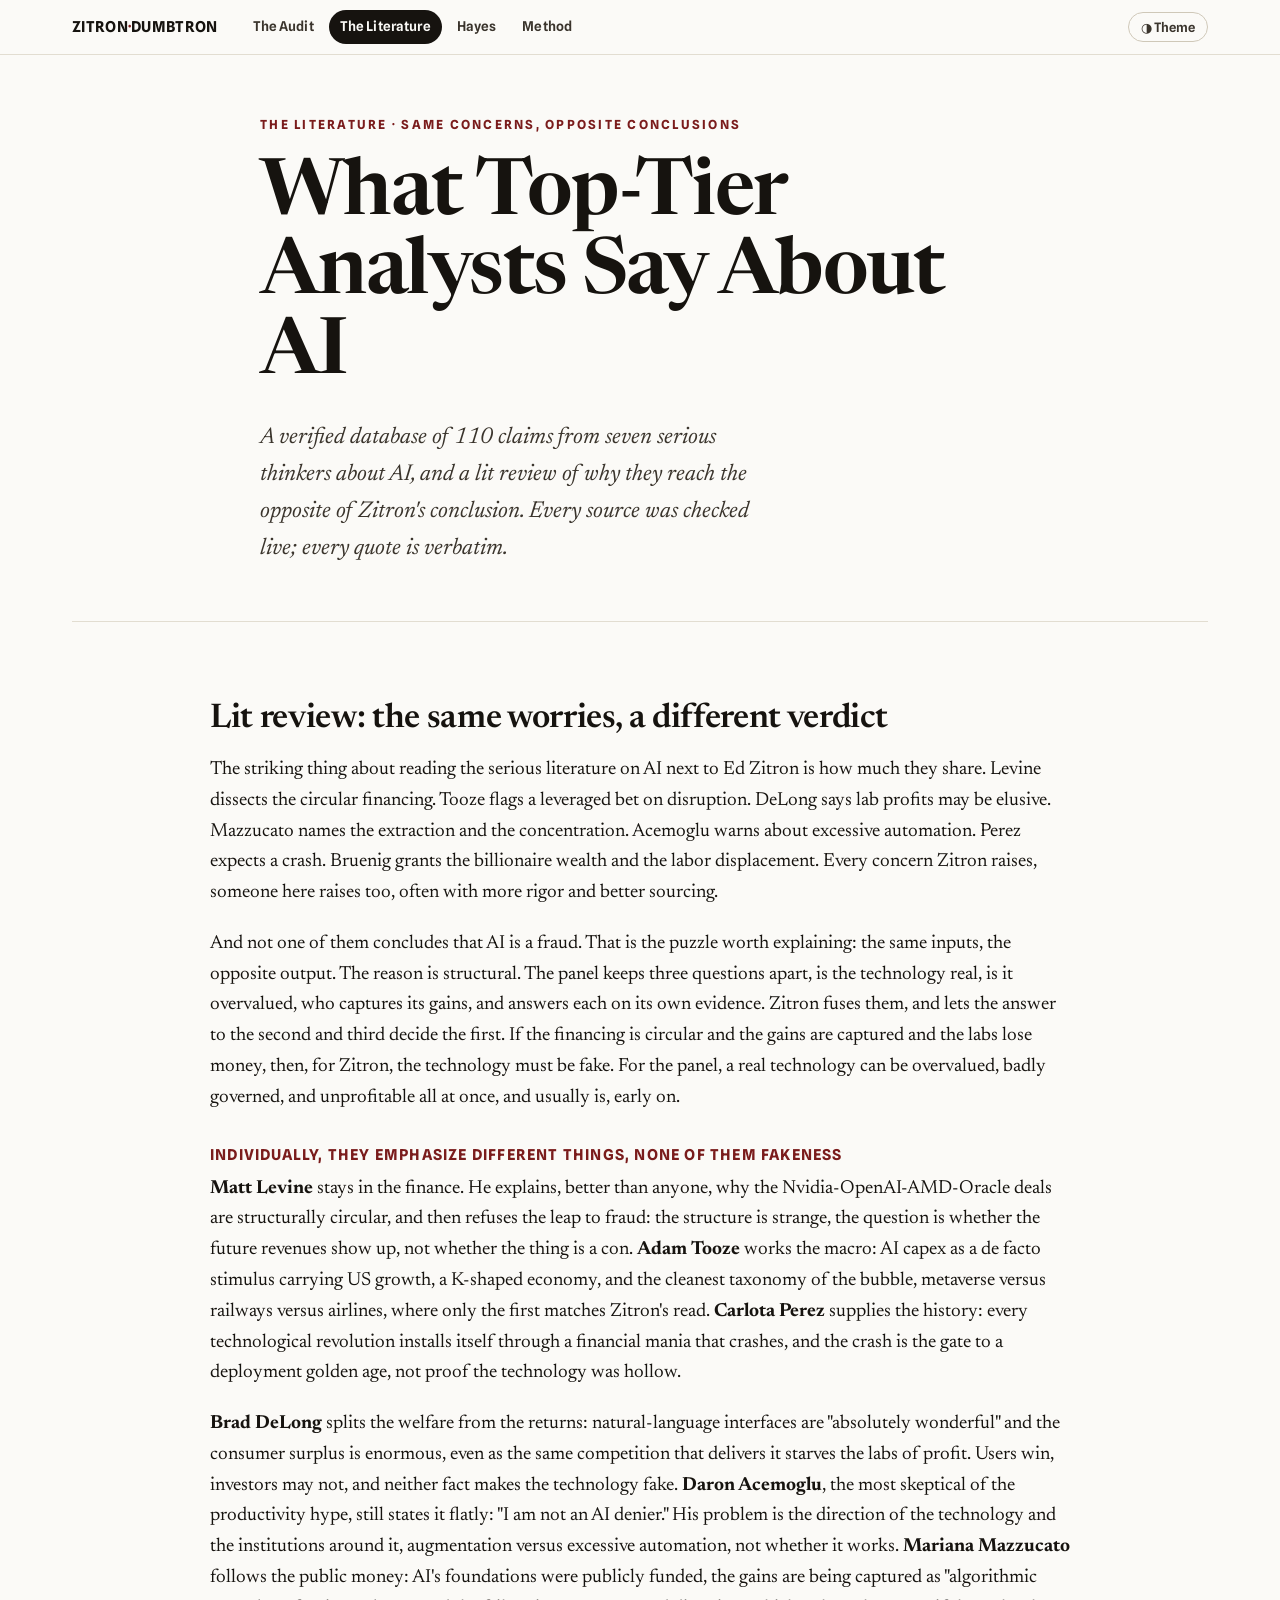
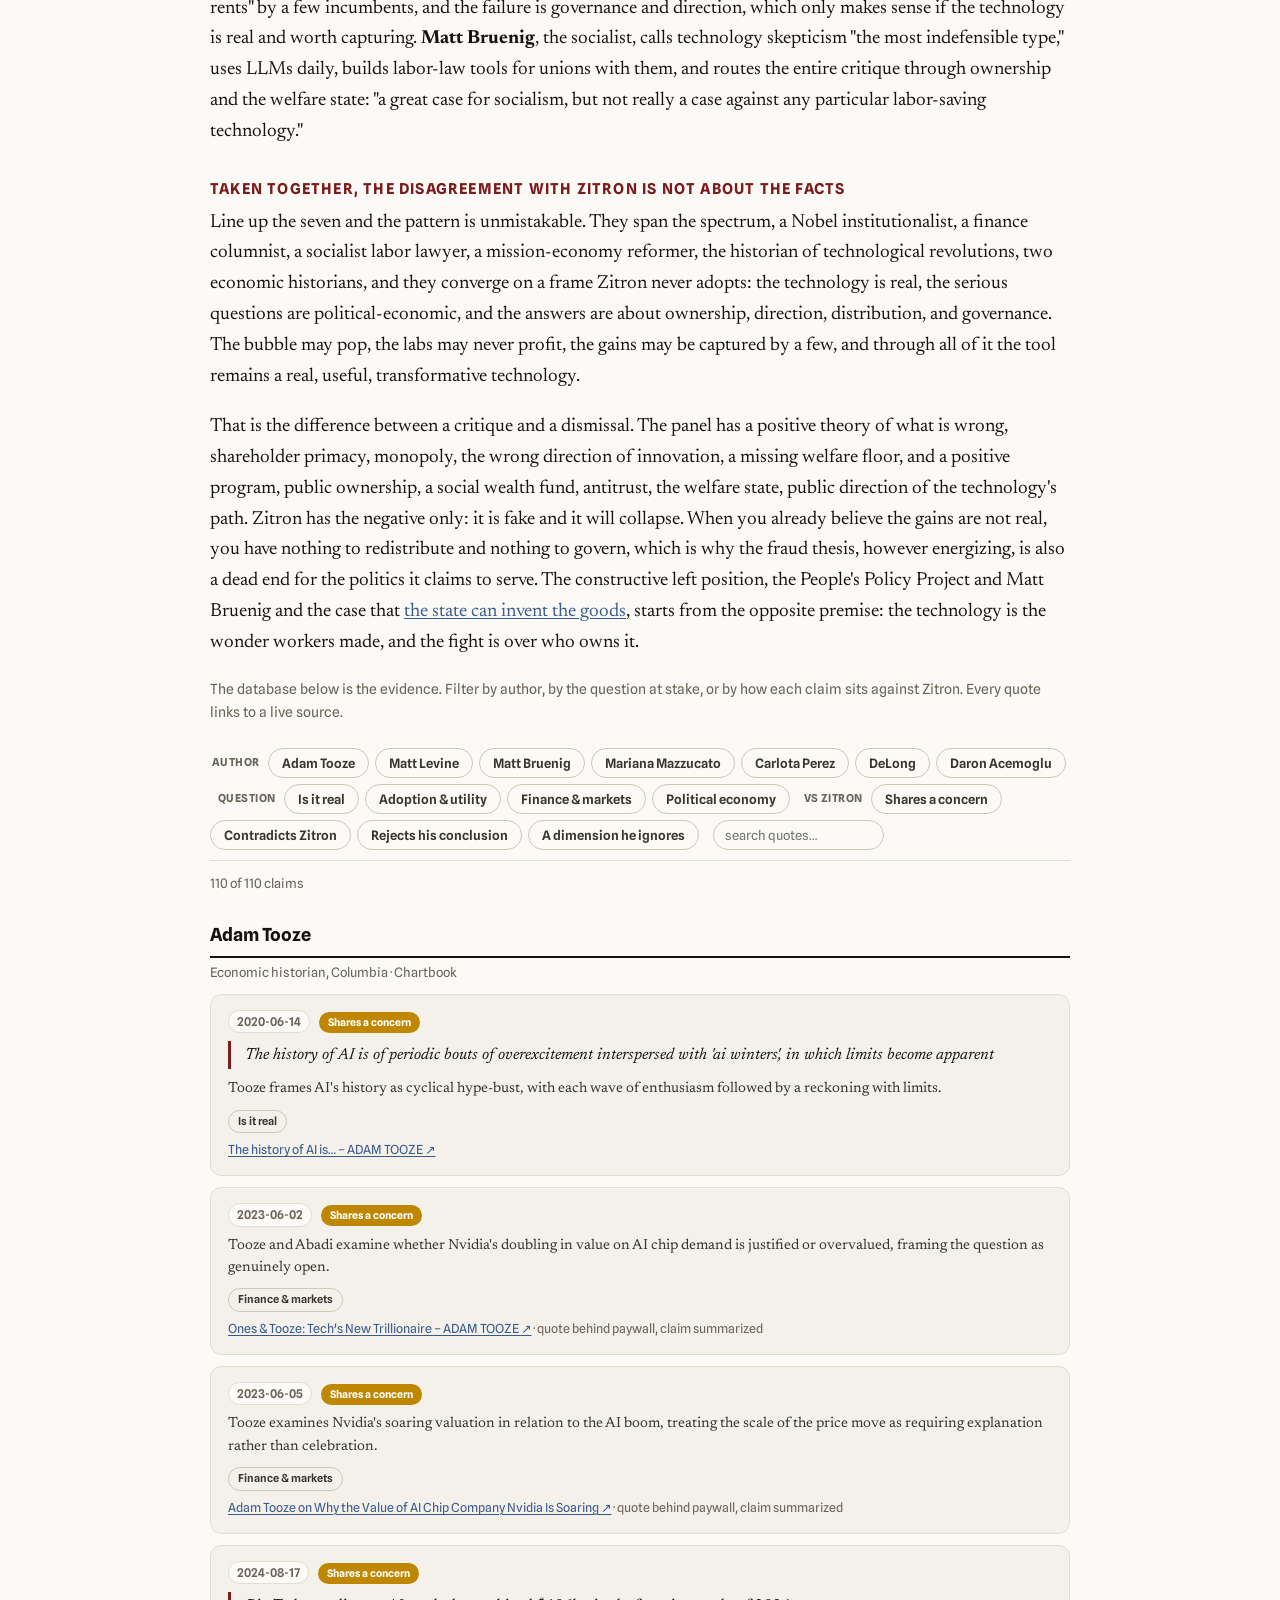
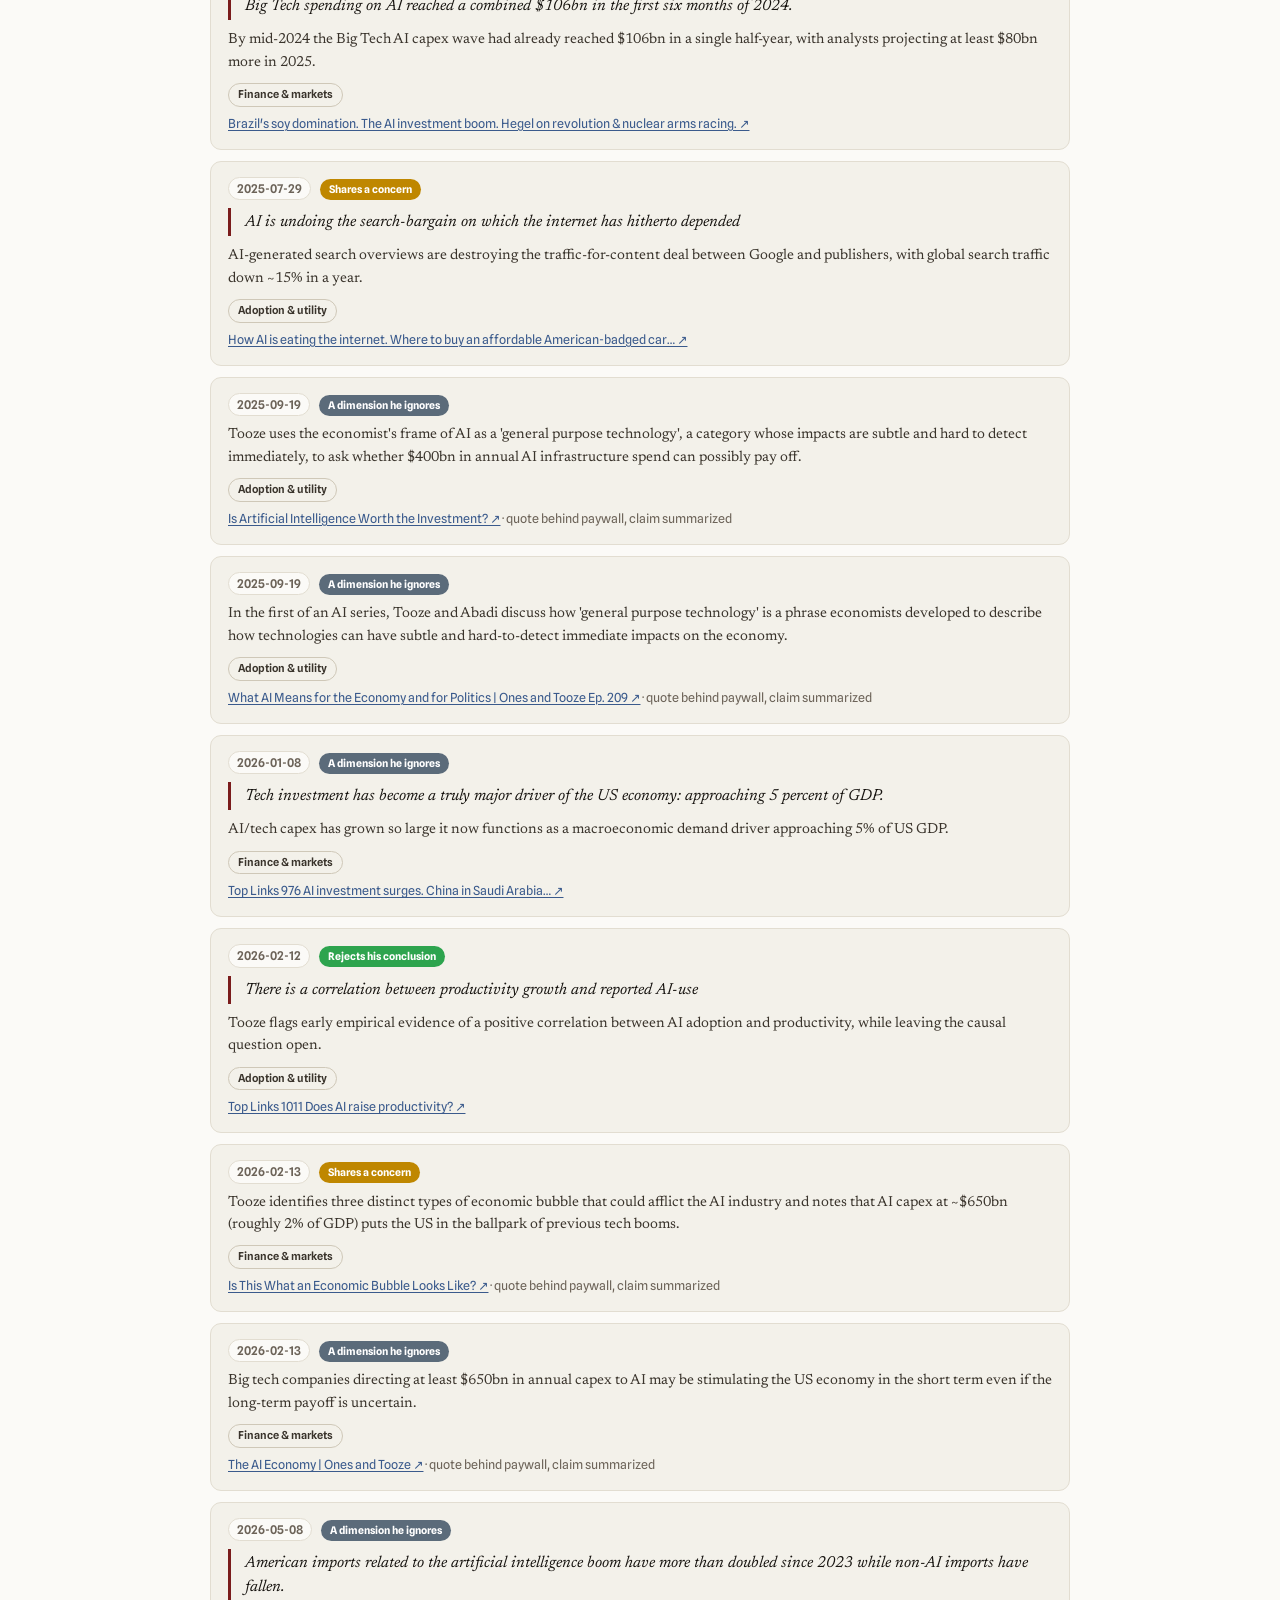
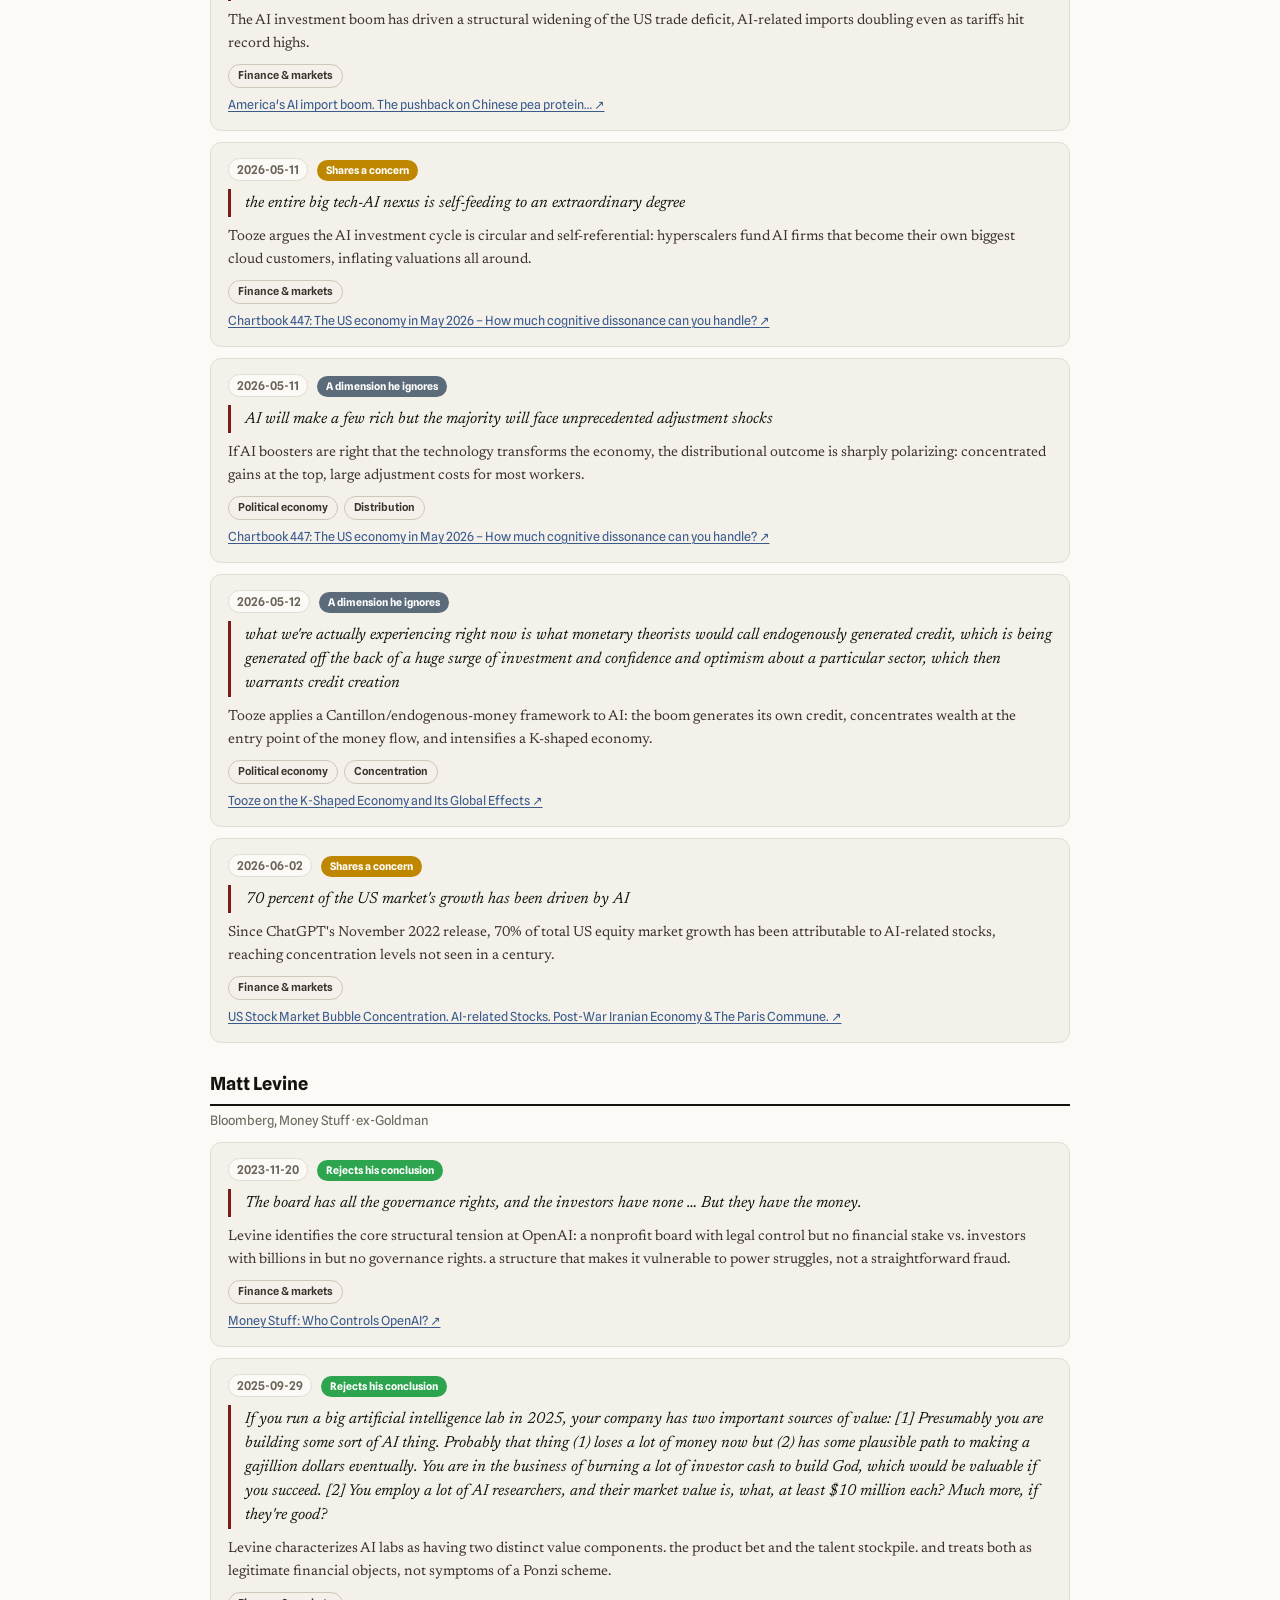
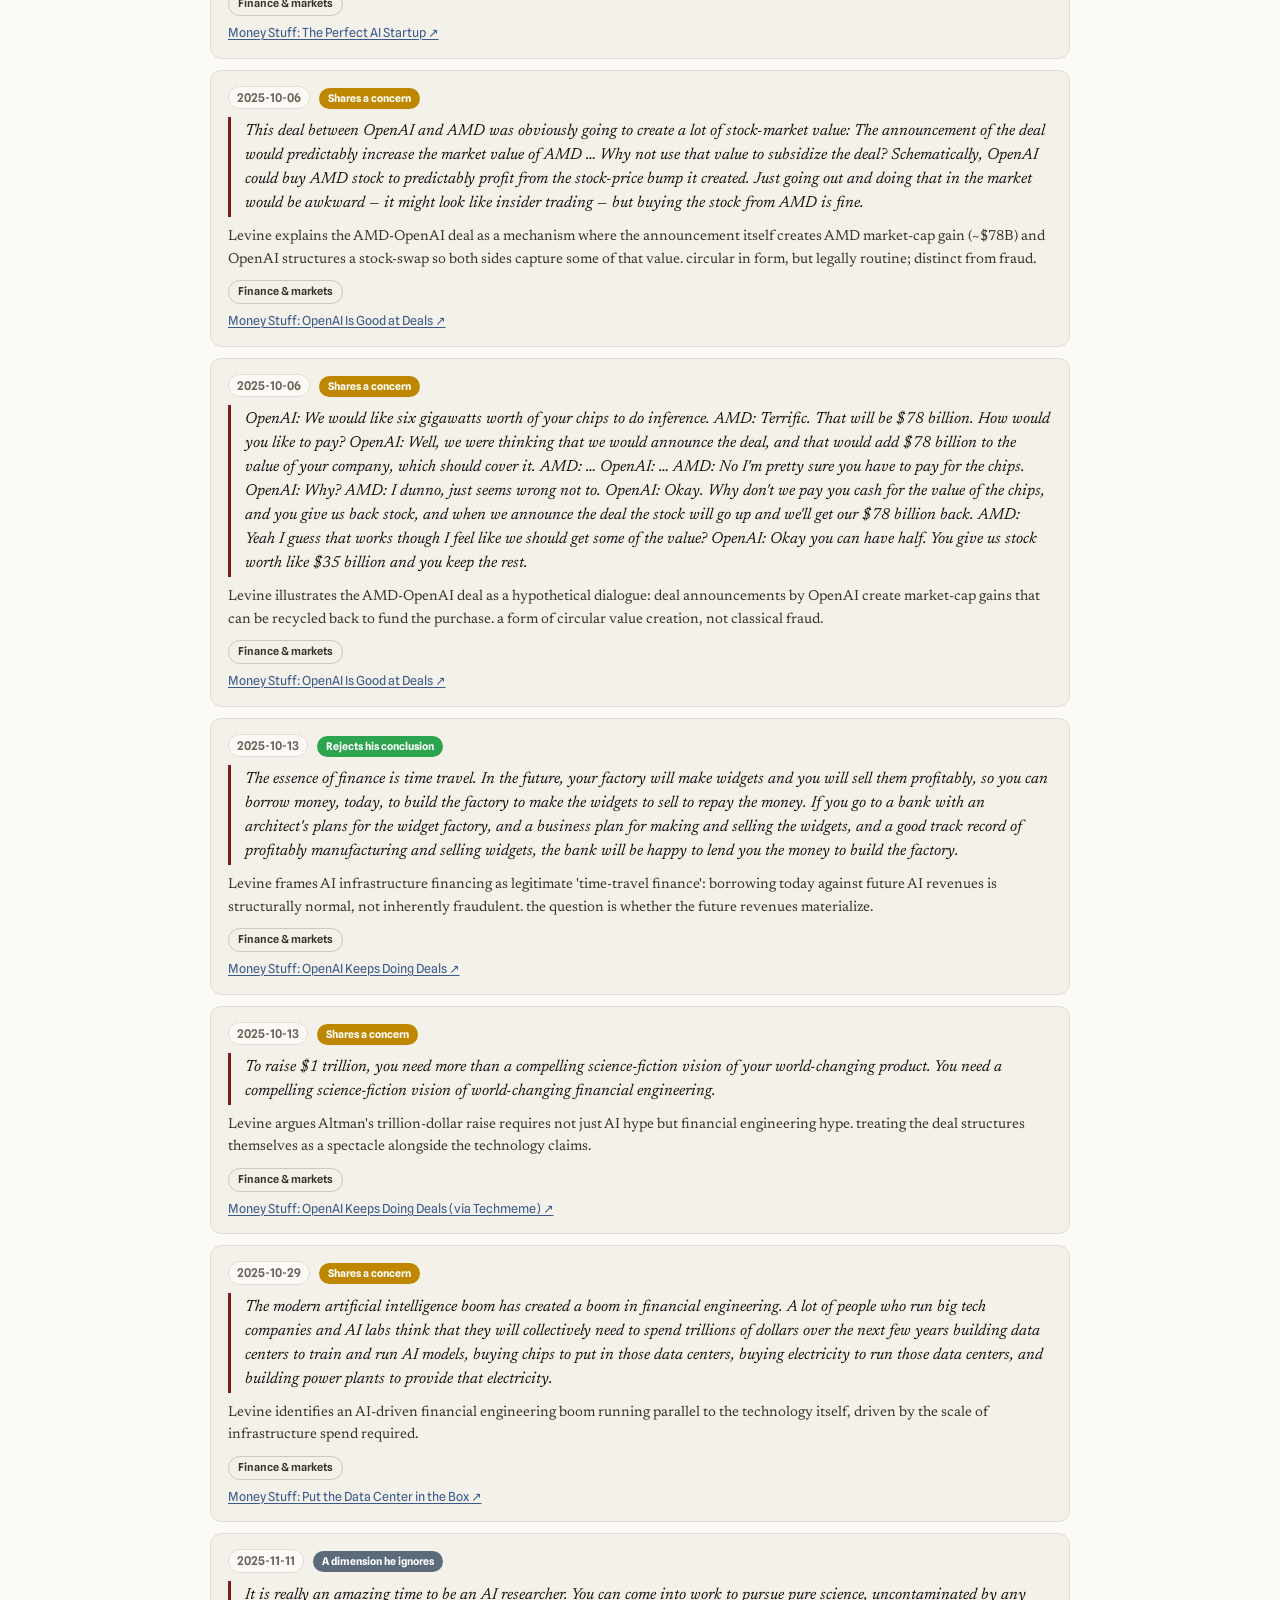
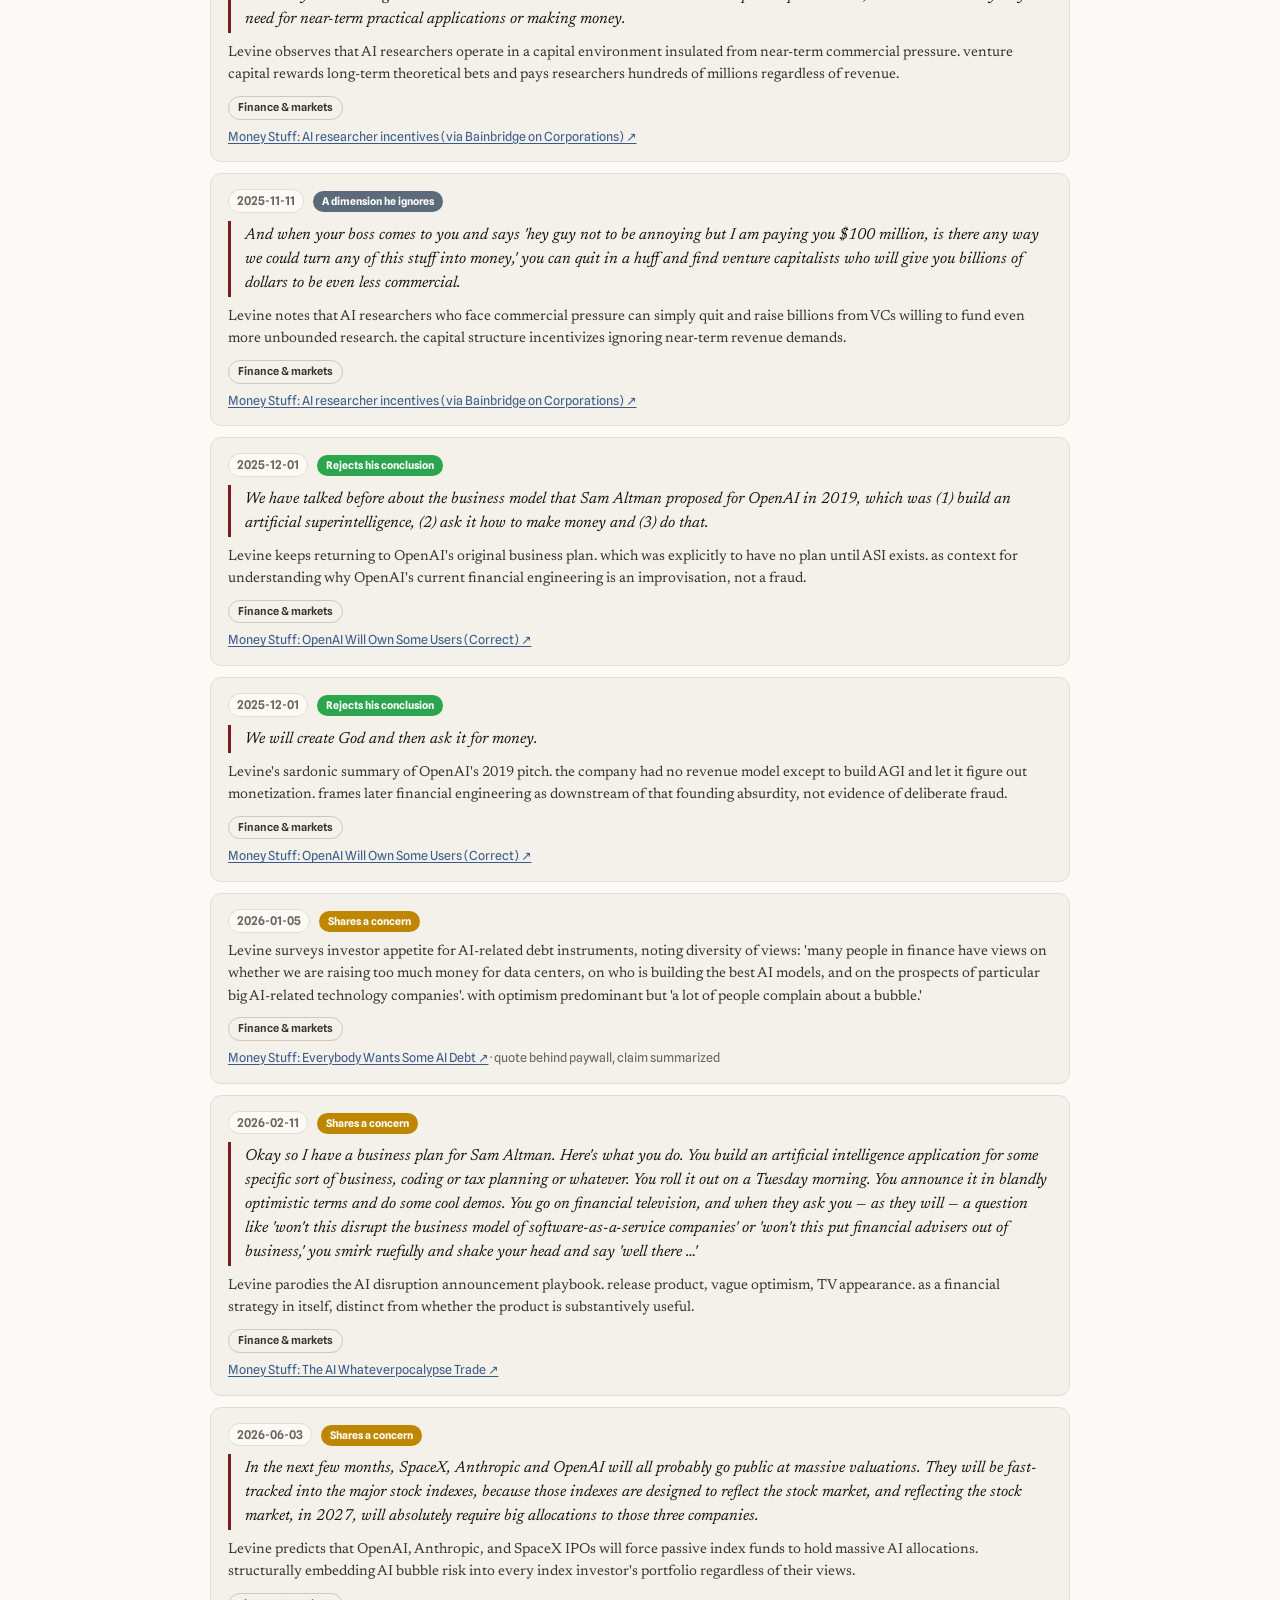
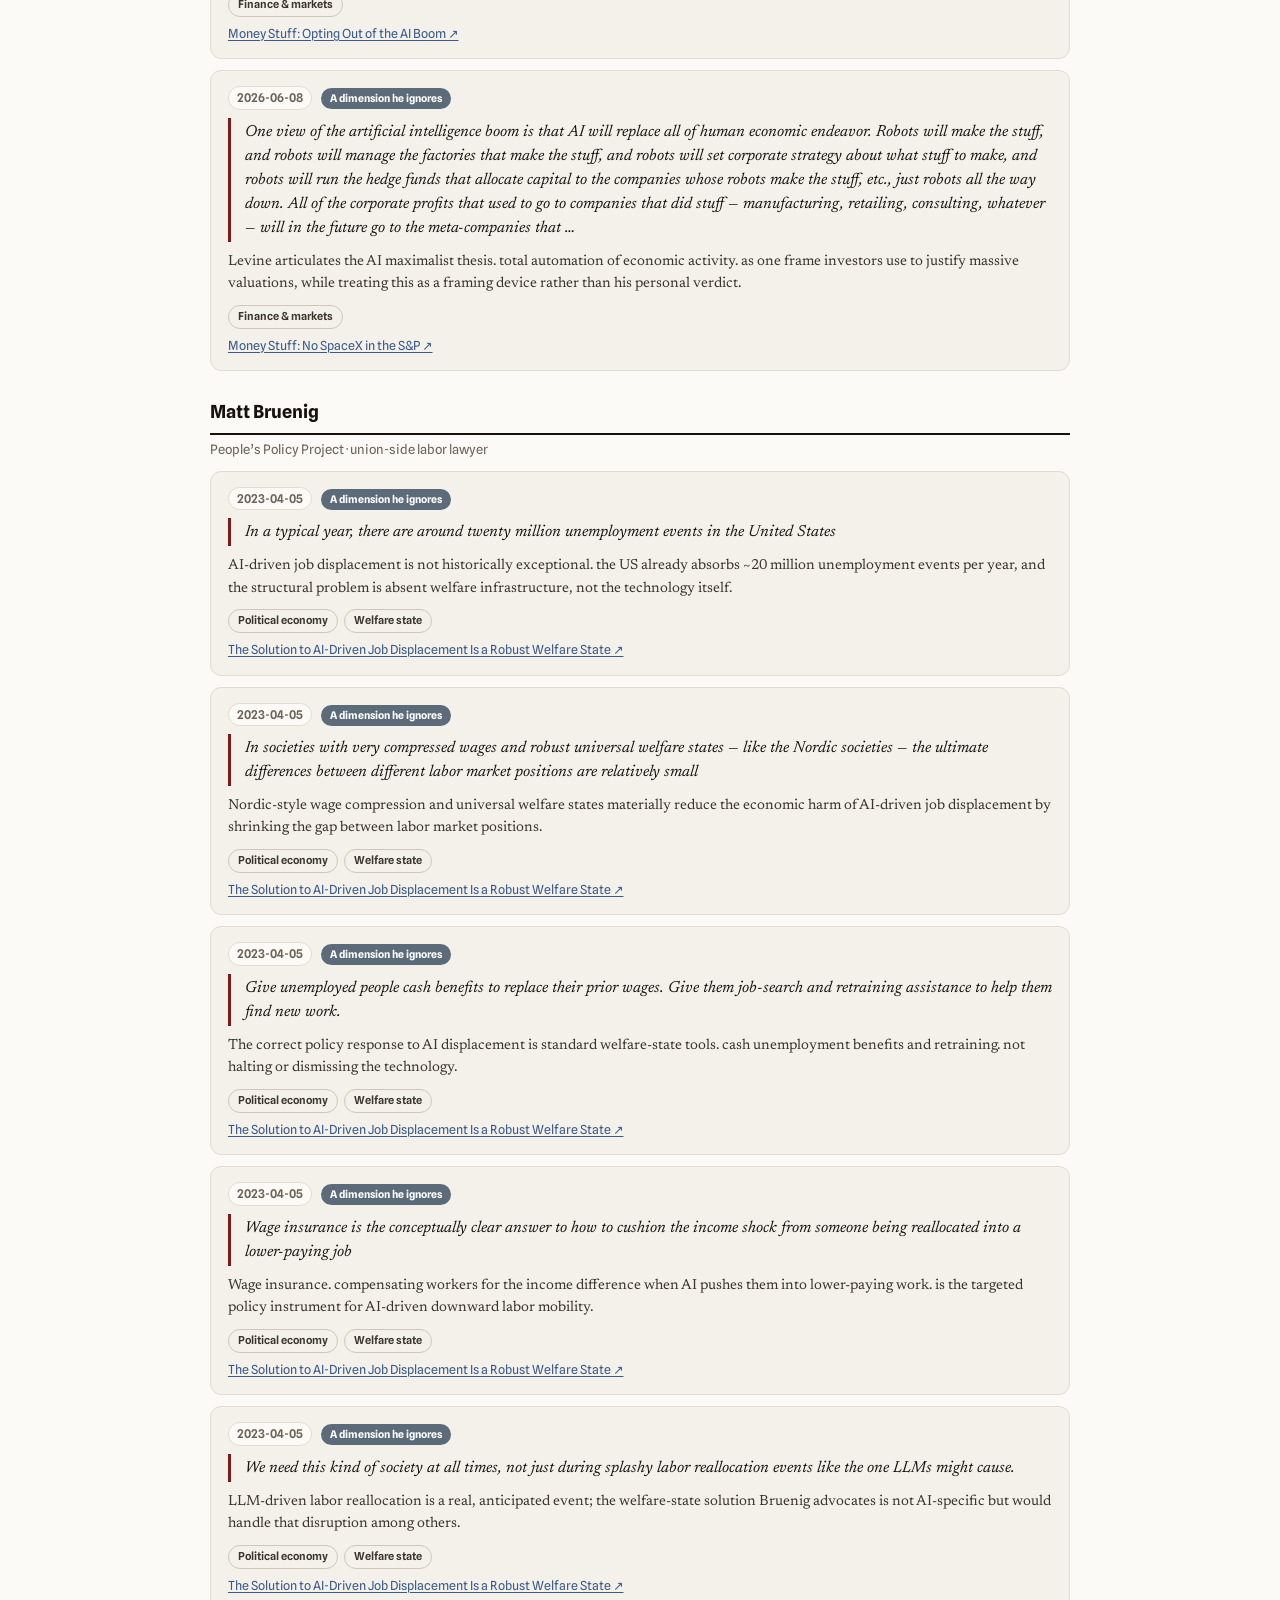
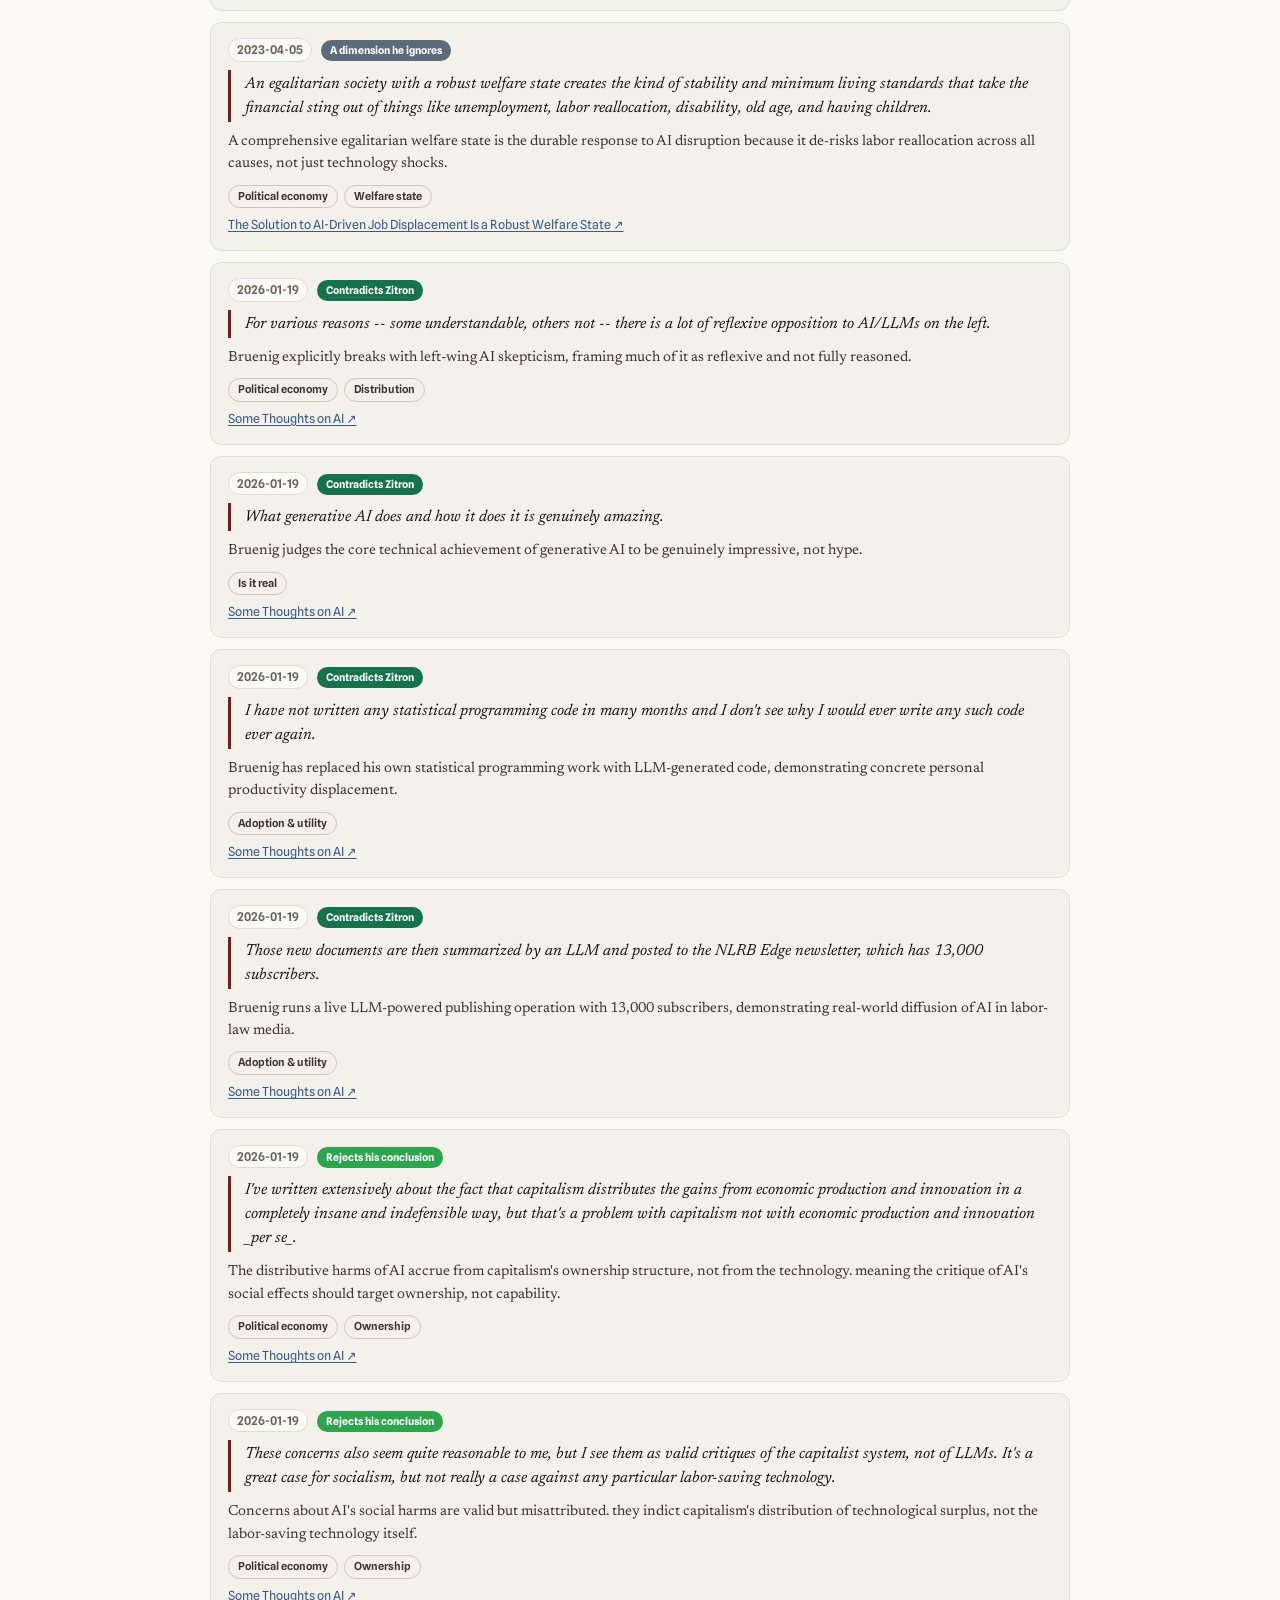
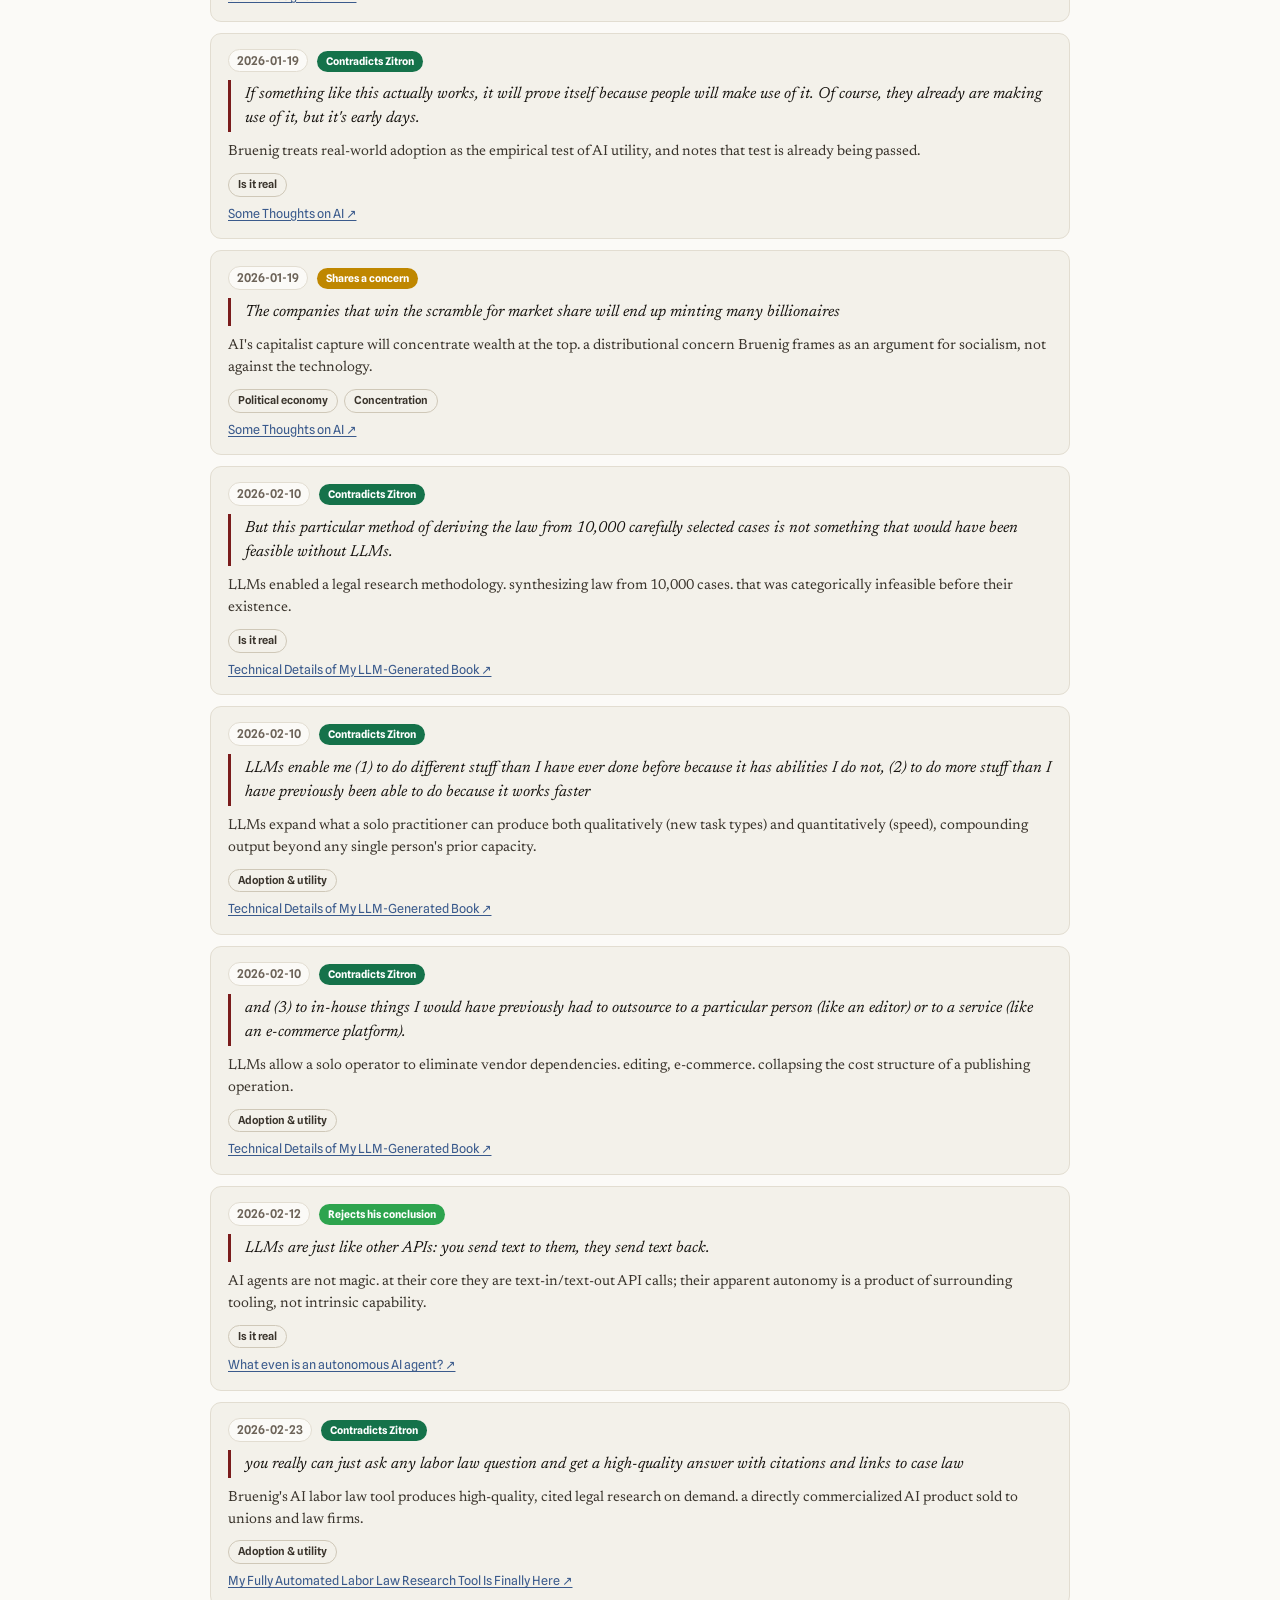
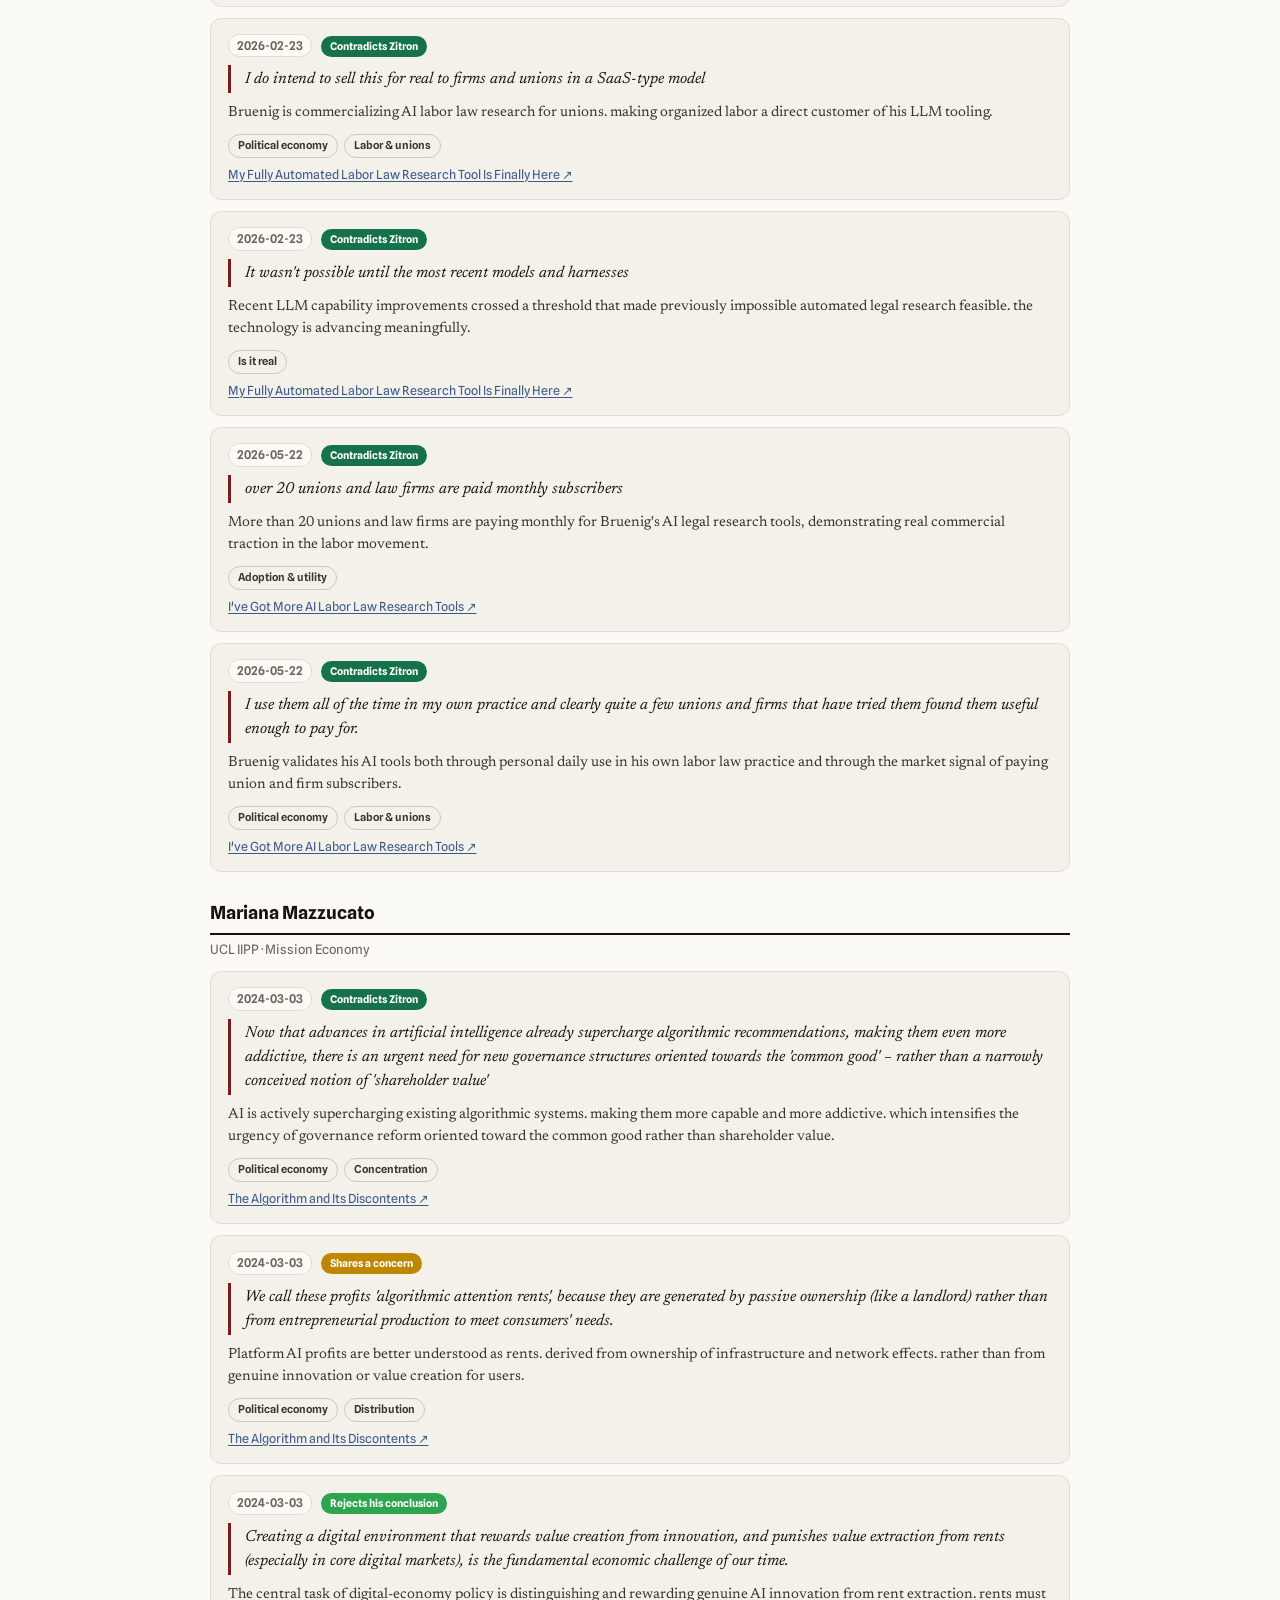
==== analysts.html @ 67b3d7cf "Add The Literature: a verified analyst-claims database and lit review A parallel database to the Zit" ====
<!DOCTYPE html>
<html lang="en" data-theme="light">
<head>
<meta charset="UTF-8">
<meta name="viewport" content="width=device-width, initial-scale=1.0">
<title>The Literature · Zitron Dumbtron</title>
<meta name="description" content="A verified database of what top-tier analysts (Tooze, Levine, Bruenig, Mazzucato, Perez, DeLong, Acemoglu) have written about AI, with a lit-review comparison to Ed Zitron: same concerns, opposite conclusions.">
<link rel="preconnect" href="https://fonts.googleapis.com">
<link rel="preconnect" href="https://fonts.gstatic.com" crossorigin>
<link href="https://fonts.googleapis.com/css2?family=Newsreader:ital,opsz,wght@0,6..72,400;0,6..72,500;0,6..72,600;1,6..72,400;1,6..72,500&family=Spline+Sans:wght@400;500;600;700&display=swap" rel="stylesheet">
<link rel="stylesheet" href="assets/styles.css">
<style>
  .litwrap{max-width:860px}
  .litfilters{display:flex;flex-wrap:wrap;gap:6px;align-items:center;margin:12px 0;position:sticky;top:48px;background:var(--paper);padding:10px 0;z-index:20;border-bottom:1px solid var(--hair)}
  .litfilters .fl{font-family:var(--sans);font-size:11px;font-weight:700;letter-spacing:.04em;text-transform:uppercase;color:var(--muted);margin:0 2px}
  .litauthorhead{font-family:var(--sans);font-weight:700;font-size:18px;margin:26px 0 4px;padding-bottom:6px;border-bottom:2px solid var(--ink)}
  .litauthorwho{font-family:var(--sans);font-size:13px;color:var(--muted);margin:0 0 8px}
  .litcard{border:1px solid var(--hair);border-radius:11px;padding:15px 17px;margin:11px 0;background:var(--paper-2)}
  .littop{display:flex;align-items:baseline;gap:9px;flex-wrap:wrap;margin-bottom:8px}
  .litdate{font-family:var(--sans);font-size:12px;font-weight:600;color:var(--muted);background:var(--paper);border:1px solid var(--hair);padding:1px 8px;border-radius:20px}
  .litstance{font-family:var(--sans);font-size:10.5px;font-weight:700;color:#fff;padding:2px 9px;border-radius:20px}
  .litq{margin:0 0 9px;padding:2px 0 2px 14px;border-left:3px solid var(--accent);font-style:italic;font-size:16px;line-height:1.5;color:var(--ink)}
  .litclaim{margin:0 0 9px;font-size:14.5px;line-height:1.55;color:var(--ink-soft)}
  .litbadges{display:flex;gap:6px;flex-wrap:wrap;margin-bottom:8px}
  .litb{font-family:var(--sans);font-size:11px;font-weight:600;border:1px solid var(--hair-strong);border-radius:20px;padding:2px 9px;color:var(--ink-soft)}
  .litsrc{font-family:var(--sans);font-size:12.5px;color:var(--muted);line-height:1.5}
  .litnomatch{font-family:var(--sans);color:var(--muted);padding:20px 0}
</style>
</head>
<body>
<div class="topbar">
  <div class="topbar-inner">
    <a class="brand" href="index.html">Zitron<b>·</b>Dumbtron</a>
    <nav class="topnav" id="topnav">
      <a href="index.html">The Audit</a>
      <a href="analysts.html" class="active">The Literature</a>
      <a href="hayes.html">Hayes</a>
      <a href="methodology.html">Method</a>
    </nav>
    <span class="spacer"></span>
    <button class="navtoggle" id="navToggle" aria-label="Menu" aria-expanded="false"><svg viewBox="0 0 24 24" fill="none" stroke="currentColor" stroke-width="2" stroke-linecap="round"><line x1="3" y1="6" x2="21" y2="6"/><line x1="3" y1="12" x2="21" y2="12"/><line x1="3" y1="18" x2="21" y2="18"/></svg></button>
    <button class="tbtn" id="themeBtn" title="Toggle theme">◑ Theme</button>
  </div>
</div>

<div class="wrap">
  <header class="hero">
    <div class="col">
      <div class="kicker">The Literature · Same Concerns, Opposite Conclusions</div>
      <h1>What Top-Tier Analysts Say About AI</h1>
      <p class="dek">A verified database of <span id="nclaims">110</span> claims from seven serious thinkers about AI, and a lit review of why they reach the opposite of Zitron's conclusion. Every source was checked live; every quote is verbatim.</p>
    </div>
  </header>

  <section class="prose col litwrap" style="padding-top:24px">
    <h2>Lit review: the same worries, a different verdict</h2>
    <p>The striking thing about reading the serious literature on AI next to Ed Zitron is how much they share. Levine dissects the circular financing. Tooze flags a leveraged bet on disruption. DeLong says lab profits may be elusive. Mazzucato names the extraction and the concentration. Acemoglu warns about excessive automation. Perez expects a crash. Bruenig grants the billionaire wealth and the labor displacement. Every concern Zitron raises, someone here raises too, often with more rigor and better sourcing.</p>
    <p>And not one of them concludes that AI is a fraud. That is the puzzle worth explaining: the same inputs, the opposite output. The reason is structural. The panel keeps three questions apart, is the technology real, is it overvalued, who captures its gains, and answers each on its own evidence. Zitron fuses them, and lets the answer to the second and third decide the first. If the financing is circular and the gains are captured and the labs lose money, then, for Zitron, the technology must be fake. For the panel, a real technology can be overvalued, badly governed, and unprofitable all at once, and usually is, early on.</p>

    <h3>Individually, they emphasize different things, none of them fakeness</h3>
    <p><strong>Matt Levine</strong> stays in the finance. He explains, better than anyone, why the Nvidia-OpenAI-AMD-Oracle deals are structurally circular, and then refuses the leap to fraud: the structure is strange, the question is whether the future revenues show up, not whether the thing is a con. <strong>Adam Tooze</strong> works the macro: AI capex as a de facto stimulus carrying US growth, a K-shaped economy, and the cleanest taxonomy of the bubble, metaverse versus railways versus airlines, where only the first matches Zitron's read. <strong>Carlota Perez</strong> supplies the history: every technological revolution installs itself through a financial mania that crashes, and the crash is the gate to a deployment golden age, not proof the technology was hollow.</p>
    <p><strong>Brad DeLong</strong> splits the welfare from the returns: natural-language interfaces are "absolutely wonderful" and the consumer surplus is enormous, even as the same competition that delivers it starves the labs of profit. Users win, investors may not, and neither fact makes the technology fake. <strong>Daron Acemoglu</strong>, the most skeptical of the productivity hype, still states it flatly: "I am not an AI denier." His problem is the direction of the technology and the institutions around it, augmentation versus excessive automation, not whether it works. <strong>Mariana Mazzucato</strong> follows the public money: AI's foundations were publicly funded, the gains are being captured as "algorithmic rents" by a few incumbents, and the failure is governance and direction, which only makes sense if the technology is real and worth capturing. <strong>Matt Bruenig</strong>, the socialist, calls technology skepticism "the most indefensible type," uses LLMs daily, builds labor-law tools for unions with them, and routes the entire critique through ownership and the welfare state: "a great case for socialism, but not really a case against any particular labor-saving technology."</p>

    <h3>Taken together, the disagreement with Zitron is not about the facts</h3>
    <p>Line up the seven and the pattern is unmistakable. They span the spectrum, a Nobel institutionalist, a finance columnist, a socialist labor lawyer, a mission-economy reformer, the historian of technological revolutions, two economic historians, and they converge on a frame Zitron never adopts: the technology is real, the serious questions are political-economic, and the answers are about ownership, direction, distribution, and governance. The bubble may pop, the labs may never profit, the gains may be captured by a few, and through all of it the tool remains a real, useful, transformative technology.</p>
    <p>That is the difference between a critique and a dismissal. The panel has a positive theory of what is wrong, shareholder primacy, monopoly, the wrong direction of innovation, a missing welfare floor, and a positive program, public ownership, a social wealth fund, antitrust, the welfare state, public direction of the technology's path. Zitron has the negative only: it is fake and it will collapse. When you already believe the gains are not real, you have nothing to redistribute and nothing to govern, which is why the fraud thesis, however energizing, is also a dead end for the politics it claims to serve. The constructive left position, the People's Policy Project and Matt Bruenig and the case that <a href="https://www.peoplespolicyproject.org/projects/nordic-state-innovation/" target="_blank" rel="noopener">the state can invent the goods</a>, starts from the opposite premise: the technology is the wonder workers made, and the fight is over who owns it.</p>
    <p class="sans" style="font-size:14px;color:var(--muted)">The database below is the evidence. Filter by author, by the question at stake, or by how each claim sits against Zitron. Every quote links to a live source.</p>
  </section>

  <section class="col litwrap">
    <div class="litfilters" id="litFilters"></div>
    <div id="litList"></div>
  </section>
</div>

<footer><div class="wrap"><div class="col"><p><span class="tag">Zitron Dumbtron</span> The Literature. Author: <strong>Claude Opus 4.8</strong>. Quotations used for analysis and criticism; every source verified live.</p></div></div></footer>

<script src="assets/analysts.js"></script>
<script>
(function(){const tb=document.getElementById('themeBtn'),root=document.documentElement;function setT(t){root.setAttribute('data-theme',t);try{localStorage.setItem('zd-theme',t);}catch(e){}}try{const s=localStorage.getItem('zd-theme');if(s)setT(s);}catch(e){}tb.onclick=()=>setT(root.getAttribute('data-theme')==='light'?'dark':'light');const nt=document.getElementById('navToggle'),nv=document.getElementById('topnav');if(nt&&nv){nt.onclick=()=>{const o=nv.classList.toggle('open');nt.setAttribute('aria-expanded',o?'true':'false');};nv.querySelectorAll('a').forEach(a=>a.addEventListener('click',()=>nv.classList.remove('open')));}})();
(function(){
  const D=window.ANALYSTS||[];
  document.getElementById('nclaims').textContent=D.length;
  const AUTH=['Adam Tooze','Matt Levine','Matt Bruenig','Mariana Mazzucato','Carlota Perez','J. Bradford DeLong','Daron Acemoglu'];
  const WHO={'Adam Tooze':'Economic historian, Columbia · Chartbook','Matt Levine':'Bloomberg, Money Stuff · ex-Goldman','Matt Bruenig':'People’s Policy Project · union-side labor lawyer','Mariana Mazzucato':'UCL IIPP · Mission Economy','Carlota Perez':'Economist of technological revolutions','J. Bradford DeLong':'Economic historian, UC Berkeley','Daron Acemoglu':'MIT · Nobel 2024 · Power and Progress'};
  const SCOPE={'capability':'Is it real','diffusion-utility':'Adoption & utility','finance-markets':'Finance & markets','political-economy':'Political economy'};
  const PESUB={'ownership':'Ownership','welfare-state':'Welfare state','labor-unions':'Labor & unions','productivity-growth':'Productivity & growth','market-concentration':'Concentration','public-investment-direction':'Public investment & direction','distribution':'Distribution'};
  const STANCE={'shares-concern':['Shares a concern','#bf8700'],'contradicts':['Contradicts Zitron','#15724a'],'rejects-conclusion':['Rejects his conclusion','#2da44e'],'orthogonal':['A dimension he ignores','#5b6b7a']};
  const esc=s=>(s||'').replace(/&/g,'&amp;').replace(/</g,'&lt;').replace(/>/g,'&gt;');
  const st={auth:new Set(),scope:new Set(),stance:new Set(),q:''};
  // filters UI
  let fh='<span class="fl">Author</span>';
  AUTH.forEach(a=>fh+='<button class="chip" data-auth="'+a+'">'+a.replace('J. Bradford ','')+'</button>');
  fh+='<span class="fl" style="margin-left:8px">Question</span>';
  Object.keys(SCOPE).forEach(s=>fh+='<button class="chip" data-scope="'+s+'">'+SCOPE[s]+'</button>');
  fh+='<span class="fl" style="margin-left:8px">vs Zitron</span>';
  Object.keys(STANCE).forEach(s=>fh+='<button class="chip" data-stance="'+s+'">'+STANCE[s][0]+'</button>');
  fh+='<input id="litSearch" placeholder="search quotes…" style="margin-left:8px;font-family:var(--sans);font-size:13px;padding:6px 11px;border:1px solid var(--hair-strong);border-radius:999px;background:transparent;color:var(--ink);min-width:160px">';
  document.getElementById('litFilters').innerHTML=fh;
  const tog=(b,set,key)=>{b.classList.toggle('on');const k=b.dataset[key];set.has(k)?set.delete(k):set.add(k);render();};
  document.querySelectorAll('[data-auth]').forEach(b=>b.onclick=()=>tog(b,st.auth,'auth'));
  document.querySelectorAll('[data-scope]').forEach(b=>b.onclick=()=>tog(b,st.scope,'scope'));
  document.querySelectorAll('[data-stance]').forEach(b=>b.onclick=()=>tog(b,st.stance,'stance'));
  document.getElementById('litSearch').oninput=e=>{st.q=e.target.value.toLowerCase();render();};
  function card(c){
    const sc=STANCE[c.stance]||['',''];
    let b='<span class="litb">'+(SCOPE[c.scope]||c.scope)+'</span>';
    if(c.pe_sub)b+='<span class="litb">'+(PESUB[c.pe_sub]||c.pe_sub)+'</span>';
    return '<article class="litcard">'+
      '<div class="littop"><span class="litdate">'+(c.date||'')+'</span><span class="litstance" style="background:'+sc[1]+'">'+sc[0]+'</span></div>'+
      (c.quote?'<blockquote class="litq">'+esc(c.quote)+'</blockquote>':'')+
      '<p class="litclaim">'+esc(c.claim)+'</p>'+
      '<div class="litbadges">'+b+'</div>'+
      '<div class="litsrc"><a href="'+c.url+'" target="_blank" rel="noopener">'+esc(c.src_title||'source')+' ↗</a>'+(c.quote?'':' · quote behind paywall, claim summarized')+'</div>'+
    '</article>';
  }
  function render(){
    const rows=D.filter(c=>{
      if(st.auth.size&&!st.auth.has(c.author))return false;
      if(st.scope.size&&!st.scope.has(c.scope))return false;
      if(st.stance.size&&!st.stance.has(c.stance))return false;
      if(st.q){const h=((c.quote||'')+' '+(c.claim||'')+' '+(c.note||'')+' '+(c.src_title||'')).toLowerCase();if(!h.includes(st.q))return false;}
      return true;});
    const L=document.getElementById('litList');
    if(!rows.length){L.innerHTML='<div class="litnomatch">No claims match these filters.</div>';return;}
    let html='<div class="sans" style="color:var(--muted);font-size:13px;margin:4px 0 8px">'+rows.length+' of '+D.length+' claims</div>';
    AUTH.forEach(a=>{
      const ar=rows.filter(c=>c.author===a);
      if(!ar.length)return;
      html+='<div class="litauthorhead">'+a+'</div><div class="litauthorwho">'+WHO[a]+'</div>';
      ar.forEach(c=>html+=card(c));
    });
    L.innerHTML=html;
  }
  render();
})();
</script>
</body>
</html>
---- assets/styles.css ----
/* ===========================================================
   Zitron Dumbtron — shared stylesheet (NYT-inspired)
   =========================================================== */
:root{
  --paper:#fbfaf7;
  --paper-2:#f3f1ea;
  --ink:#16130f;
  --ink-soft:#3a342c;
  --muted:#6c6358;
  --hair:#e2ddd1;
  --hair-strong:#cfc8b8;
  --accent:#7a1c1c;        /* oxblood */
  --accent-2:#1f4d3f;      /* deep green */
  --link:#3a5a8c;
  /* verdict colors */
  --v-true:#15724a;
  --v-true-bg:#e7f3ec;
  --v-over:#9a6b00;
  --v-over-bg:#fbf2dc;
  --v-mis:#b1480f;
  --v-mis-bg:#fbeadd;
  --v-false:#a51d1d;
  --v-false-bg:#f9e4e1;
  --v-mixed:#2a4a86;
  --v-mixed-bg:#e6edf8;
  --v-unv:#5d564b;
  --v-unv-bg:#ece8df;
  --v-mtrue:#3c8a52;
  --v-mtrue-bg:#eef5ec;
  --v-early:#5b6b7a;
  --v-early-bg:#e9edf1;
  --shadow:0 1px 2px rgba(20,16,10,.06),0 8px 30px rgba(20,16,10,.06);
  --serif:'Newsreader',Georgia,'Times New Roman',serif;
  --sans:'Spline Sans',system-ui,-apple-system,'Segoe UI',Roboto,Helvetica,Arial,sans-serif;
}
[data-theme="dark"]{
  --paper:#15130f;
  --paper-2:#1d1a15;
  --ink:#f3efe6;
  --ink-soft:#d8d2c5;
  --muted:#a39a8a;
  --hair:#2e2a22;
  --hair-strong:#3b362c;
  --accent:#e98b7a;
  --accent-2:#7fc4a8;
  --link:#9bb6dd;
  --v-true-bg:#16271f;--v-over-bg:#2a2410;--v-mis-bg:#2c1a10;
  --v-false-bg:#2c1413;--v-mixed-bg:#161f30;--v-unv-bg:#221f18;
  --v-true:#74cfa0;--v-over:#e0b34c;--v-mis:#ef9a6a;--v-false:#ef8d84;--v-mixed:#9db8ec;--v-unv:#bcb3a2;
  --v-mtrue-bg:#16271f;--v-mtrue:#86c79a;--v-early-bg:#1a2129;--v-early:#a9bccb;
  --shadow:0 1px 2px rgba(0,0,0,.4),0 10px 34px rgba(0,0,0,.45);
}
*{box-sizing:border-box}
html{scroll-behavior:smooth}
body{
  margin:0;background:var(--paper);color:var(--ink);
  font-family:var(--serif);font-size:19px;line-height:1.62;
  -webkit-font-smoothing:antialiased;text-rendering:optimizeLegibility;
}
a{color:var(--link);text-underline-offset:2px;text-decoration-thickness:.06em}
a:hover{color:var(--accent)}
.sans{font-family:var(--sans)}

/* ---------- Top bar ---------- */
.topbar{
  position:sticky;top:0;z-index:50;background:color-mix(in srgb,var(--paper) 88%,transparent);
  backdrop-filter:saturate(150%) blur(10px);border-bottom:1px solid var(--hair);
}
.topbar-inner{max-width:1180px;margin:0 auto;display:flex;align-items:center;gap:18px;padding:10px 22px}
.brand{font-family:var(--sans);font-weight:700;letter-spacing:.02em;font-size:15px;text-transform:uppercase;color:var(--ink);text-decoration:none;white-space:nowrap}
.brand b{color:var(--accent)}
.topnav{display:flex;gap:4px;margin-left:6px;flex-wrap:wrap}
.topnav a{font-family:var(--sans);font-size:13.5px;font-weight:600;color:var(--ink-soft);text-decoration:none;padding:6px 11px;border-radius:999px;letter-spacing:.01em}
.topnav a:hover{background:var(--paper-2);color:var(--ink)}
.topnav a.active{background:var(--ink);color:var(--paper)}
.spacer{flex:1}
.tbtn{font-family:var(--sans);font-size:13px;font-weight:600;border:1px solid var(--hair-strong);background:transparent;color:var(--ink-soft);border-radius:999px;padding:6px 12px;cursor:pointer}
.tbtn:hover{border-color:var(--ink);color:var(--ink)}

/* ---------- Floating table of contents ---------- */
.toc{position:fixed;right:20px;top:50%;transform:translateY(-50%);z-index:60;display:none;flex-direction:column;gap:1px;max-width:168px}
@media(min-width:1340px){.toc{display:flex}}
.toc a{font-family:var(--sans);font-size:12px;color:var(--muted);text-decoration:none;padding:5px 12px;border-right:2px solid var(--hair);line-height:1.25;transition:color .15s,border-color .15s}
.toc a:hover{color:var(--ink)}
.toc a.active{color:var(--accent);border-right-color:var(--accent);font-weight:700}

/* ---------- Shell ---------- */
.wrap{max-width:1180px;margin:0 auto;padding:0 22px}
.col{max-width:760px;margin:0 auto}

/* ---------- Masthead / hero ---------- */
.hero{padding:60px 0 30px;border-bottom:1px solid var(--hair)}
.kicker{font-family:var(--sans);text-transform:uppercase;letter-spacing:.18em;font-size:12.5px;font-weight:700;color:var(--accent)}
.hero h1{font-family:var(--serif);font-weight:600;font-size:clamp(40px,7vw,78px);line-height:1.02;letter-spacing:-.02em;margin:.28em 0 .12em}
.hero .dek{font-size:clamp(19px,2.4vw,23px);color:var(--ink-soft);max-width:40ch;font-style:italic}
.byline{font-family:var(--sans);font-size:13.5px;color:var(--muted);margin-top:22px;display:flex;gap:14px;flex-wrap:wrap;align-items:center}
.byline .rule{width:26px;height:1px;background:var(--hair-strong)}

/* ---------- Generic prose ---------- */
.prose p{margin:0 0 1.05em}
.prose h2{font-family:var(--serif);font-weight:600;font-size:clamp(26px,3.6vw,34px);letter-spacing:-.01em;margin:1.6em 0 .5em;line-height:1.12}
.prose h3{font-family:var(--sans);font-weight:700;font-size:15px;text-transform:uppercase;letter-spacing:.08em;color:var(--accent);margin:2em 0 .4em}
.lead::first-letter{font-family:var(--serif);float:left;font-size:4.3em;line-height:.82;padding:.04em .1em 0 0;color:var(--accent);font-weight:600}
.pull{font-family:var(--serif);font-style:italic;font-size:clamp(22px,3vw,28px);line-height:1.3;border-left:3px solid var(--accent);padding:.1em 0 .1em 22px;margin:1.3em 0;color:var(--ink)}
hr.fancy{border:0;height:1px;background:var(--hair);margin:42px 0}

/* ---------- Grade badge ---------- */
.gradecard{display:flex;gap:26px;align-items:center;flex-wrap:wrap;background:var(--paper-2);border:1px solid var(--hair);border-radius:16px;padding:24px 26px;margin:30px 0;box-shadow:var(--shadow)}
.bigletter{font-family:var(--serif);font-weight:600;font-size:84px;line-height:.9;color:var(--accent);min-width:1.4ch;text-align:center}
.gradecard .gtxt{flex:1;min-width:240px}
.gradecard .gtxt h3{margin:0 0 .25em}
.gradecard .gtxt p{margin:0;color:var(--ink-soft);font-size:17px}

/* ---------- Tier list ---------- */
.tierlist{margin:24px 0;border:1px solid var(--hair);border-radius:14px;overflow:hidden;box-shadow:var(--shadow)}
.tierrow{display:flex;align-items:stretch;border-bottom:1px solid var(--hair);background:var(--paper);opacity:.5;transition:opacity .2s}
.tierrow:last-child{border-bottom:0}
.tierrow.active{opacity:1;background:var(--paper-2)}
.tierbadge{width:74px;flex:none;display:flex;align-items:center;justify-content:center;font-family:var(--serif);font-weight:600;font-size:32px;color:#fff;letter-spacing:.02em}
.tierbody{padding:13px 18px;display:flex;align-items:center;justify-content:space-between;gap:12px;flex:1;min-width:0}
.tierbody .lab{font-family:var(--sans);font-weight:600;font-size:15.5px;color:var(--ink-soft)}
.tierrow.active .lab{color:var(--ink)}
.tiermark{font-family:var(--sans);font-size:11.5px;font-weight:700;letter-spacing:.07em;text-transform:uppercase;color:#fff;background:var(--accent);padding:5px 13px;border-radius:999px;white-space:nowrap;box-shadow:0 2px 8px rgba(122,28,28,.3)}
.t-s{background:#1f7a4d}.t-a{background:#4f9e3a}.t-b{background:#b8902a}.t-c{background:#c2691c}.t-d{background:#b23a1f}.t-f{background:#8f1d1d}

/* ---------- Dashboard ---------- */
.dash{display:grid;grid-template-columns:repeat(auto-fit,minmax(150px,1fr));gap:14px;margin:26px 0}
.stat{background:var(--paper-2);border:1px solid var(--hair);border-radius:12px;padding:16px 18px}
.stat .n{font-family:var(--serif);font-weight:600;font-size:38px;line-height:1}
.stat .l{font-family:var(--sans);font-size:12.5px;color:var(--muted);text-transform:uppercase;letter-spacing:.06em;margin-top:6px}
.distro{margin:18px 0 6px}
.bar{display:flex;align-items:center;gap:12px;margin:7px 0;font-family:var(--sans);font-size:13.5px}
.bar .lab{width:128px;color:var(--ink-soft);flex:none}
.bar .track{flex:1;background:var(--hair);height:16px;border-radius:8px;overflow:hidden}
.bar .fill{height:100%;border-radius:8px}
.bar .v{width:34px;text-align:right;color:var(--muted);flex:none}

/* ---------- Filter bar ---------- */
.filterbar{position:sticky;top:53px;z-index:40;background:color-mix(in srgb,var(--paper) 92%,transparent);backdrop-filter:blur(8px);border-top:1px solid var(--hair);border-bottom:1px solid var(--hair);padding:12px 0;margin:10px 0 0}
.filterbar .row{display:flex;gap:10px;flex-wrap:wrap;align-items:center}
.chip{font-family:var(--sans);font-size:13px;font-weight:600;border:1px solid var(--hair-strong);background:transparent;color:var(--ink-soft);border-radius:999px;padding:6px 13px;cursor:pointer;display:inline-flex;gap:7px;align-items:center}
.chip .dot{width:9px;height:9px;border-radius:50%}
.chip.on{background:var(--ink);color:var(--paper);border-color:var(--ink)}
.chip.on .dot{outline:2px solid var(--paper)}
.search{font-family:var(--sans);font-size:14px;flex:1;min-width:180px;border:1px solid var(--hair-strong);background:var(--paper);color:var(--ink);border-radius:999px;padding:8px 15px}
.search::placeholder{color:var(--muted)}

/* ---------- Claim cards ---------- */
.claims{margin:26px 0 10px}
.seclabel{font-family:var(--sans);font-size:13px;font-weight:700;letter-spacing:.1em;text-transform:uppercase;color:var(--muted);margin:34px 0 8px;padding-bottom:8px;border-bottom:2px solid var(--ink)}
.claim{border:1px solid var(--hair);border-radius:14px;background:var(--paper);box-shadow:var(--shadow);padding:22px 24px;margin:16px 0;scroll-margin-top:120px}
.claim .top{display:flex;justify-content:space-between;gap:14px;align-items:flex-start;flex-wrap:wrap}
.claim .meta{font-family:var(--sans);font-size:11.5px;letter-spacing:.05em;text-transform:uppercase;color:var(--muted)}
.verdict{font-family:var(--sans);font-size:12px;font-weight:700;letter-spacing:.04em;text-transform:uppercase;padding:4px 11px;border-radius:999px;white-space:nowrap}
.v-true{color:var(--v-true);background:var(--v-true-bg)}
.v-over{color:var(--v-over);background:var(--v-over-bg)}
.v-mis{color:var(--v-mis);background:var(--v-mis-bg)}
.v-false{color:var(--v-false);background:var(--v-false-bg)}
.v-mixed{color:var(--v-mixed);background:var(--v-mixed-bg)}
.v-unv{color:var(--v-unv);background:var(--v-unv-bg)}
.v-mtrue{color:var(--v-mtrue);background:var(--v-mtrue-bg)}
.v-early{color:var(--v-early);background:var(--v-early-bg)}
.dot-true{background:var(--v-true)}.dot-over{background:var(--v-over)}.dot-mis{background:var(--v-mis)}
.dot-false{background:var(--v-false)}.dot-mixed{background:var(--v-mixed)}.dot-unv{background:var(--v-unv)}
.dot-mtrue{background:var(--v-mtrue)}.dot-early{background:var(--v-early)}

/* ---------- Timeline (comprehensive page) ---------- */
.tl{position:relative;margin:18px 0}
.tl::before{content:"";position:absolute;left:13px;top:6px;bottom:6px;width:2px;background:var(--hair)}
.yr{font-family:var(--serif);font-weight:600;font-size:30px;color:var(--accent);margin:30px 0 6px;padding-left:42px;position:relative}
.yr::before{content:"";position:absolute;left:6px;top:50%;width:16px;height:16px;border-radius:50%;background:var(--accent);transform:translateY(-50%);box-shadow:0 0 0 4px var(--paper)}
.tlrow{position:relative;padding-left:42px;margin:10px 0}
.tlrow::before{content:"";position:absolute;left:9px;top:26px;width:10px;height:10px;border-radius:50%;background:var(--paper);border:2px solid var(--hair-strong)}
.tlcard{border:1px solid var(--hair);border-radius:12px;background:var(--paper);box-shadow:var(--shadow);padding:16px 18px}
.tlcard .top{display:flex;justify-content:space-between;gap:10px;align-items:baseline;flex-wrap:wrap}
.tlcard .date{font-family:var(--sans);font-size:12px;color:var(--muted);letter-spacing:.03em}
.tlcard .claim{font-family:var(--serif);font-size:18px;line-height:1.4;margin:7px 0 4px;color:var(--ink)}
.tlcard .src0{font-family:var(--sans);font-size:12.5px;color:var(--muted);margin:2px 0 0}
.tlcard details{margin-top:8px}
.tlcard summary{font-family:var(--sans);font-size:12.5px;font-weight:600;color:var(--link);cursor:pointer;list-style:none}
.tlcard summary::-webkit-details-marker{display:none}
.tlcard summary::before{content:"▸ ";color:var(--accent)}
.tlcard details[open] summary::before{content:"▾ "}
.tlcard .assess{font-family:var(--sans);font-size:14.5px;line-height:1.55;color:var(--ink-soft);margin:8px 0 0}
.tlcard .qz{font-family:var(--serif);font-style:italic;font-size:14.5px;color:var(--muted);border-left:2px solid var(--hair-strong);padding-left:12px;margin:8px 0 0}
.quote{font-family:var(--serif);font-style:italic;font-size:21px;line-height:1.4;margin:12px 0 4px;color:var(--ink)}
.quote::before{content:'“';color:var(--accent);font-weight:600}
.quote::after{content:'”';color:var(--accent);font-weight:600}
.says{font-family:var(--sans);font-size:14.5px;color:var(--muted);margin:0 0 14px}
.field{margin:12px 0}
.field .h{font-family:var(--sans);font-size:11.5px;font-weight:700;letter-spacing:.08em;text-transform:uppercase;color:var(--accent-2);margin-bottom:3px}
.field p{margin:0;font-size:17px;line-height:1.56;color:var(--ink-soft)}
.srcs{margin-top:12px;display:flex;flex-wrap:wrap;gap:6px}
.srcs a{font-family:var(--sans);font-size:12px;background:var(--paper-2);border:1px solid var(--hair);color:var(--link);padding:4px 10px;border-radius:999px;text-decoration:none}
.srcs a:hover{border-color:var(--link)}
.empty{font-family:var(--sans);color:var(--muted);text-align:center;padding:40px;font-size:15px}

/* ---------- Report card table ---------- */
.report{background:var(--paper-2);border:1px solid var(--hair);border-radius:16px;padding:8px 26px 26px;margin:28px 0}
.report table{width:100%;border-collapse:collapse;font-size:16px}
.report th,.report td{text-align:left;padding:13px 8px;border-bottom:1px solid var(--hair)}
.report th{font-family:var(--sans);font-size:12px;text-transform:uppercase;letter-spacing:.06em;color:var(--muted)}
.report .g{font-family:var(--serif);font-weight:600;font-size:24px;color:var(--accent);width:1.6ch}
.report td:first-child{font-family:var(--sans);font-weight:600;font-size:14.5px}
.report td .d{color:var(--muted);font-size:14px;font-family:var(--sans);font-weight:400}

/* ---------- Scope + distinctiveness ---------- */
.scopebadge{font-family:var(--sans);font-size:10.5px;font-weight:700;letter-spacing:.05em;text-transform:uppercase;padding:3px 9px;border-radius:6px;white-space:nowrap}
.sc-tech{color:#fff;background:#8f1d1d}      /* tech-viability */
.sc-demand{color:#fff;background:#b1480f}    /* demand-adoption */
.sc-company{color:#fff;background:#2a4a86}   /* company */
.sc-industry{color:#fff;background:#1f4d3f}  /* industry-economics */
.sc-poli{color:#fff;background:#5b3a86}      /* political-economy */
.sc-bubble{color:#3a342c;background:#d8c98a} /* bubble-timing */
.sc-other{color:#fff;background:#6c6358}
[data-theme="dark"] .sc-bubble{color:#16130f}
.distbadge{font-family:var(--sans);font-size:10.5px;font-weight:700;letter-spacing:.06em;text-transform:uppercase;padding:3px 9px;border-radius:6px;border:1px solid var(--hair-strong)}
.d-distinct{color:var(--accent);border-color:var(--accent);background:transparent}
.d-table{color:var(--muted);background:transparent}

/* stacked bars (scope over time) */
.stack{display:flex;align-items:center;gap:12px;margin:8px 0;font-family:var(--sans);font-size:13px}
.stack .yl{width:48px;flex:none;color:var(--ink-soft);font-weight:600}
.stack .track{flex:1;display:flex;height:26px;border-radius:6px;overflow:hidden;border:1px solid var(--hair)}
.stack .seg{height:100%}
.stack .tot{width:34px;flex:none;text-align:right;color:var(--muted)}
.legend{display:flex;flex-wrap:wrap;gap:12px;margin:14px 0;font-family:var(--sans);font-size:12.5px;color:var(--ink-soft)}
.legend span{display:inline-flex;align-items:center;gap:6px}
.legend i{width:12px;height:12px;border-radius:3px;display:inline-block}

/* lens cards */
.lens{border:1px solid var(--hair);border-radius:14px;background:var(--paper);box-shadow:var(--shadow);padding:22px 24px;margin:18px 0}
.lens .q{font-family:var(--serif);font-weight:600;font-size:21px;line-height:1.25;margin:0 0 4px}
.lens .rel{font-family:var(--sans);font-size:12px;font-weight:700;letter-spacing:.04em;text-transform:uppercase;padding:4px 11px;border-radius:999px;display:inline-block;margin:6px 0 12px}
.rel-sup{color:var(--v-true);background:var(--v-true-bg)}
.rel-part{color:var(--v-mtrue);background:var(--v-mtrue-bg)}
.rel-mix{color:var(--v-mixed);background:var(--v-mixed-bg)}
.rel-und{color:var(--v-mis);background:var(--v-mis-bg)}
.rel-strund{color:var(--v-false);background:var(--v-false-bg)}
.lens h4{font-family:var(--sans);font-size:11.5px;font-weight:700;letter-spacing:.07em;text-transform:uppercase;color:var(--accent-2);margin:14px 0 4px}
.lens p{margin:0 0 9px;font-size:16.5px;line-height:1.55;color:var(--ink-soft)}
.lens ul{margin:4px 0 9px;padding-left:20px}
.lens li{font-size:15.5px;line-height:1.5;color:var(--ink-soft);margin:4px 0}

/* ---------- Stakes badges ---------- */
.st{font-family:var(--sans);font-size:10.5px;font-weight:700;letter-spacing:.04em;padding:3px 8px;border-radius:6px;color:#fff;white-space:nowrap}
.st-S1{background:#8f1d1d}.st-S2{background:#b1480f}.st-S3{background:#5b3a86}.st-S4{background:#2a4a86}.st-S5{background:#1f6d54}.st-S6{background:#4a6b2a}.st-S7{background:#6c6358}

/* ---------- Stakes x Correctness matrix ---------- */
.matrix{margin:18px 0;border:1px solid var(--hair);border-radius:14px;overflow:hidden;box-shadow:var(--shadow)}
.mrow{display:flex;align-items:center;gap:12px;padding:11px 16px;border-bottom:1px solid var(--hair);background:var(--paper)}
.mrow-click{cursor:pointer;transition:background .15s}
.mrow-click:hover{background:var(--paper-2)}
.mrow .mnum{color:var(--muted)}
.mrow:last-child{border-bottom:0}
.mrow .mst{width:188px;flex:none;font-family:var(--sans);font-size:13.5px;font-weight:600;display:flex;align-items:center;gap:9px}
.mrow .mbar{flex:1;background:var(--hair);height:22px;border-radius:6px;position:relative;overflow:hidden;min-width:80px}
.mrow .mfill{height:100%;border-radius:6px}
.mrow .mnum{width:96px;flex:none;text-align:right;font-family:var(--sans);font-size:13px;color:var(--muted)}
.mrow .mscore{font-family:var(--serif);font-weight:600;font-size:19px;width:46px;flex:none;text-align:right}

/* ---------- Dot timelines (recurring claims) ---------- */
.catcard{border:1px solid var(--hair);border-radius:14px;background:var(--paper);box-shadow:var(--shadow);margin:14px 0;overflow:hidden}
.cathead{display:flex;align-items:center;gap:12px;padding:16px 20px;cursor:pointer;user-select:none}
.cathead:hover{background:var(--paper-2)}
.cathead .cnt{font-family:var(--serif);font-weight:600;font-size:30px;color:var(--accent);min-width:60px;text-align:center;line-height:1}
.cathead .cmid{flex:1;min-width:0}
.cathead .cttl{font-family:var(--serif);font-weight:600;font-size:19px;line-height:1.2}
.cathead .csub{font-family:var(--sans);font-size:12.5px;color:var(--muted);margin-top:3px}
.cathead .carrow{font-family:var(--sans);color:var(--muted);font-size:13px;flex:none}
.catbody{padding:0 20px 18px;display:none}
.catcard.open .catbody{display:block}
.catcard.open .carrow{transform:rotate(90deg)}
.dotline{position:relative;height:62px;margin:6px 0 4px;border-bottom:1px solid var(--hair)}
.dotline .axis{position:absolute;bottom:0;left:0;right:0;height:1px;background:var(--hair-strong)}
.dot{position:absolute;width:9px;height:9px;border-radius:50%;background:var(--accent);opacity:.62;transform:translate(-50%,0);cursor:pointer;transition:opacity .12s,transform .12s;border:1px solid var(--paper)}
.dot:hover{opacity:1;transform:translate(-50%,0) scale(1.7);z-index:5}
.ticks{display:flex;justify-content:space-between;font-family:var(--sans);font-size:11px;color:var(--muted);margin-top:2px}
.catverdict{font-family:var(--sans);font-size:12px;font-weight:700;letter-spacing:.03em;text-transform:uppercase;padding:4px 10px;border-radius:999px;display:inline-block;margin:12px 0 8px}
.catanalysis{font-size:16px;line-height:1.55;color:var(--ink-soft);margin:0 0 10px}
.tip{position:fixed;z-index:300;max-width:360px;background:var(--ink);color:var(--paper);font-family:var(--sans);font-size:13px;line-height:1.45;padding:10px 13px;border-radius:8px;box-shadow:0 8px 30px rgba(0,0,0,.3);pointer-events:none;opacity:0;transition:opacity .1s}
.tip .td{font-size:11px;opacity:.7;margin-bottom:3px;text-transform:uppercase;letter-spacing:.05em}
.tip.show{opacity:1}
.tip .tq{font-style:italic;line-height:1.5}
.tip .tan{margin-top:8px;padding-top:8px;border-top:1px solid rgba(255,255,255,.18);font-size:12.5px;opacity:.95}
.tip .stance{display:inline-block;margin-bottom:5px}

/* inline citations */
.cite{color:var(--link);text-decoration:none;border-bottom:1px dotted var(--link);cursor:help}
.cite:hover{color:var(--accent);border-bottom-color:var(--accent)}
.stance{font-family:var(--sans);font-size:10px;font-weight:700;text-transform:uppercase;padding:2px 7px;border-radius:5px;letter-spacing:.04em}
.stance-sup{background:var(--v-true-bg);color:var(--v-true)}
.stance-comp{background:var(--v-over-bg);color:var(--v-over)}
.stance-und{background:var(--v-false-bg);color:var(--v-false)}
.cmprow{margin:16px 0}
.cmprow .clab{font-family:var(--sans);font-weight:700;font-size:15px;display:flex;justify-content:space-between;align-items:baseline;gap:10px}
.cmprow .ckind{font-family:var(--sans);font-size:12.5px;color:var(--muted);margin:2px 0 6px}
.cmprow .ctrack{background:var(--hair);height:14px;border-radius:7px;overflow:hidden;margin:4px 0 8px}
.cmprow .cfill{height:100%;border-radius:7px}

/* ---------- Cheapness chart ---------- */
.chart{border:1px solid var(--hair);border-radius:14px;background:var(--paper);box-shadow:var(--shadow);padding:18px;margin:16px 0}
.chart svg{width:100%;height:auto;display:block}
.chart .cpt{fill:var(--accent)}
.chart .cln{stroke:var(--accent);stroke-width:2;fill:none}
.chart .cax{stroke:var(--hair-strong);stroke-width:1}
.chart text{font-family:var(--sans);fill:var(--muted);font-size:11px}
.metricgrid{display:grid;gap:14px;margin:14px 0}
.metricrow{border-left:3px solid var(--hair-strong);padding-left:14px}
.metricrow .mv{display:inline-block;font-family:var(--sans);font-size:10.5px;font-weight:700;text-transform:uppercase;letter-spacing:.05em;padding:3px 9px;border-radius:6px;margin-bottom:7px}
.mv-wrong{color:var(--v-false);background:var(--v-false-bg)}
.mv-mwrong{color:var(--v-mis);background:var(--v-mis-bg)}
.mv-mixed{color:var(--v-mixed);background:var(--v-mixed-bg)}
.mv-right{color:var(--v-true);background:var(--v-true-bg)}
.metricrow .mt{display:block;font-size:15px;color:var(--ink-soft);font-family:var(--sans);line-height:1.5}

/* ---------- Evans deck + cards ---------- */
.deckwrap{position:relative;width:100%;padding-top:62%;margin:18px 0;border:1px solid var(--hair);border-radius:12px;overflow:hidden;box-shadow:var(--shadow);background:var(--paper-2)}
.deckwrap iframe{position:absolute;inset:0;width:100%;height:100%;border:0}
.evcard{border:1px solid var(--hair);border-left:4px solid var(--accent);border-radius:10px;background:var(--paper);box-shadow:var(--shadow);padding:15px 18px;margin:12px 0}
.evcard .et{font-family:var(--serif);font-weight:600;font-size:18px;line-height:1.25}
.evcard .es{font-family:var(--sans);font-size:12.5px;color:var(--muted);margin:3px 0 9px}
.evcard p{margin:0 0 8px;font-size:16px;line-height:1.5;color:var(--ink-soft)}
.evcard .bear{font-family:var(--sans);font-size:14.5px;line-height:1.5}
.evcard .src0{font-family:var(--sans);font-size:11.5px;color:var(--muted);margin-top:6px}

/* ---------- Side drawer (analogy timelines) ---------- */
.cmprow-click{cursor:pointer;border:1px solid transparent;border-radius:10px;padding:10px 12px;margin:6px -12px;transition:background .15s,border-color .15s}
.cmprow-click:hover{background:var(--paper-2);border-color:var(--hair)}
.cmprow .more{color:var(--link);font-weight:600}
.drawer-backdrop{position:fixed;inset:0;background:rgba(8,6,4,.46);opacity:0;pointer-events:none;transition:opacity .25s;z-index:200}
.drawer-backdrop.open{opacity:1;pointer-events:auto}
.drawer{position:fixed;top:0;right:0;height:100%;width:min(540px,94vw);background:var(--paper);box-shadow:-10px 0 50px rgba(0,0,0,.3);transform:translateX(102%);transition:transform .3s cubic-bezier(.4,0,.2,1);z-index:201;display:flex;flex-direction:column}
.drawer.open{transform:translateX(0)}
@media(max-width:640px){.drawer{width:100vw}}
.drawer .dh{padding:18px 22px;border-bottom:1px solid var(--hair);display:flex;justify-content:space-between;align-items:flex-start;gap:12px;flex:none}
.drawer .dh h3{margin:0;font-family:var(--serif);font-weight:600;font-size:23px;line-height:1.15}
.drawer .dh .sub{font-family:var(--sans);font-size:12.5px;color:var(--muted);margin-top:7px;display:flex;align-items:center;gap:8px;flex-wrap:wrap}
.drawer .dclose{background:none;border:0;font-size:30px;cursor:pointer;color:var(--muted);line-height:.7;padding:0 2px}
.drawer .dclose:hover{color:var(--ink)}
.drawer .dbody{overflow-y:auto;padding:16px 22px 40px;flex:1}
.drawer .dminitl{position:relative;height:46px;margin:6px 0 2px}
.drawer .dminitl .axis{position:absolute;bottom:0;left:0;right:0;height:1px;background:var(--hair-strong)}
.drawer .dentry{padding:12px 0;border-bottom:1px solid var(--hair)}
.drawer .dentry .dt{font-family:var(--sans);font-size:11.5px;color:var(--accent);font-weight:700;letter-spacing:.04em}
.drawer .dentry .dq{font-family:var(--serif);font-size:15.5px;line-height:1.5;margin:5px 0 6px;color:var(--ink)}
.drawer .dentry a{font-family:var(--sans);font-size:12px;color:var(--link);text-decoration:none}
.drawer .dentry a:hover{color:var(--accent)}

/* ---------- Sources section ---------- */
.refs h4{font-family:var(--sans);font-size:12px;font-weight:700;text-transform:uppercase;letter-spacing:.07em;color:var(--accent-2);margin:20px 0 7px;padding-bottom:5px;border-bottom:1px solid var(--hair)}
.refs ul{list-style:none;margin:0;padding:0;columns:2;column-gap:30px}
@media(max-width:640px){.refs ul{columns:1}}
.refs li{font-family:var(--sans);font-size:13.5px;line-height:1.4;margin:0 0 8px;break-inside:avoid}
.refs a{color:var(--link);text-decoration:none}
.refs a:hover{color:var(--accent)}
.refs .who{color:var(--muted)}

/* ---------- Footer ---------- */
footer{border-top:1px solid var(--hair);margin-top:50px;padding:34px 0 70px}
footer .col{color:var(--muted);font-size:14.5px;font-family:var(--sans)}
.note{background:var(--paper-2);border:1px solid var(--hair);border-left:3px solid var(--accent-2);border-radius:10px;padding:14px 18px;font-family:var(--sans);font-size:14px;color:var(--ink-soft);margin:20px 0}
.tag{display:inline-block;font-family:var(--sans);font-size:11px;font-weight:700;letter-spacing:.05em;text-transform:uppercase;color:var(--accent-2);border:1px solid var(--hair-strong);border-radius:6px;padding:2px 7px;margin-right:6px}

/* Right/Wrong index */
.rwformula{margin:0 0 14px}
.rwformula summary{font-family:var(--sans);font-size:13.5px;font-weight:600;color:var(--accent-2);cursor:pointer}
.rwformula p{font-size:15px;color:var(--ink-soft);margin:8px 0 0}
.rwfilters{display:flex;flex-wrap:wrap;gap:6px;align-items:center;margin:14px 0}
.rwfilters .fl{font-family:var(--sans);font-size:11px;font-weight:700;letter-spacing:.04em;text-transform:uppercase;color:var(--muted);margin-right:2px}
.rwhist{margin:16px 0 24px}
.rwhrow{display:flex;align-items:flex-end;gap:4px;height:132px;border-bottom:1.5px solid var(--hair-strong)}
.rwhcol{flex:1;display:flex;flex-direction:column;justify-content:flex-end;align-items:center;cursor:pointer;height:100%}
.rwhcol:hover .rwhbar{filter:brightness(1.08);outline:2px solid var(--ink);outline-offset:1px}
.rwhbar{width:100%;border-radius:3px 3px 0 0;min-height:2px}
.rwhn{font-family:var(--sans);font-size:10px;color:var(--muted);margin-top:3px;height:12px}
.rwhaxis{display:flex;justify-content:space-between;font-family:var(--sans);font-size:11.5px;color:var(--muted);margin-top:6px}
.rwcols{display:grid;grid-template-columns:1fr 1fr;gap:20px;margin-top:6px}
.rwhd{font-family:var(--sans);font-weight:700;font-size:13.5px;margin-bottom:6px;padding-bottom:5px;border-bottom:2px solid}
.rwhd-bad{color:var(--v-false);border-color:var(--v-false)}
.rwhd-good{color:var(--v-true);border-color:var(--v-true)}
.rwrow{display:flex;align-items:center;gap:9px;width:100%;text-align:left;background:none;border:0;border-bottom:1px solid var(--hair);padding:8px 2px;cursor:pointer;font-family:inherit;color:inherit}
.rwrow:hover{background:var(--paper-2)}
.rwsc{font-family:var(--sans);font-weight:700;font-size:13px;width:36px;flex:none;text-align:right}
.rwbarwrap{flex:none;width:52px;height:7px;background:var(--paper-2);border:1px solid var(--hair);border-radius:5px;overflow:hidden}
.rwbar{display:block;height:100%;border-radius:5px}
.rwlab{font-size:13.5px;line-height:1.36;color:var(--ink-soft)}
.rwdate{font-family:var(--sans);font-size:11px;font-weight:700;color:var(--muted);background:var(--paper);border:1px solid var(--hair);border-radius:5px;padding:1px 6px;white-space:nowrap;margin-right:5px}
.rwdate-big{font-size:13px;color:var(--ink);background:var(--paper-2);padding:4px 11px;border-radius:20px;margin-right:0}
.rwshare{font-family:var(--sans);font-size:13.5px;font-weight:600;border:1px solid var(--ink);border-radius:8px;padding:8px 15px;cursor:pointer;background:var(--ink);color:var(--paper)}
.rwshare:hover{opacity:.9}
.rwshare-2{background:none;color:var(--ink);border-color:var(--hair-strong)}
.rwshare-2:hover{background:var(--paper-2);opacity:1}
.rwfull{font-family:var(--sans);font-size:13.5px;font-weight:600;margin-top:16px;display:inline-block;cursor:pointer;background:none;border:1px solid var(--hair-strong);border-radius:8px;padding:8px 14px;color:var(--ink)}
.rwfull:hover{background:var(--paper-2)}
.rwfrow{display:flex;align-items:center;gap:9px;width:100%;text-align:left;background:none;border:0;border-bottom:1px solid var(--hair);padding:7px 2px;cursor:pointer;font-family:inherit;color:inherit}
.rwfrow:hover{background:var(--paper-2)}

/* top-tier analyst panel */
.panelist{border:1px solid var(--hair);border-radius:12px;padding:16px 18px;margin:12px 0;background:var(--paper-2)}
.phead{display:flex;align-items:baseline;gap:10px;flex-wrap:wrap;margin-bottom:9px}
.pname{font-family:var(--sans);font-weight:700;font-size:16px;color:var(--ink)}
.pwho{font-family:var(--sans);font-size:12.5px;color:var(--muted)}
.pq{margin:0 0 11px;padding:3px 0 3px 15px;border-left:3px solid var(--accent);font-style:italic;font-size:16px;line-height:1.5;color:var(--ink)}
.pq a.src{font-style:normal;font-family:var(--sans);font-size:12px;font-weight:600;white-space:nowrap}
.pstance{font-family:var(--sans);font-size:13.5px;line-height:1.62;margin:0}
.pstance .yes{color:var(--v-true);font-weight:700}
.pstance .no{color:var(--v-false);font-weight:700}

/* mobile nav toggle */
.navtoggle{display:none;background:none;border:1px solid var(--hair-strong);border-radius:8px;width:38px;height:34px;cursor:pointer;align-items:center;justify-content:center;color:var(--ink)}
.navtoggle svg{width:18px;height:18px}
@media (max-width:640px){
  body{font-size:18px}
  .hero{padding:40px 0 22px}
  .filterbar{top:51px}
  .claim{padding:18px}
  .bar .lab{width:96px}
  .topbar-inner{flex-wrap:wrap}
  .navtoggle{display:flex}
  .topnav{order:5;width:100%;display:none;flex-direction:column;gap:2px;margin:4px 0 6px}
  .topnav.open{display:flex}
  .topnav a{padding:10px 12px;border-radius:8px}
  .rwcols{grid-template-columns:1fr}
}
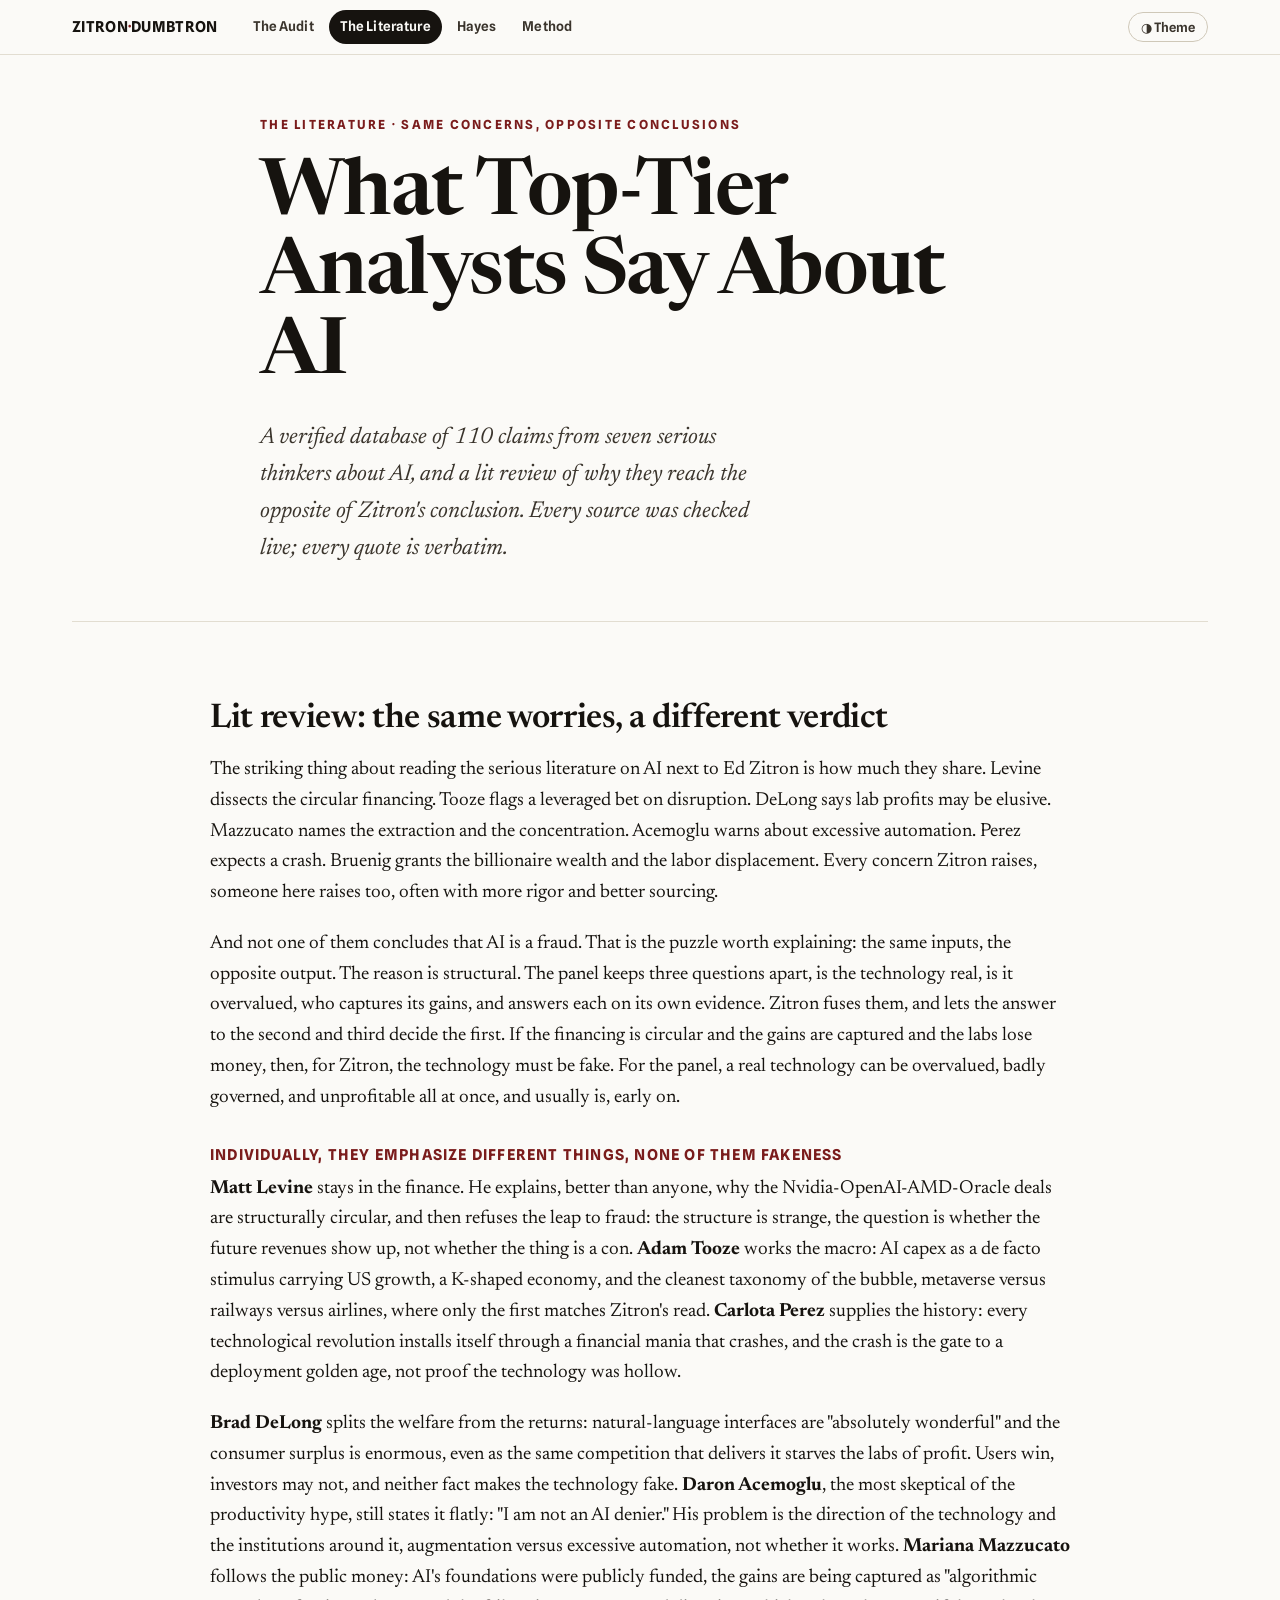
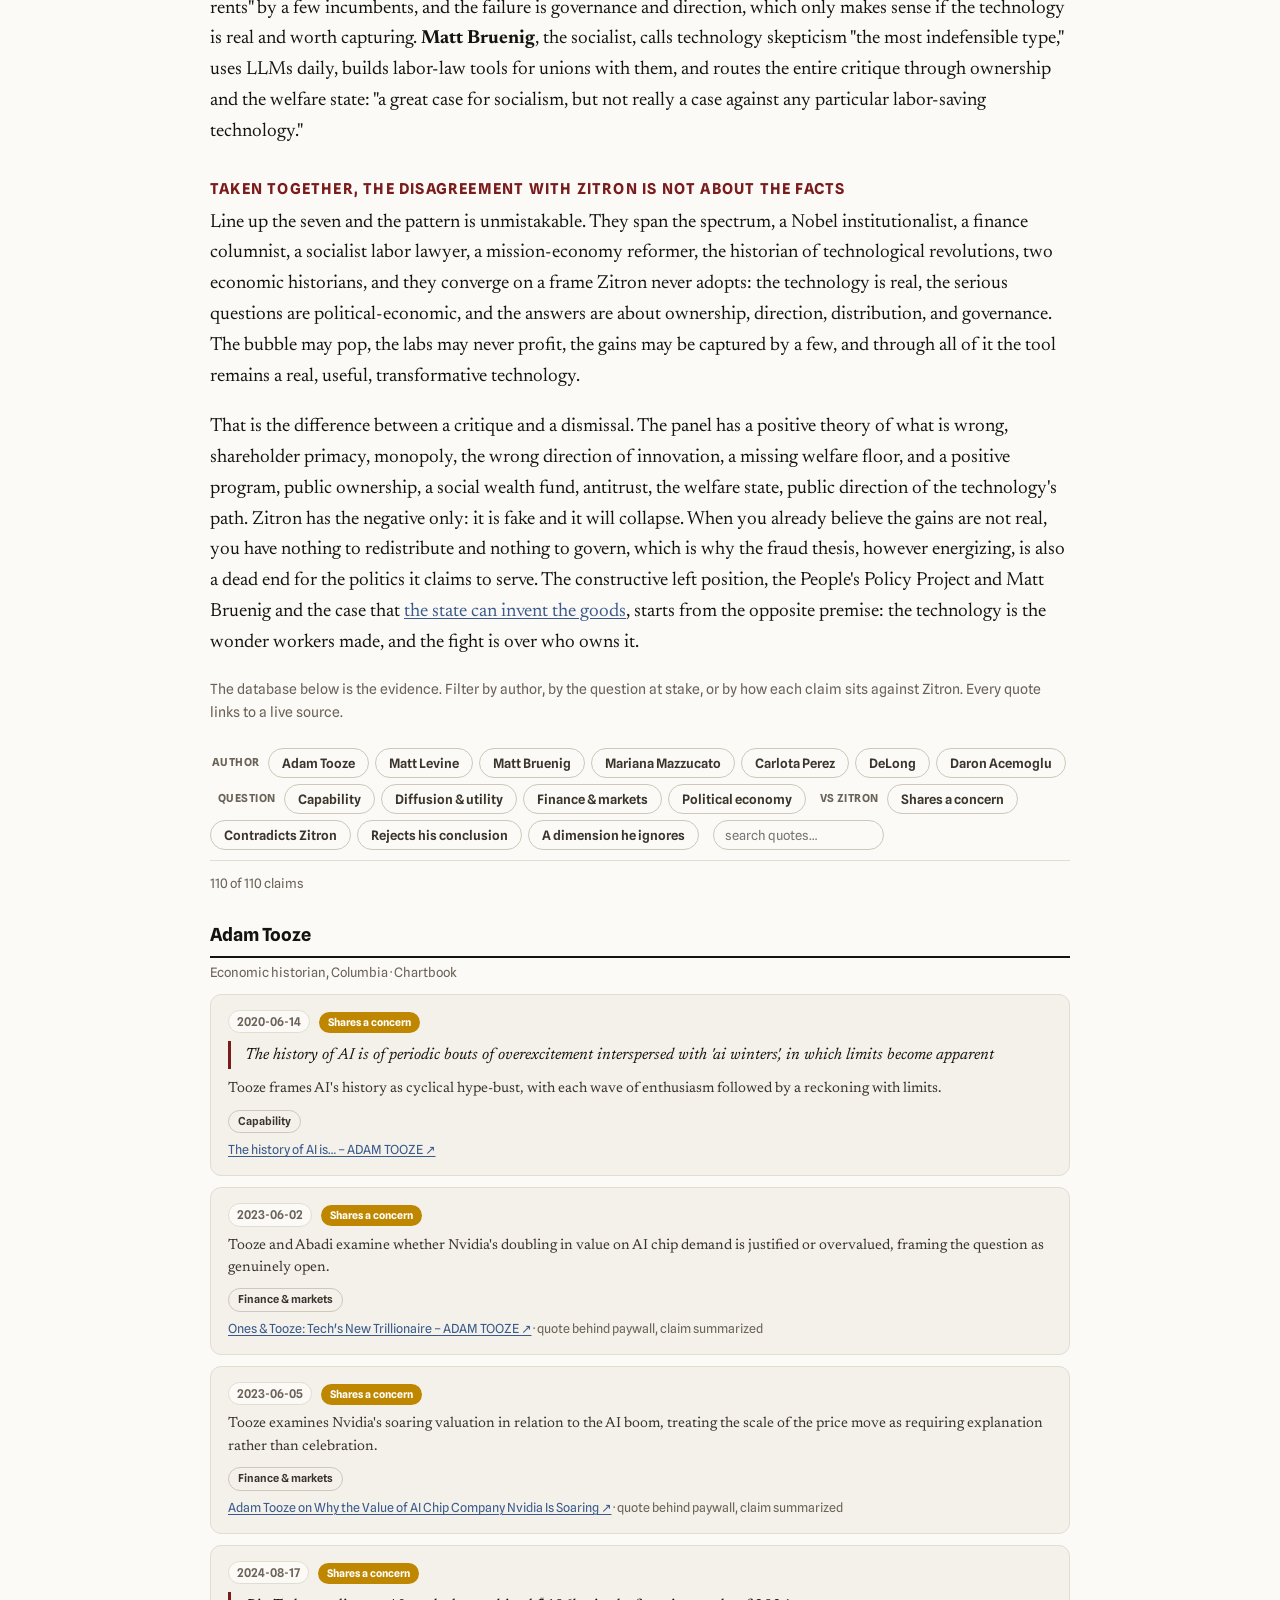
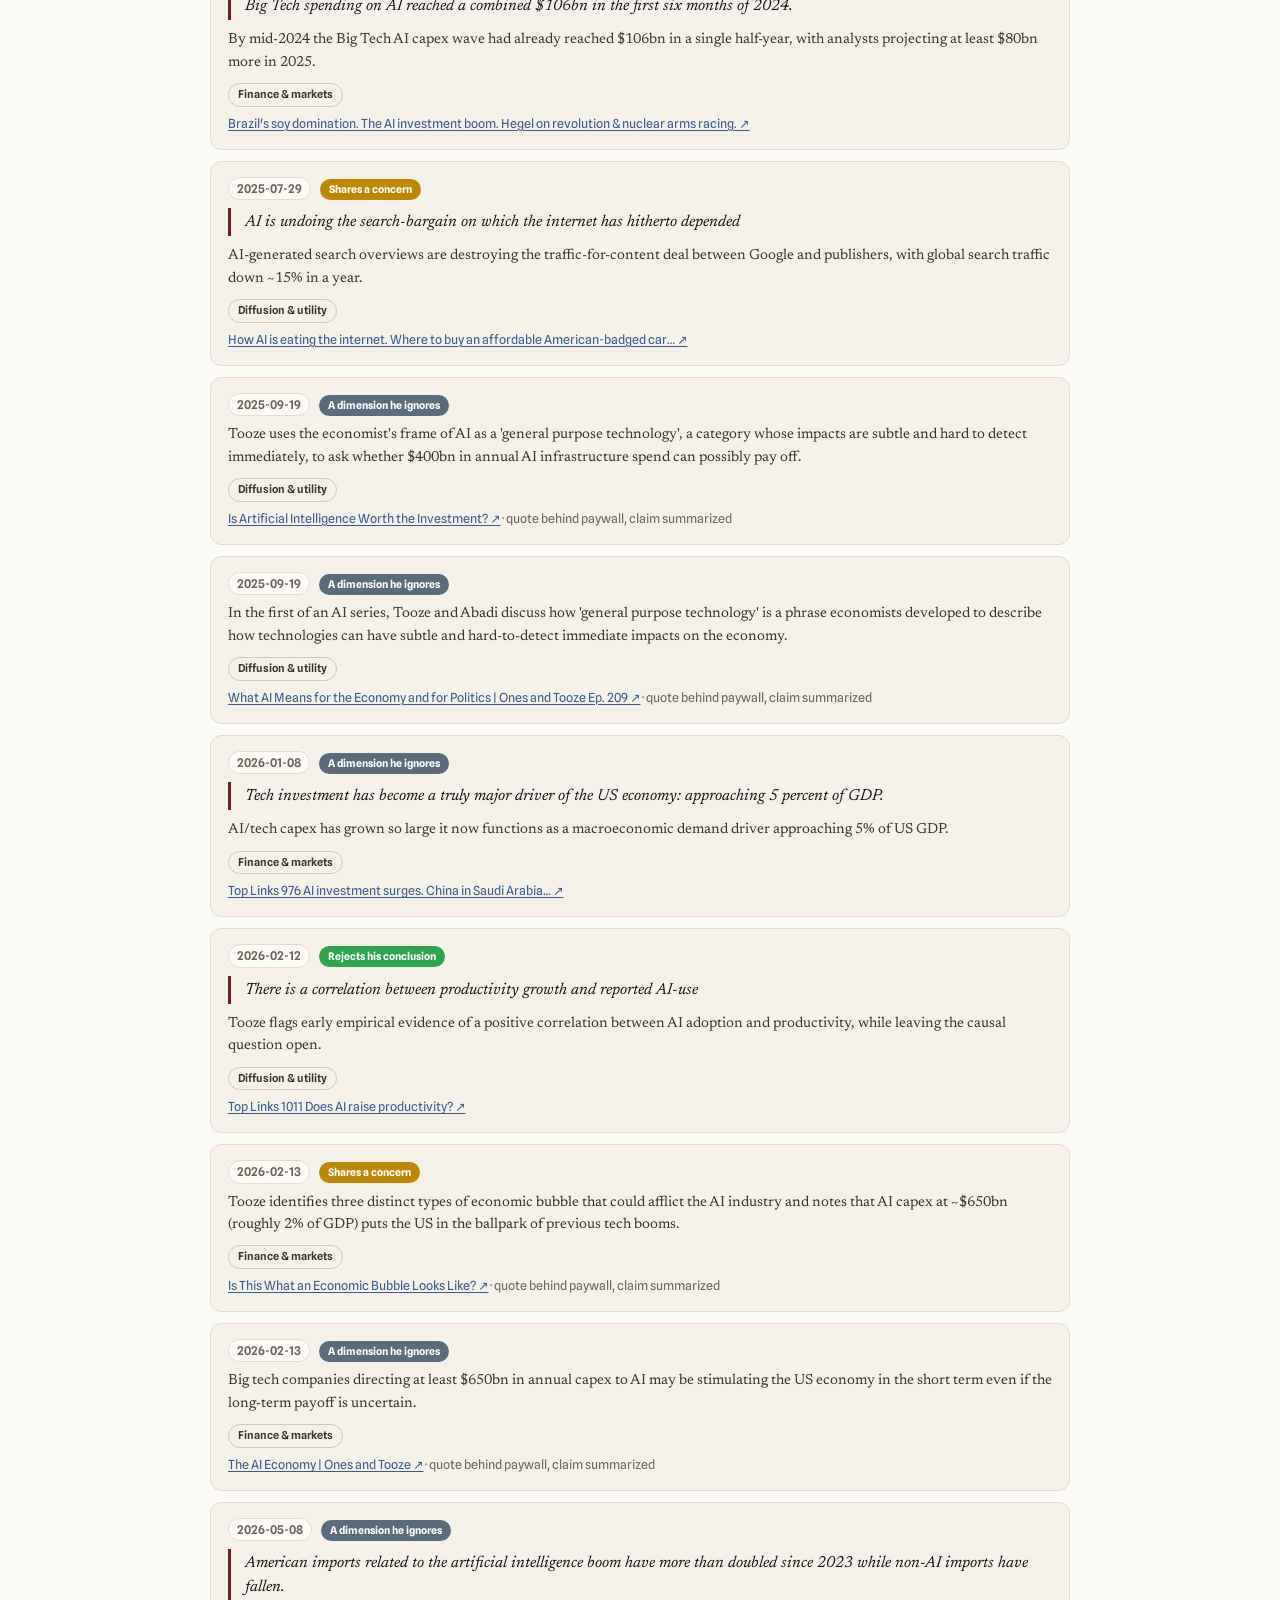
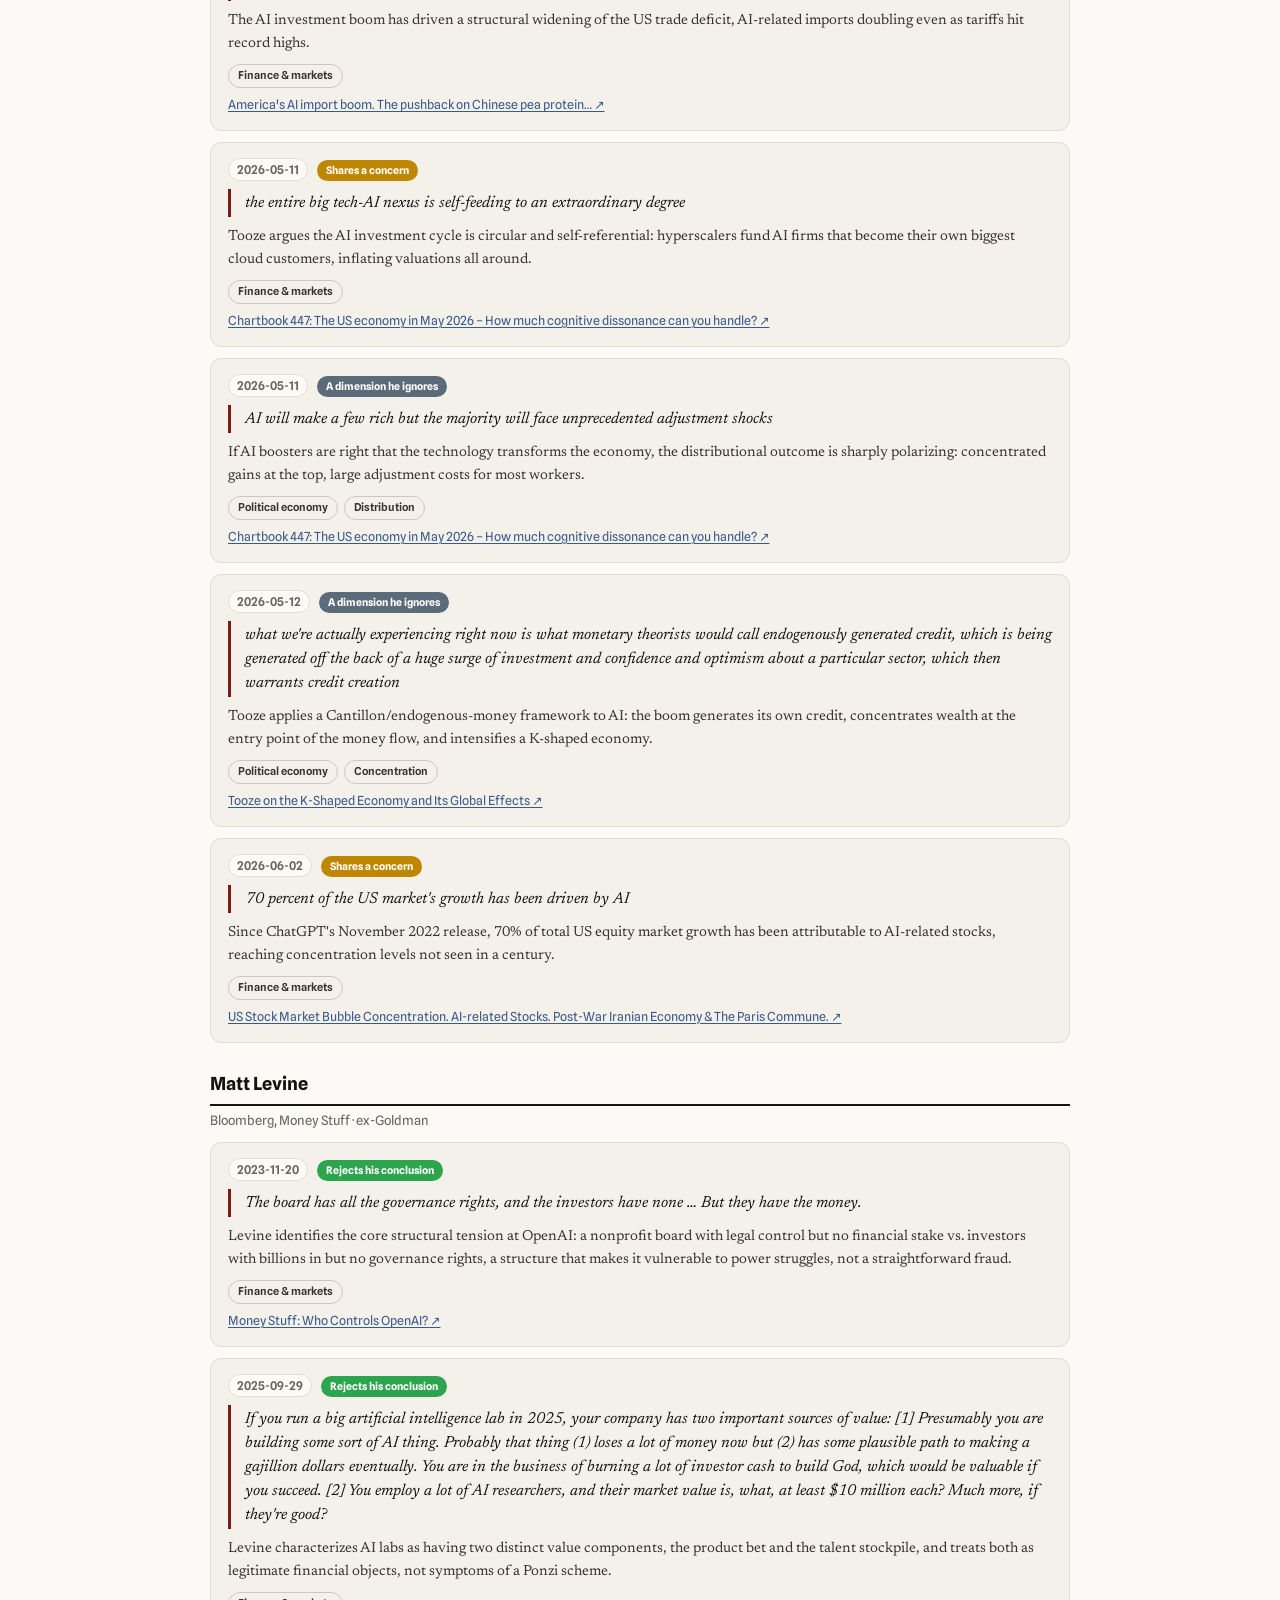
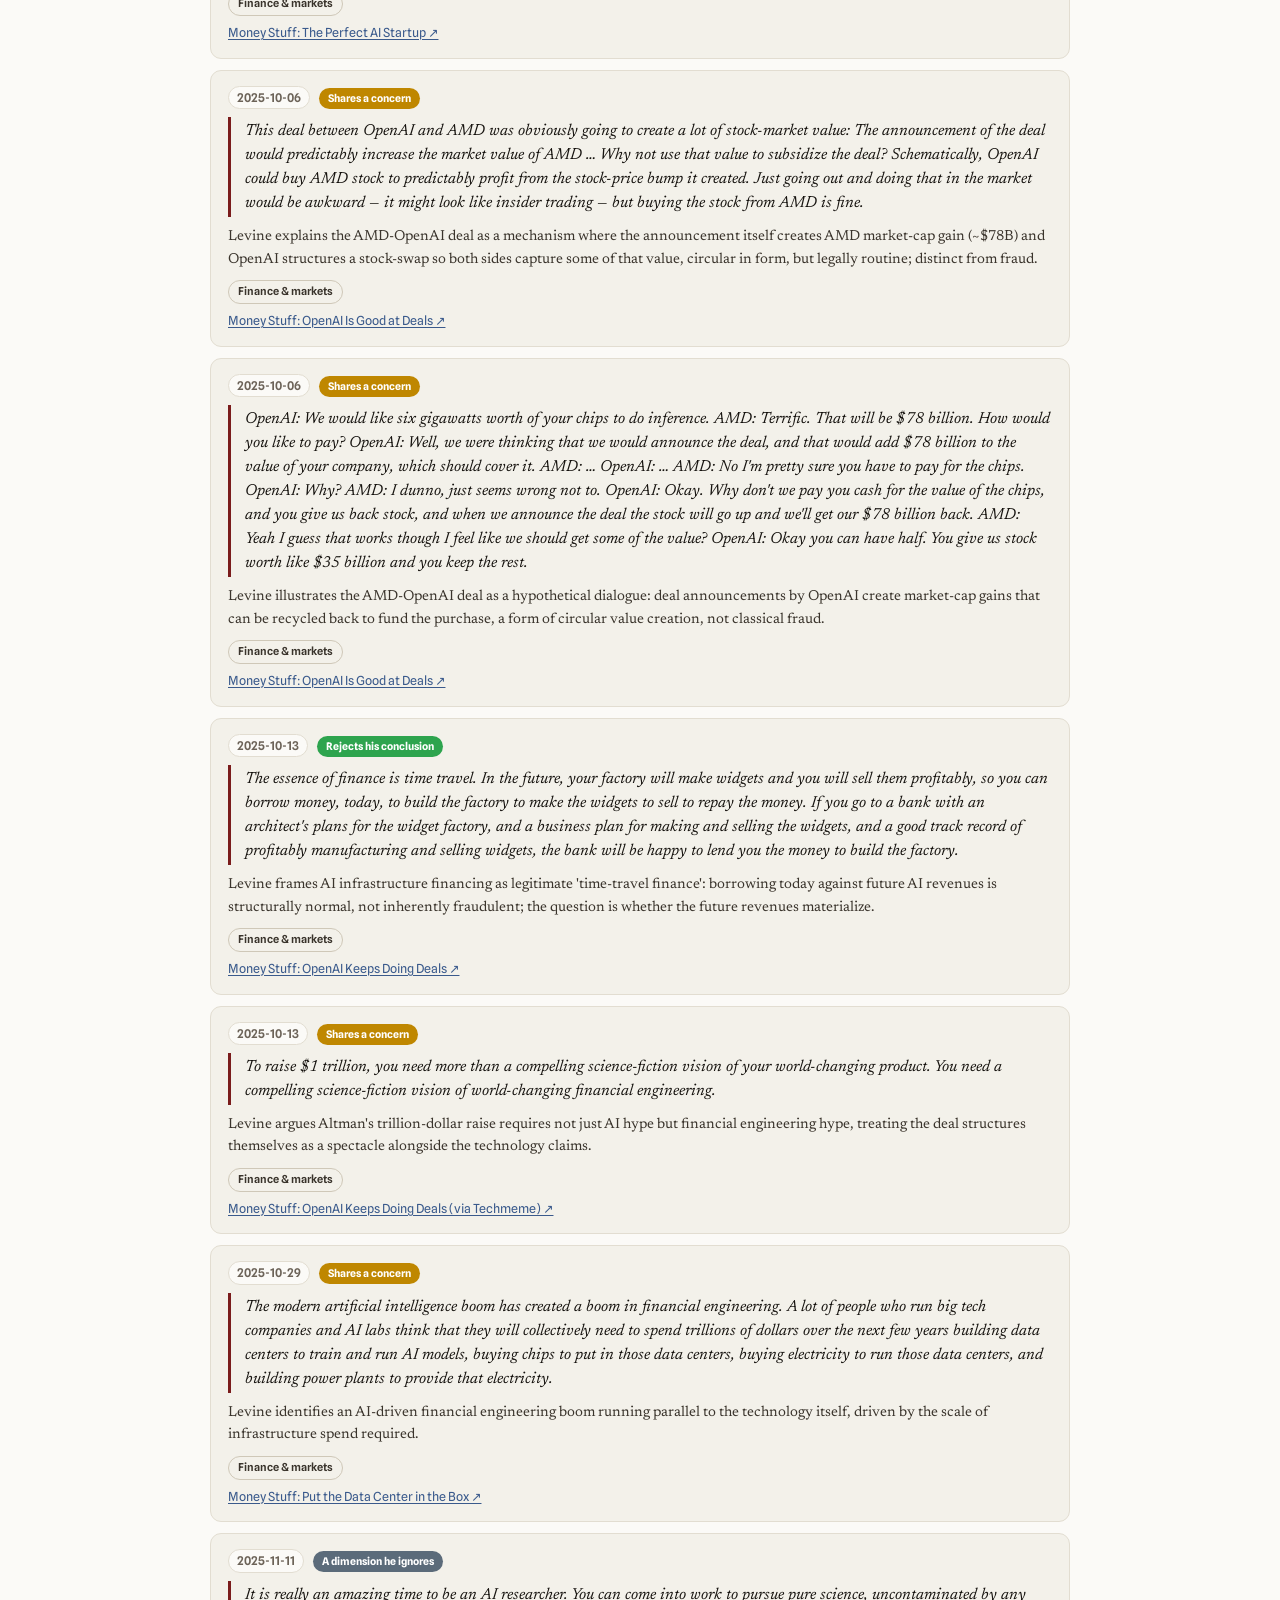
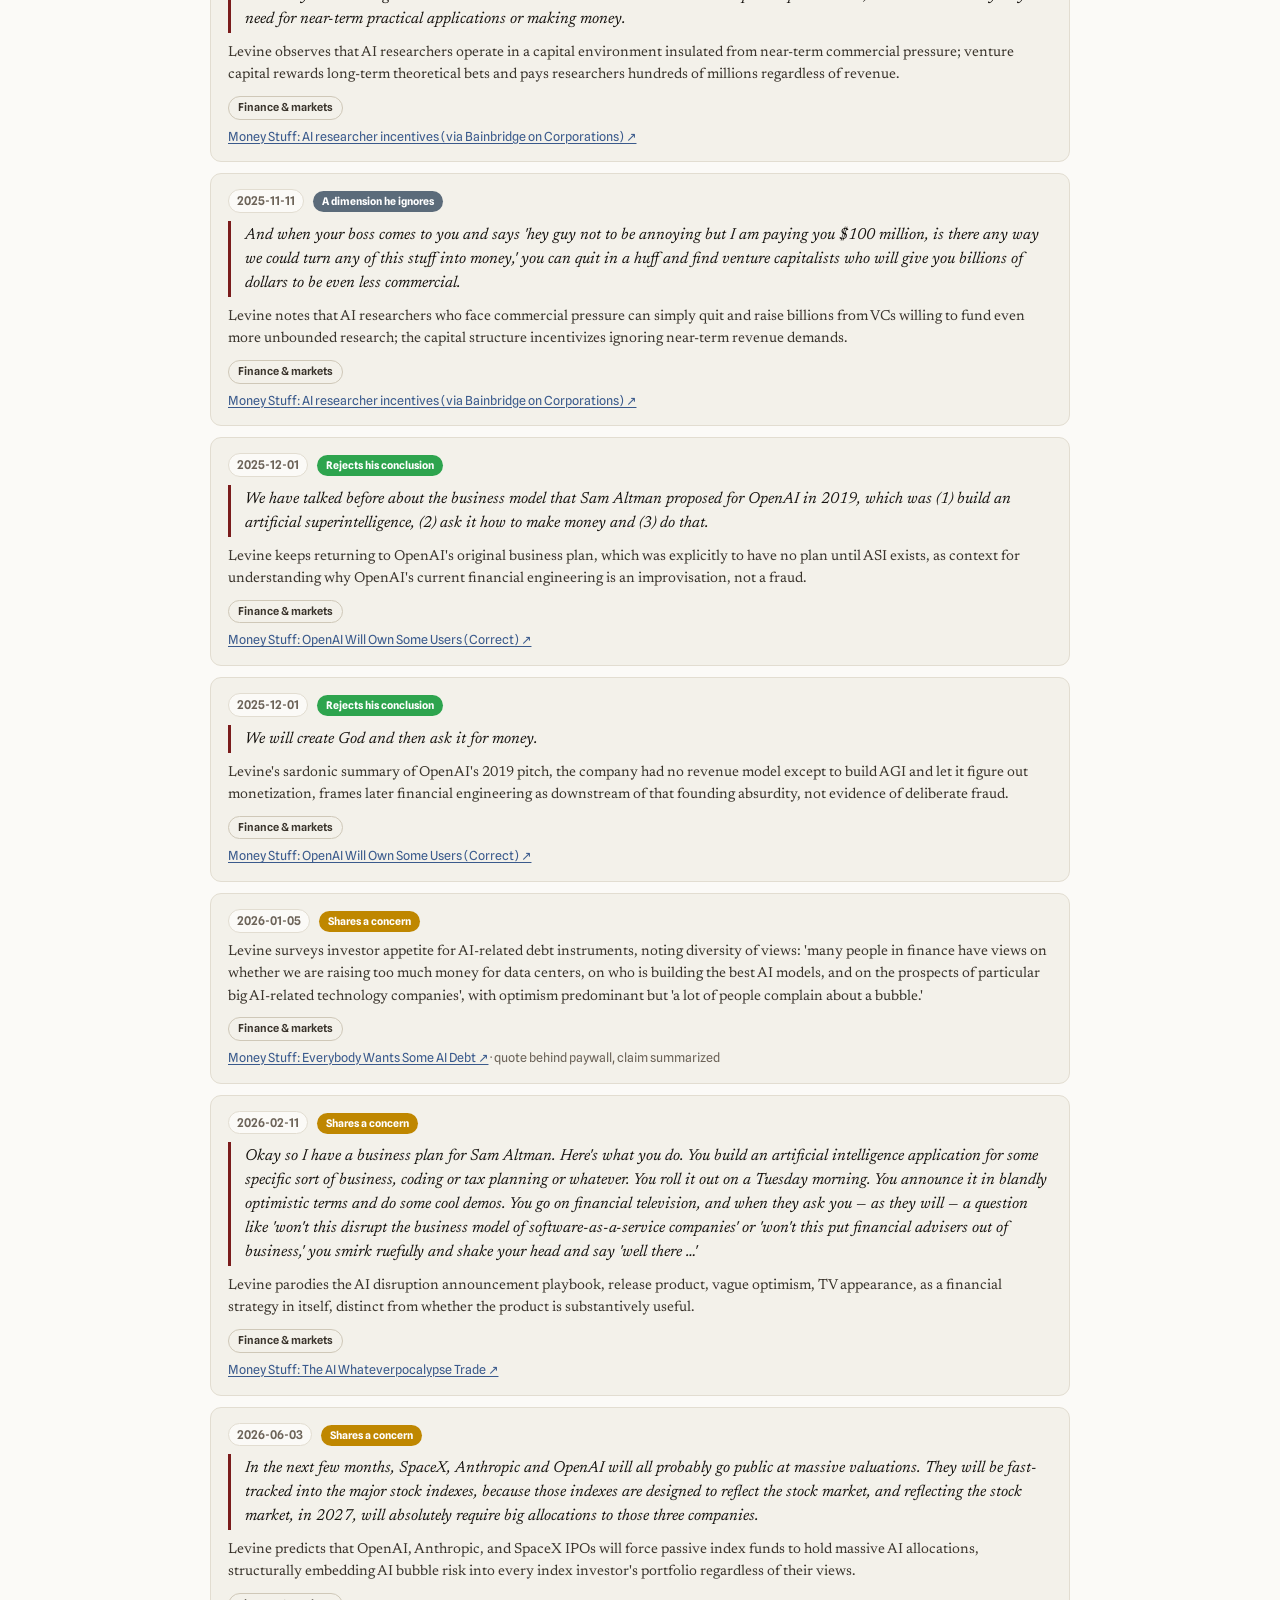
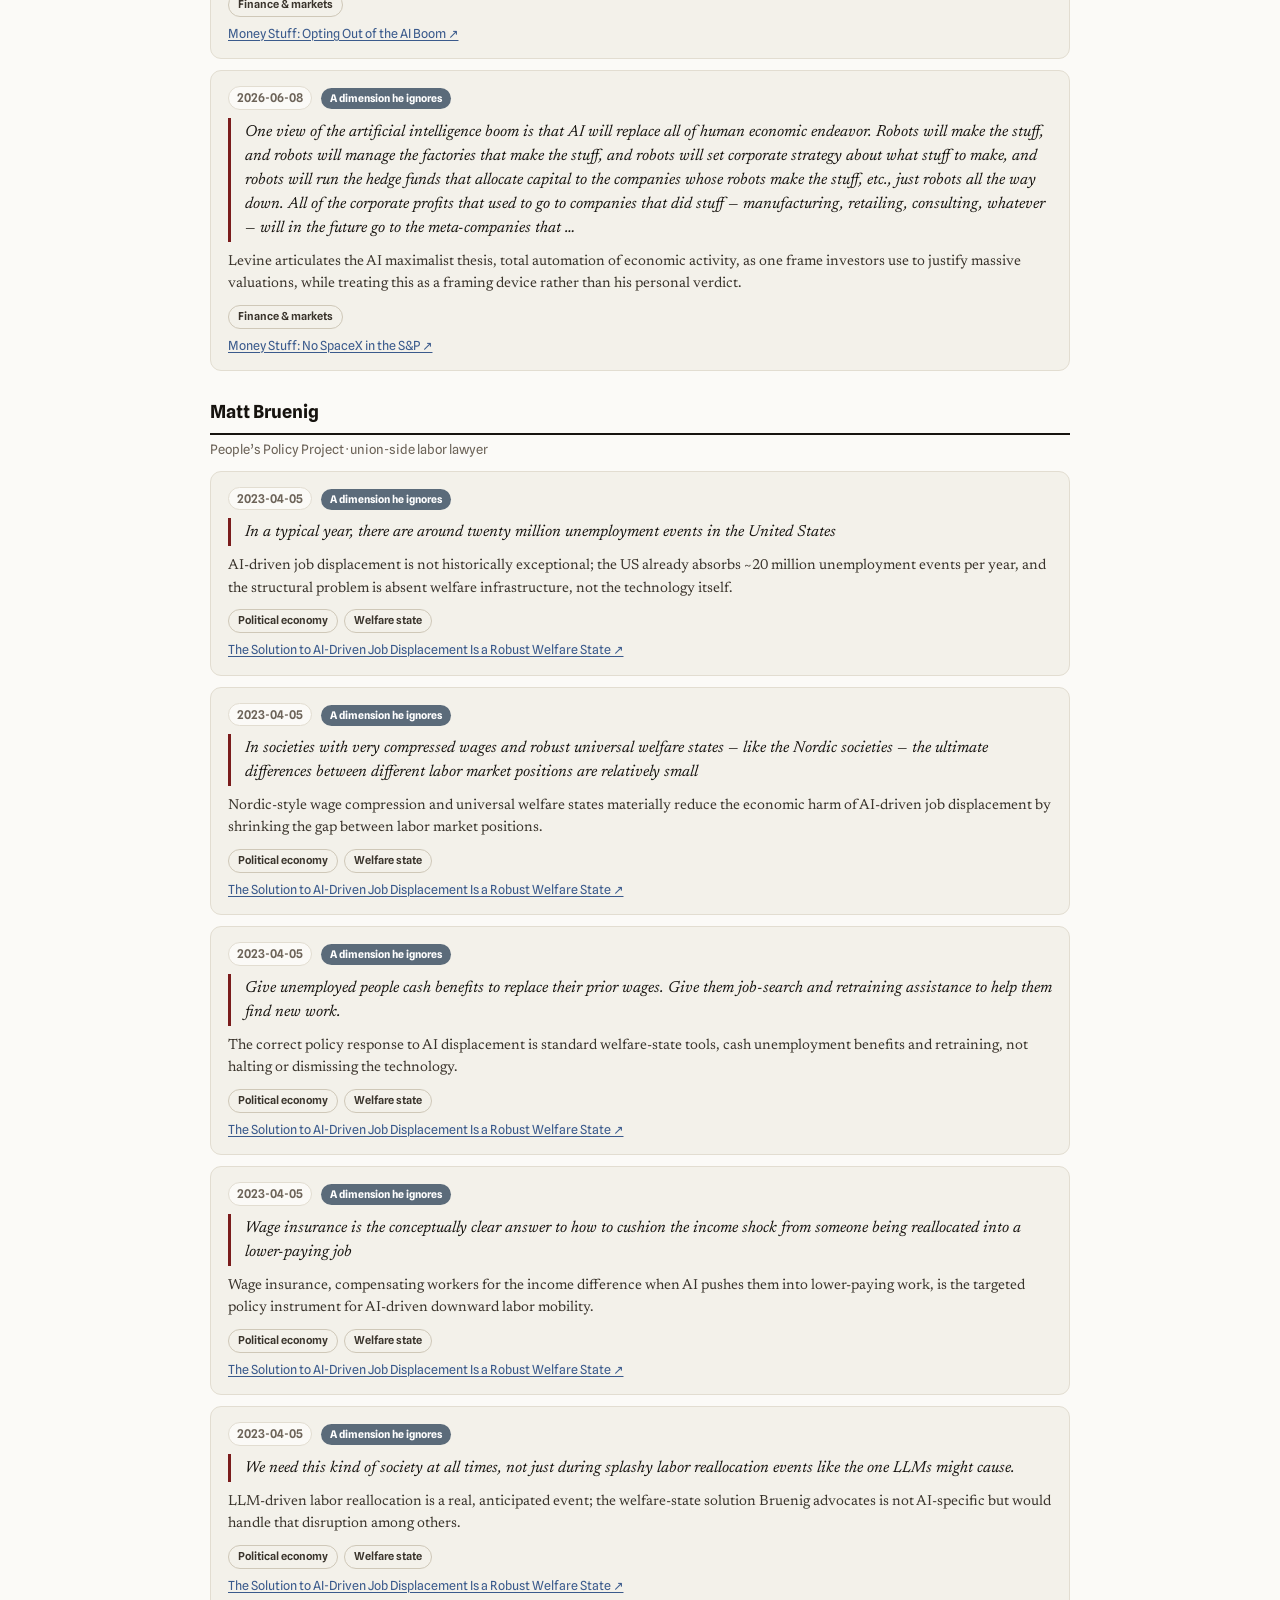
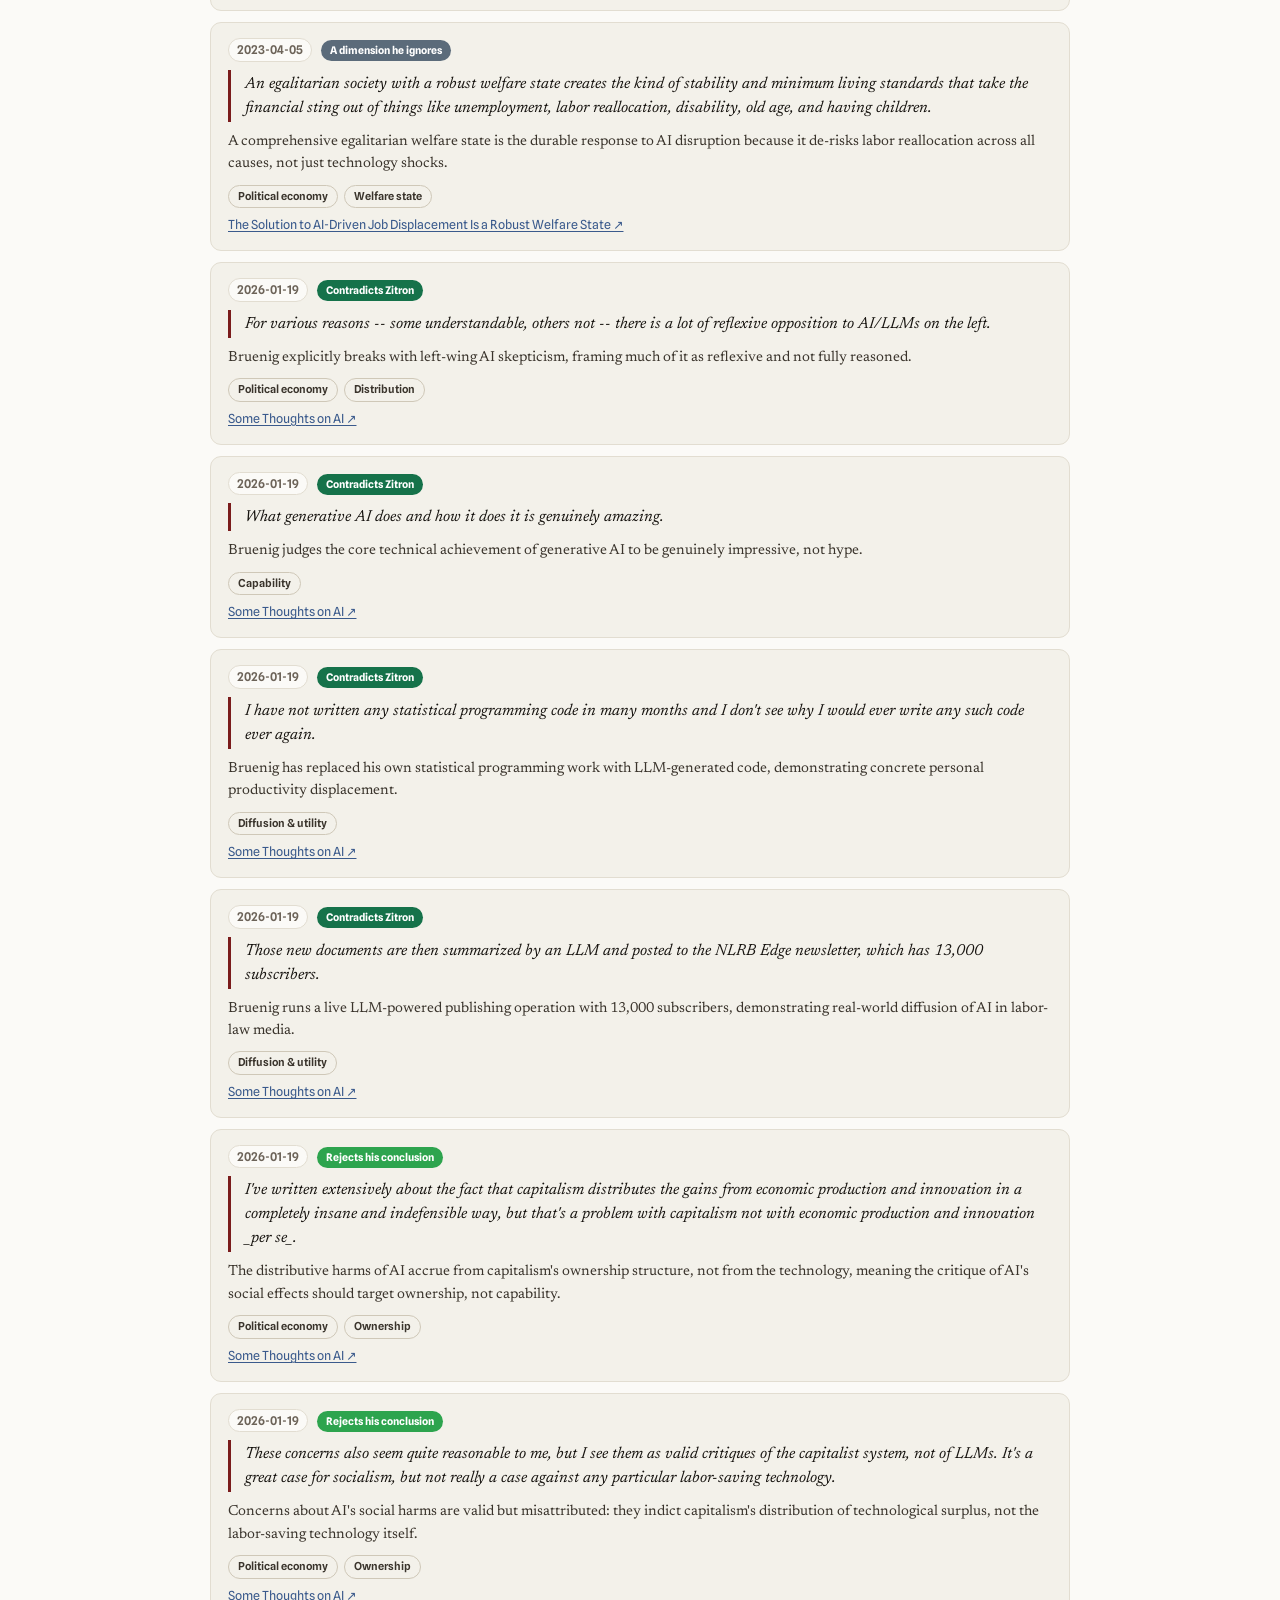
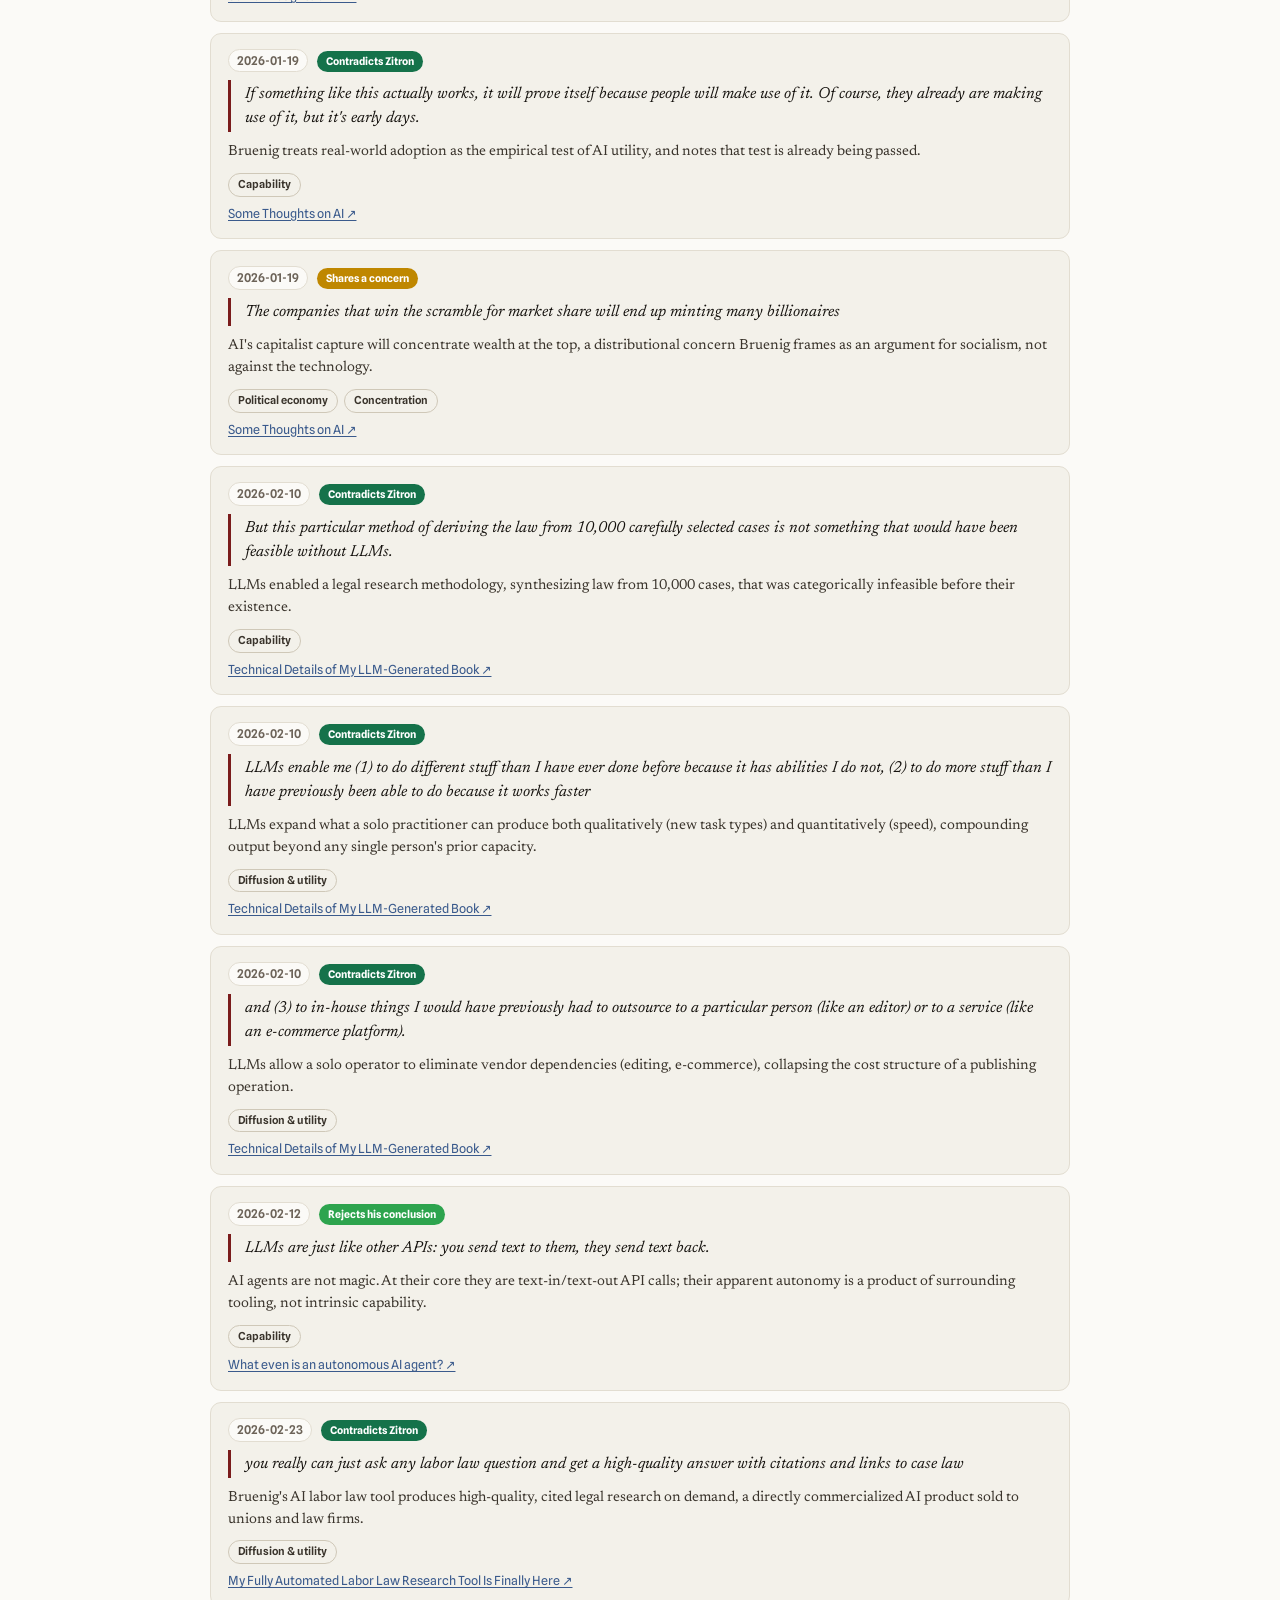
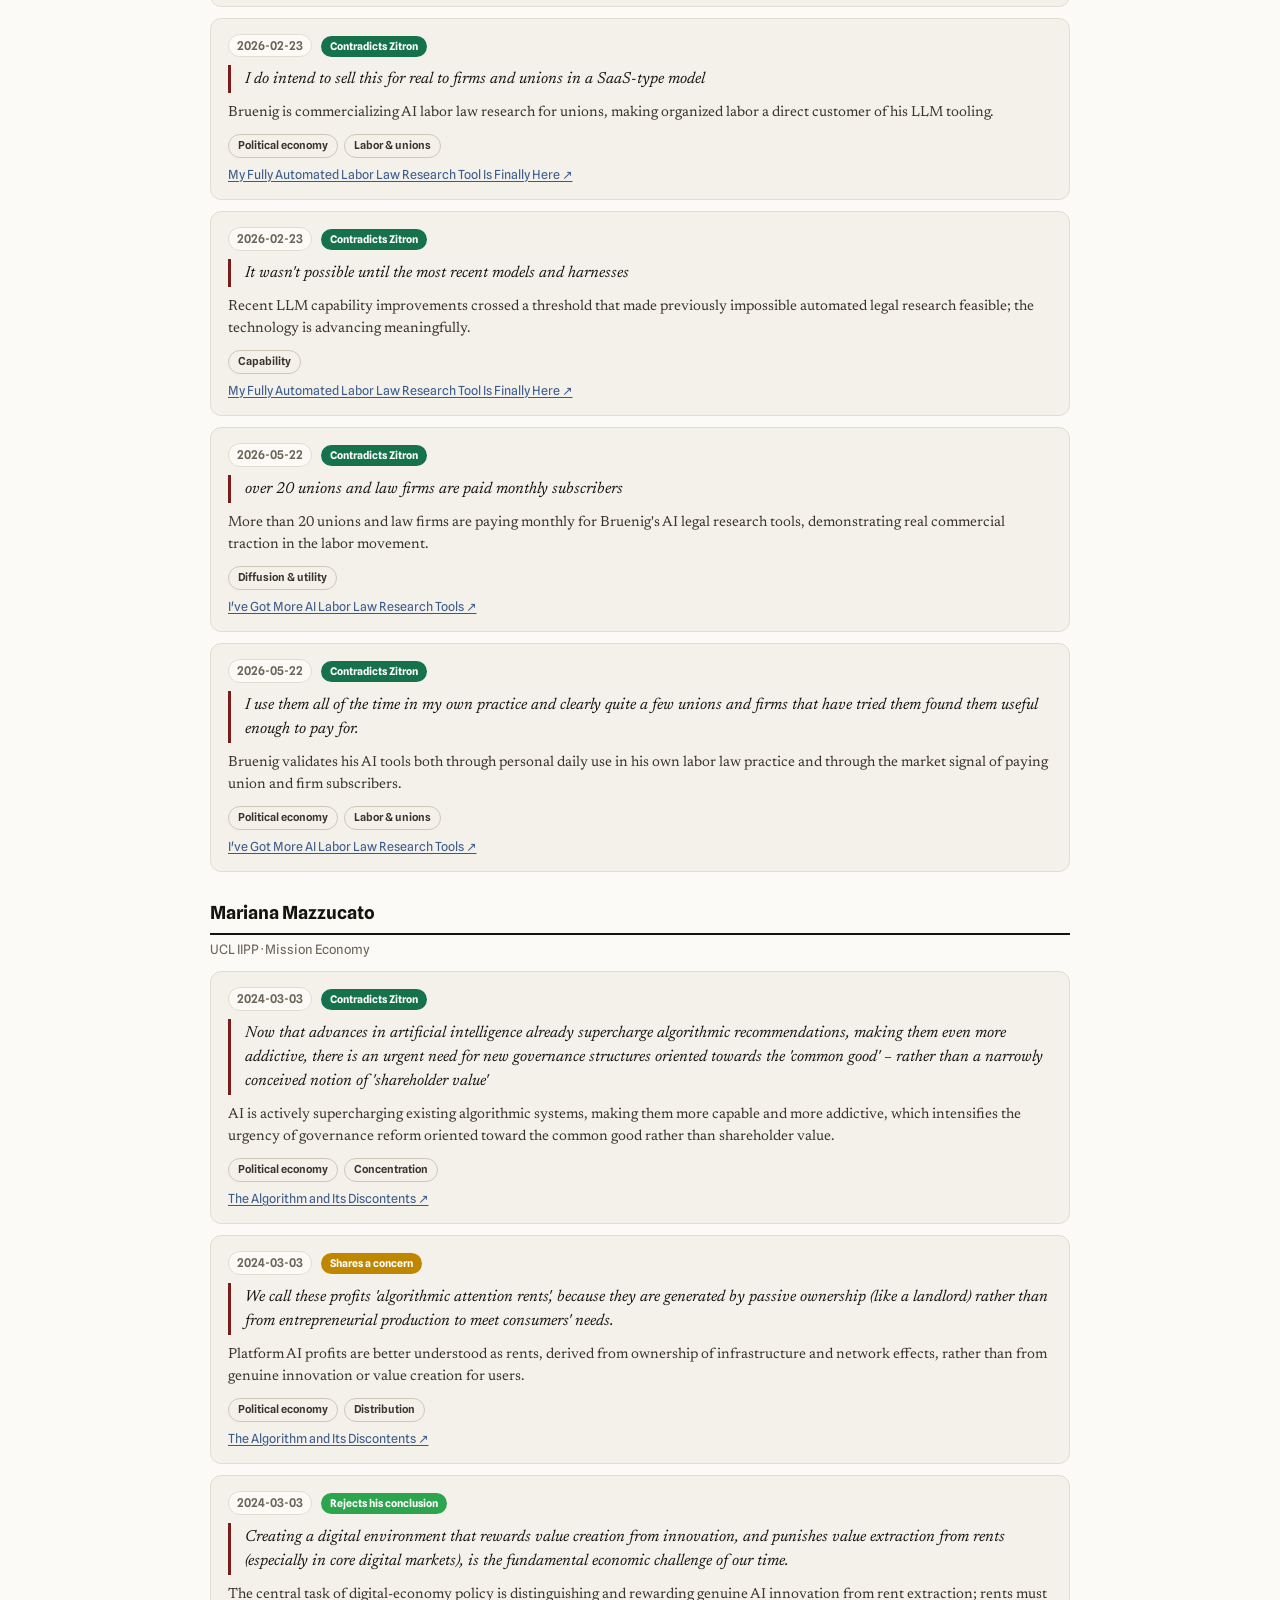
==== commit a9b91592: "Voice pass: kill the agent template across 610 assessments - 174 sentence-initial 'However,' to 'But" ====
--- a/analysts.html
+++ b/analysts.html
@@ -28,6 +28,7 @@
 </style>
 </head>
 <body>
+<div class="tip" id="tip"></div>
 <div class="topbar">
   <div class="topbar-inner">
     <a class="brand" href="index.html">Zitron<b>·</b>Dumbtron</a>
@@ -73,7 +74,7 @@
   </section>
 </div>
 
-<footer><div class="wrap"><div class="col"><p><span class="tag">Zitron Dumbtron</span> The Literature. Author: <strong>Claude Opus 4.8</strong>. Quotations used for analysis and criticism; every source verified live.</p></div></div></footer>
+<footer><div class="wrap"><div class="col"><p><span class="tag">Zitron Dumbtron</span> The Literature. Author: <strong>Claude Opus 4.8, Fable 5.0, and Nick Warino</strong>. Quotations used for analysis and criticism; every source verified live.</p></div></div></footer>
 
 <script src="assets/analysts.js"></script>
 <script>
@@ -83,7 +84,7 @@
   document.getElementById('nclaims').textContent=D.length;
   const AUTH=['Adam Tooze','Matt Levine','Matt Bruenig','Mariana Mazzucato','Carlota Perez','J. Bradford DeLong','Daron Acemoglu'];
   const WHO={'Adam Tooze':'Economic historian, Columbia · Chartbook','Matt Levine':'Bloomberg, Money Stuff · ex-Goldman','Matt Bruenig':'People’s Policy Project · union-side labor lawyer','Mariana Mazzucato':'UCL IIPP · Mission Economy','Carlota Perez':'Economist of technological revolutions','J. Bradford DeLong':'Economic historian, UC Berkeley','Daron Acemoglu':'MIT · Nobel 2024 · Power and Progress'};
-  const SCOPE={'capability':'Is it real','diffusion-utility':'Adoption & utility','finance-markets':'Finance & markets','political-economy':'Political economy'};
+  const SCOPE={'capability':'Capability','diffusion-utility':'Diffusion & utility','finance-markets':'Finance & markets','political-economy':'Political economy'};
   const PESUB={'ownership':'Ownership','welfare-state':'Welfare state','labor-unions':'Labor & unions','productivity-growth':'Productivity & growth','market-concentration':'Concentration','public-investment-direction':'Public investment & direction','distribution':'Distribution'};
   const STANCE={'shares-concern':['Shares a concern','#bf8700'],'contradicts':['Contradicts Zitron','#15724a'],'rejects-conclusion':['Rejects his conclusion','#2da44e'],'orthogonal':['A dimension he ignores','#5b6b7a']};
   const esc=s=>(s||'').replace(/&/g,'&amp;').replace(/</g,'&lt;').replace(/>/g,'&gt;');
@@ -134,6 +135,15 @@
   }
   render();
 })();
+(function(){
+  var tip=document.getElementById('tip'); if(!tip)return;
+  function esc(s){return (s||'').replace(/&/g,'&amp;').replace(/</g,'&lt;').replace(/>/g,'&gt;');}
+  function preview(a){var href=a.getAttribute('href')||'';if(!/^https?:/i.test(href))return null;var host=href;try{host=new URL(href).host.replace(/^www\./,'');}catch(e){}var label=(a.textContent||'').replace(/\s+/g,' ').trim().slice(0,150);return '<div class="td">↗ '+esc(host)+'</div>'+(label?'<div class="tq">'+esc(label)+'</div>':'')+'<div style="font-family:var(--sans);font-size:11px;color:var(--muted);margin-top:5px;word-break:break-all">'+esc(href)+'</div>';}
+  function show(h,x,y){tip.innerHTML=h;tip.classList.add('show');var nx=x+14;if(nx+360>window.innerWidth)nx=x-374;tip.style.left=nx+'px';tip.style.top=(y+14)+'px';}
+  document.body.addEventListener('mouseover',function(e){var a=e.target.closest('a[href]');var h=a?preview(a):null;if(h)show(h,e.clientX,e.clientY);else if(!a)tip.classList.remove('show');});
+  document.body.addEventListener('mousemove',function(e){if(tip.classList.contains('show')){var a=e.target.closest('a[href]');if(a){var nx=e.clientX+14;if(nx+380>window.innerWidth)nx=e.clientX-390;tip.style.left=nx+'px';tip.style.top=(e.clientY+14)+'px';}}});
+  document.body.addEventListener('mouseout',function(e){if(e.target.closest('a[href]'))tip.classList.remove('show');});
+})();
 </script>
 </body>
 </html>
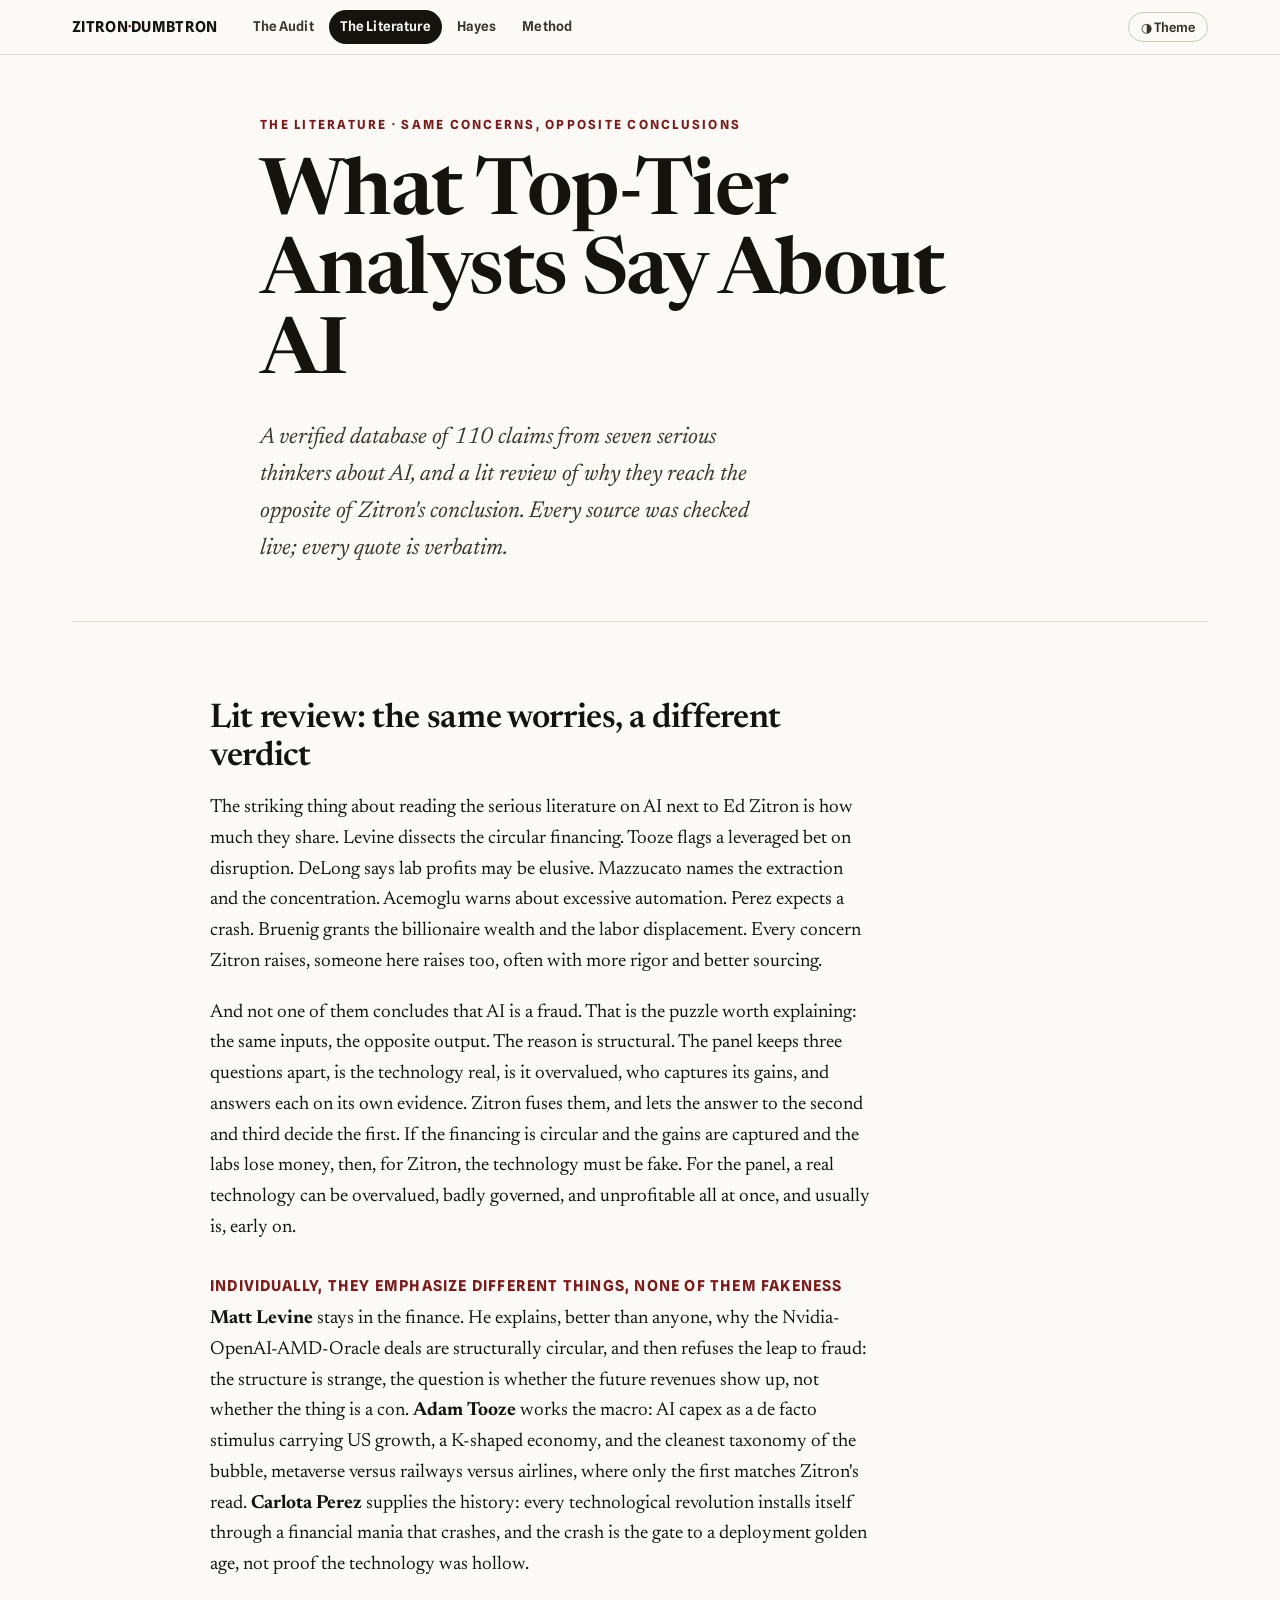
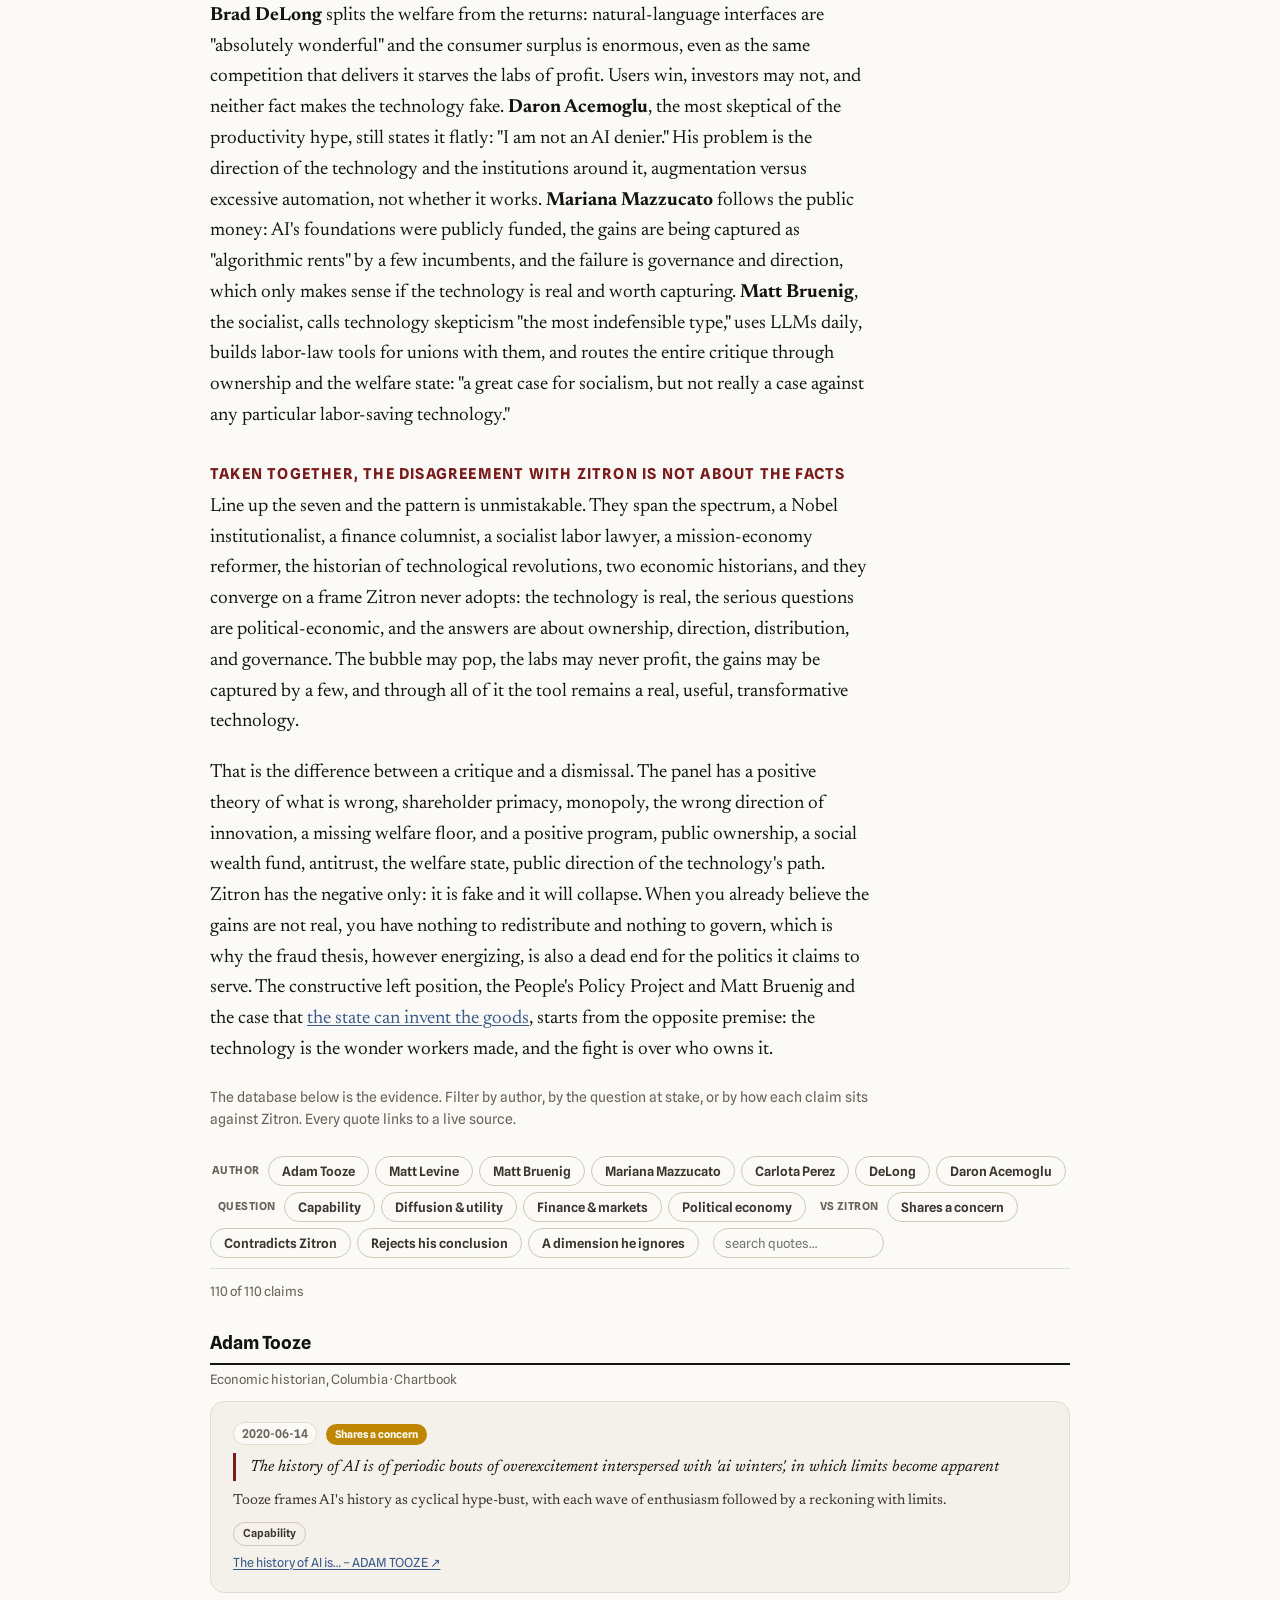
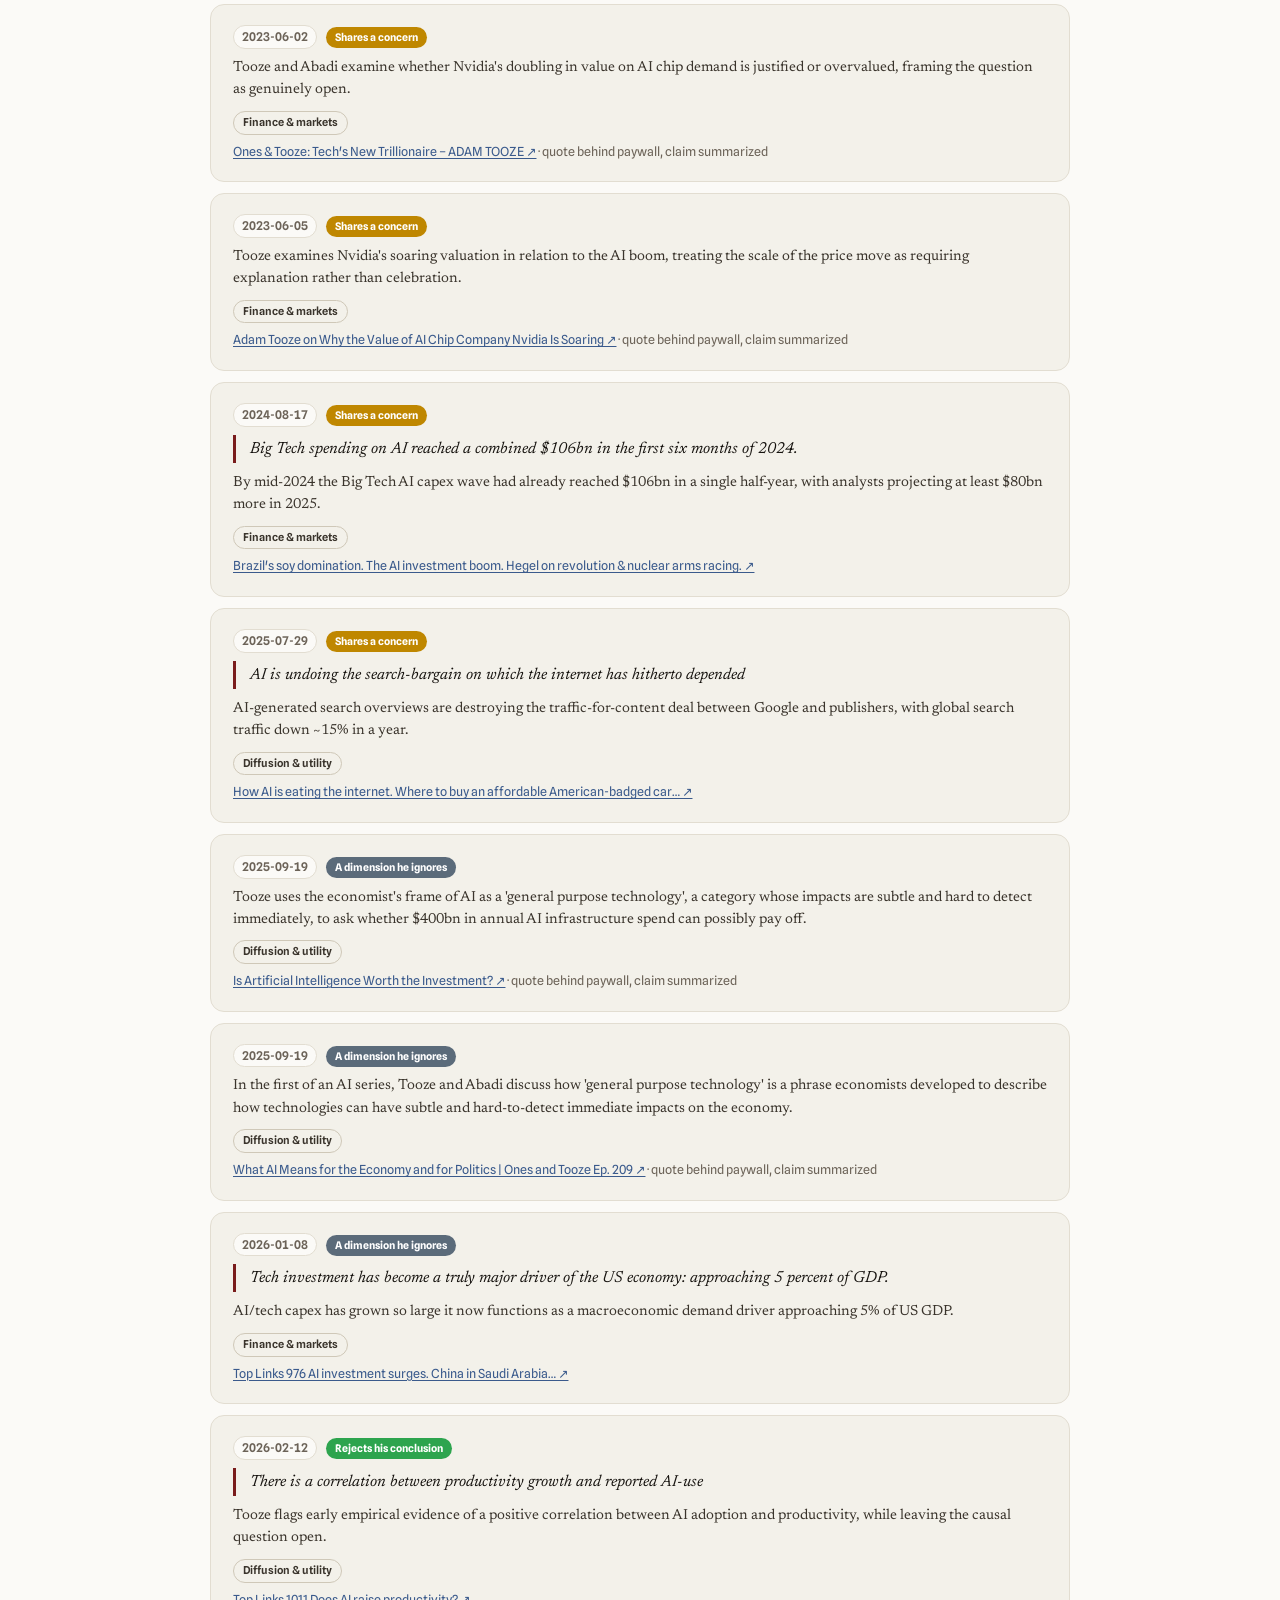
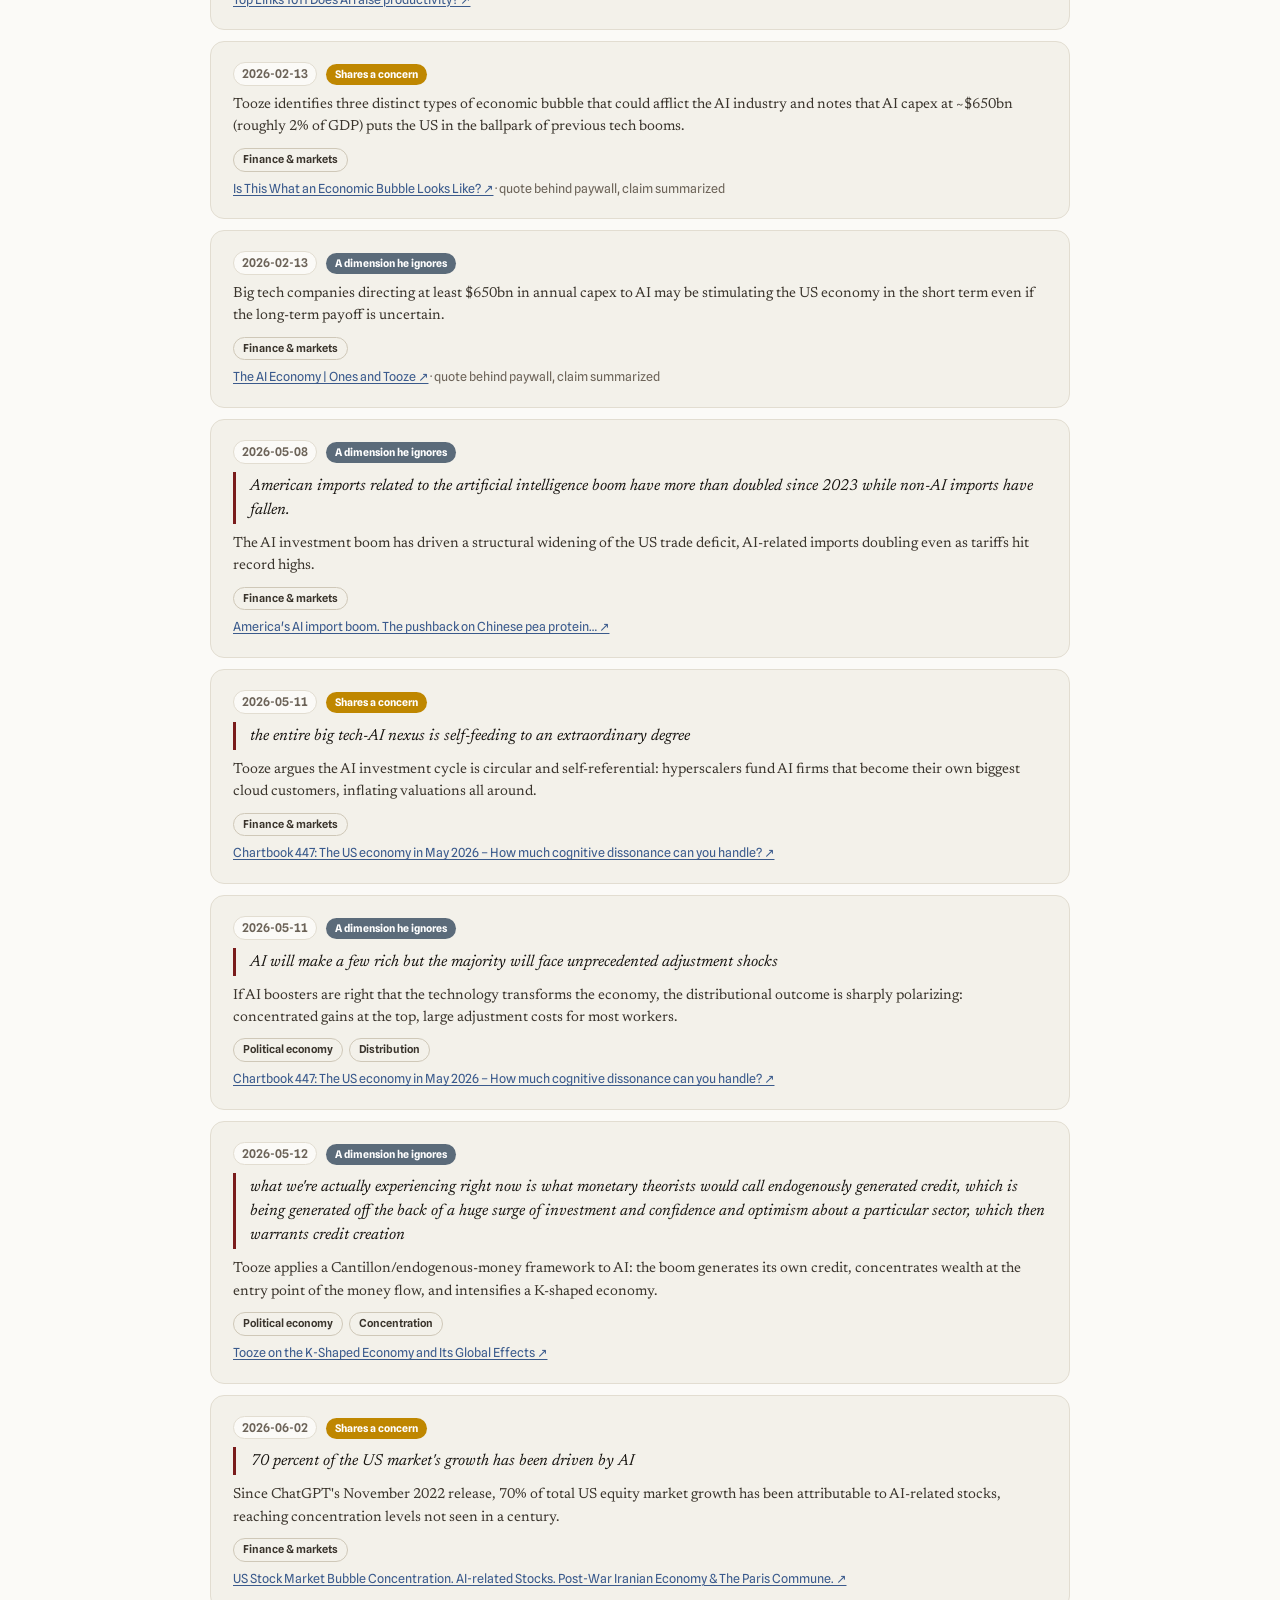
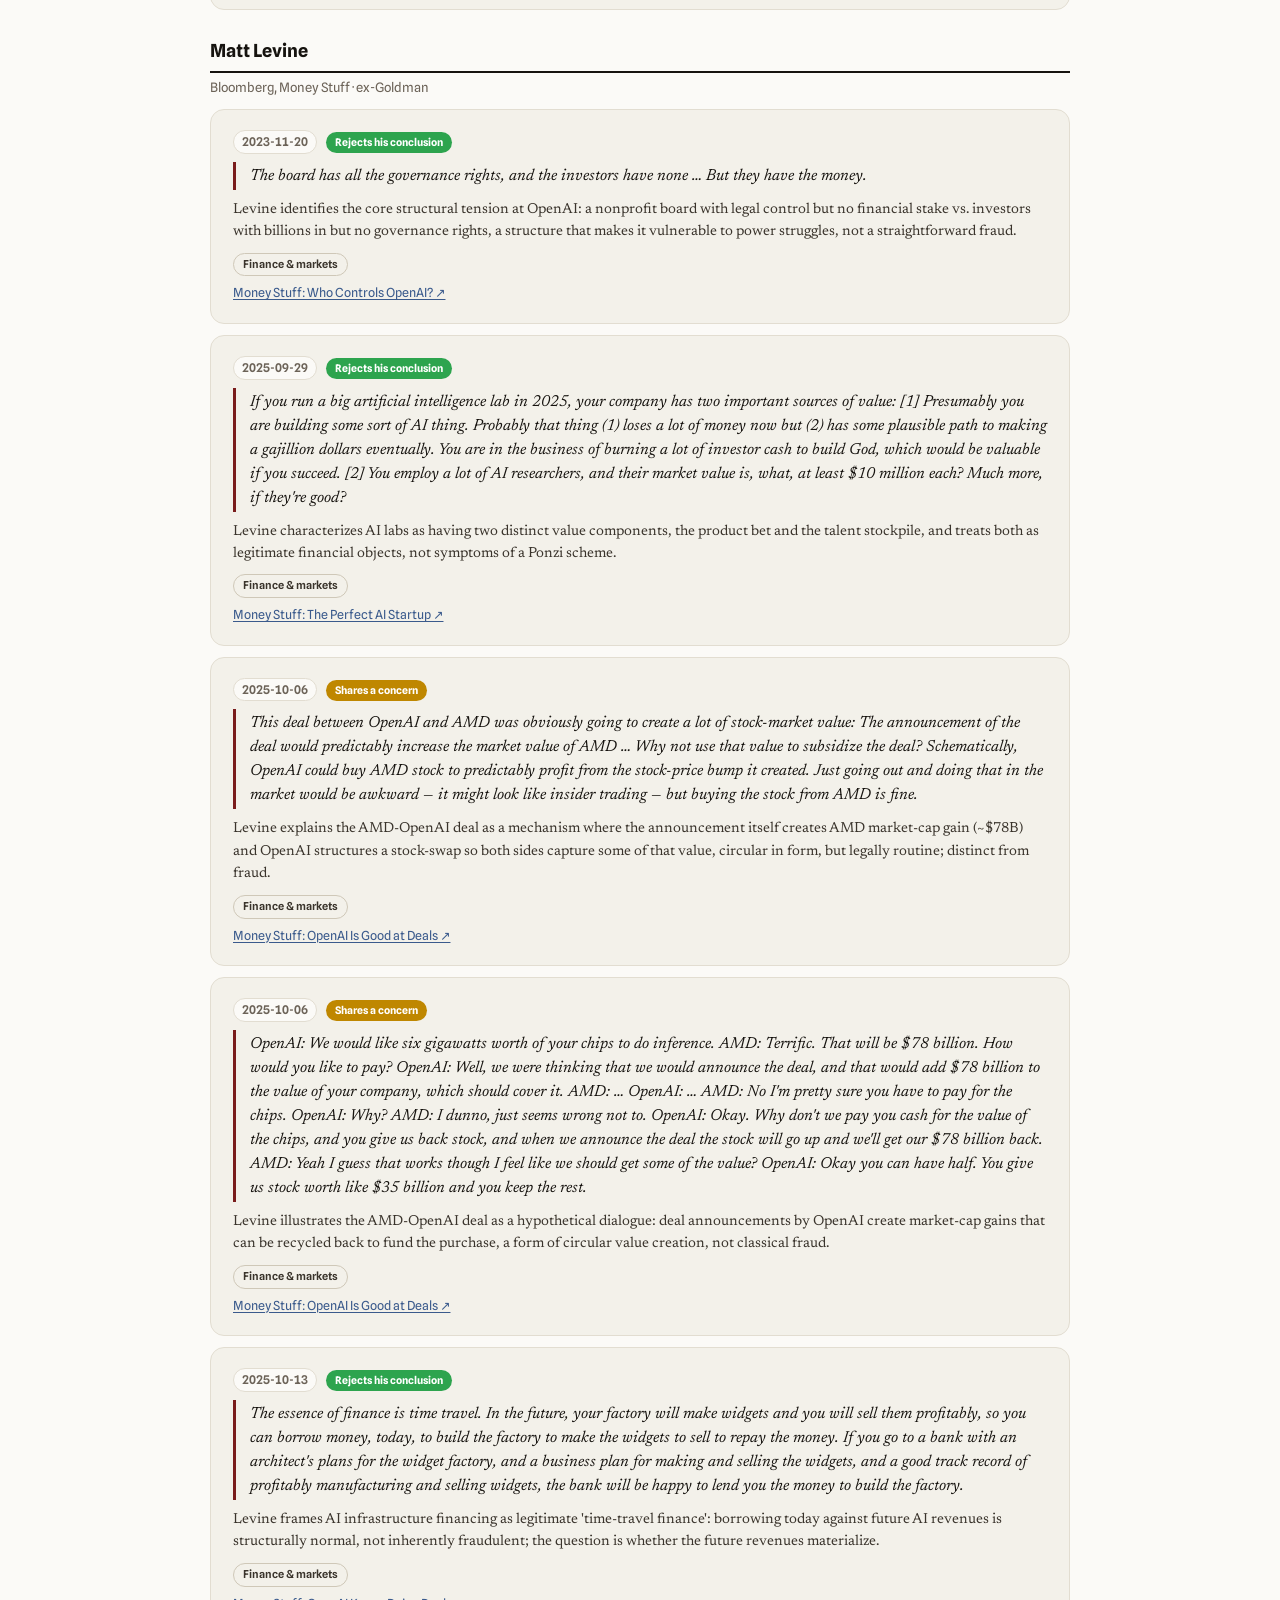
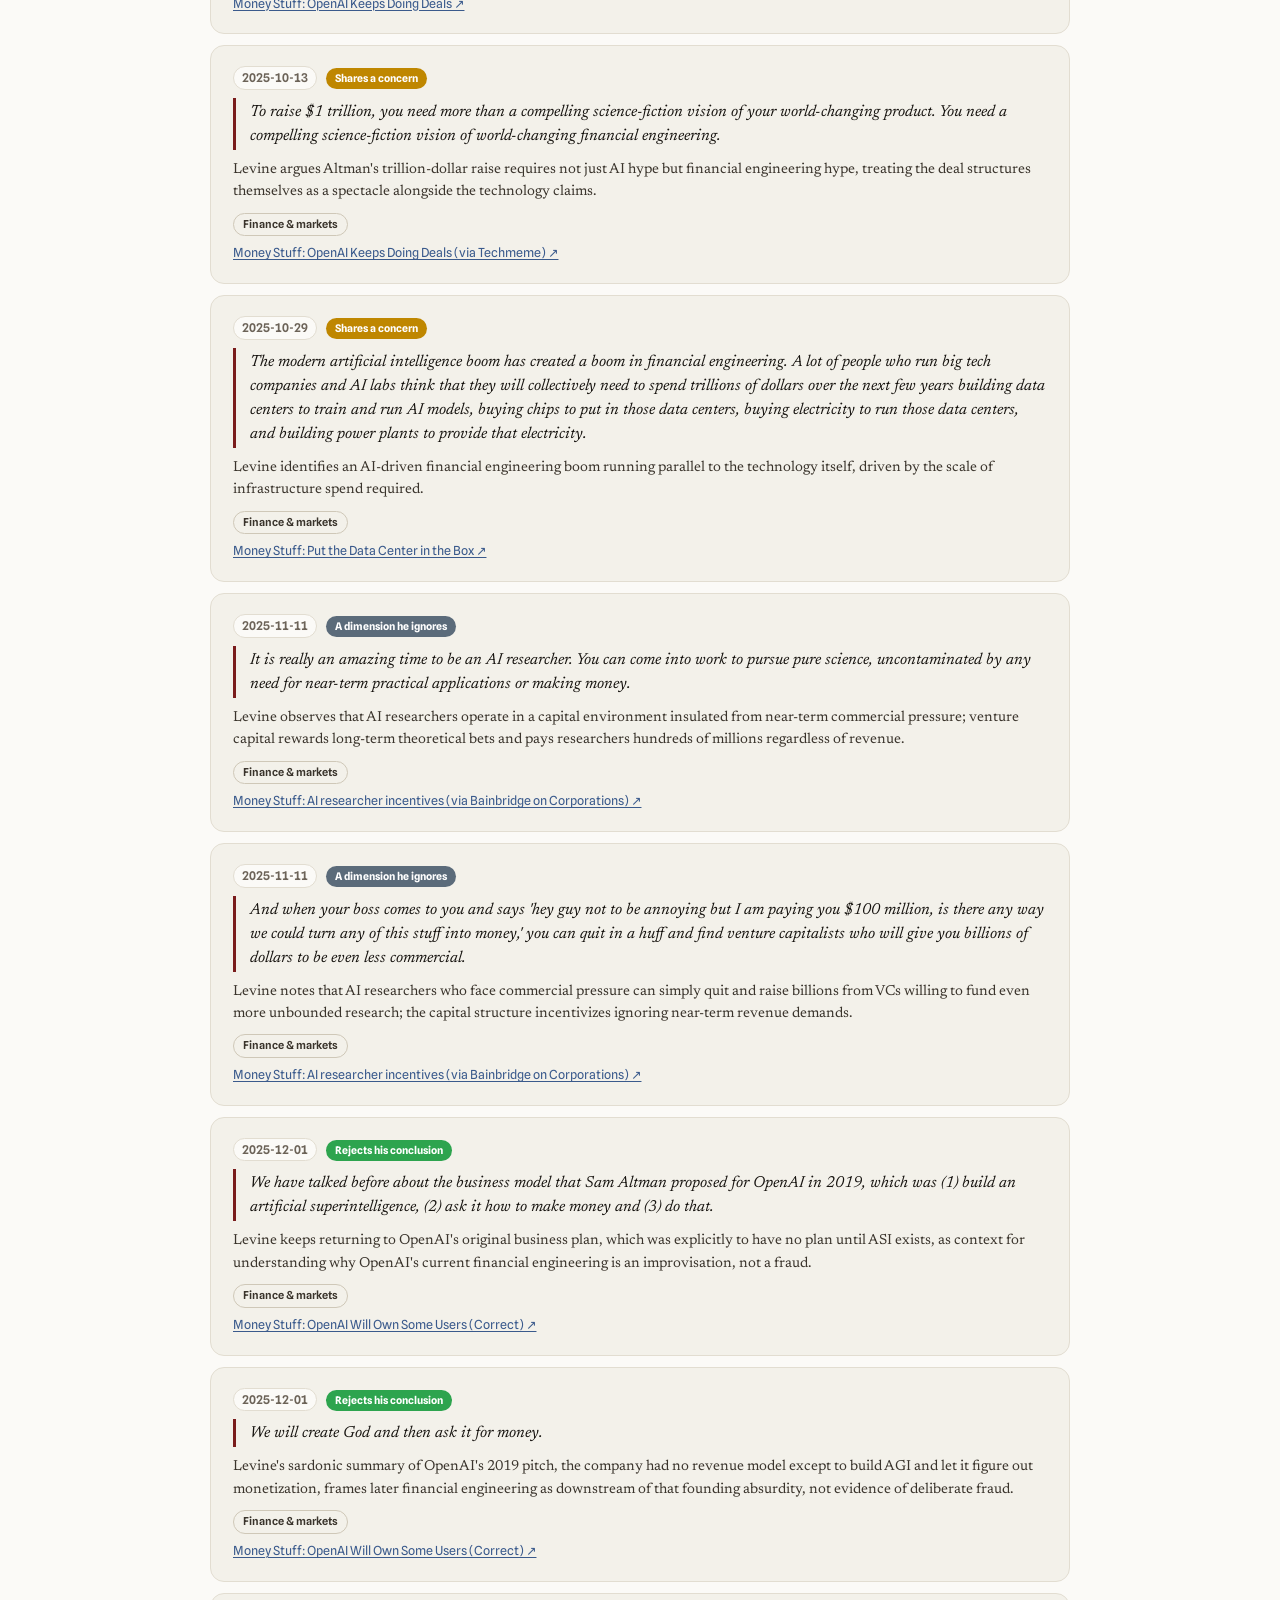
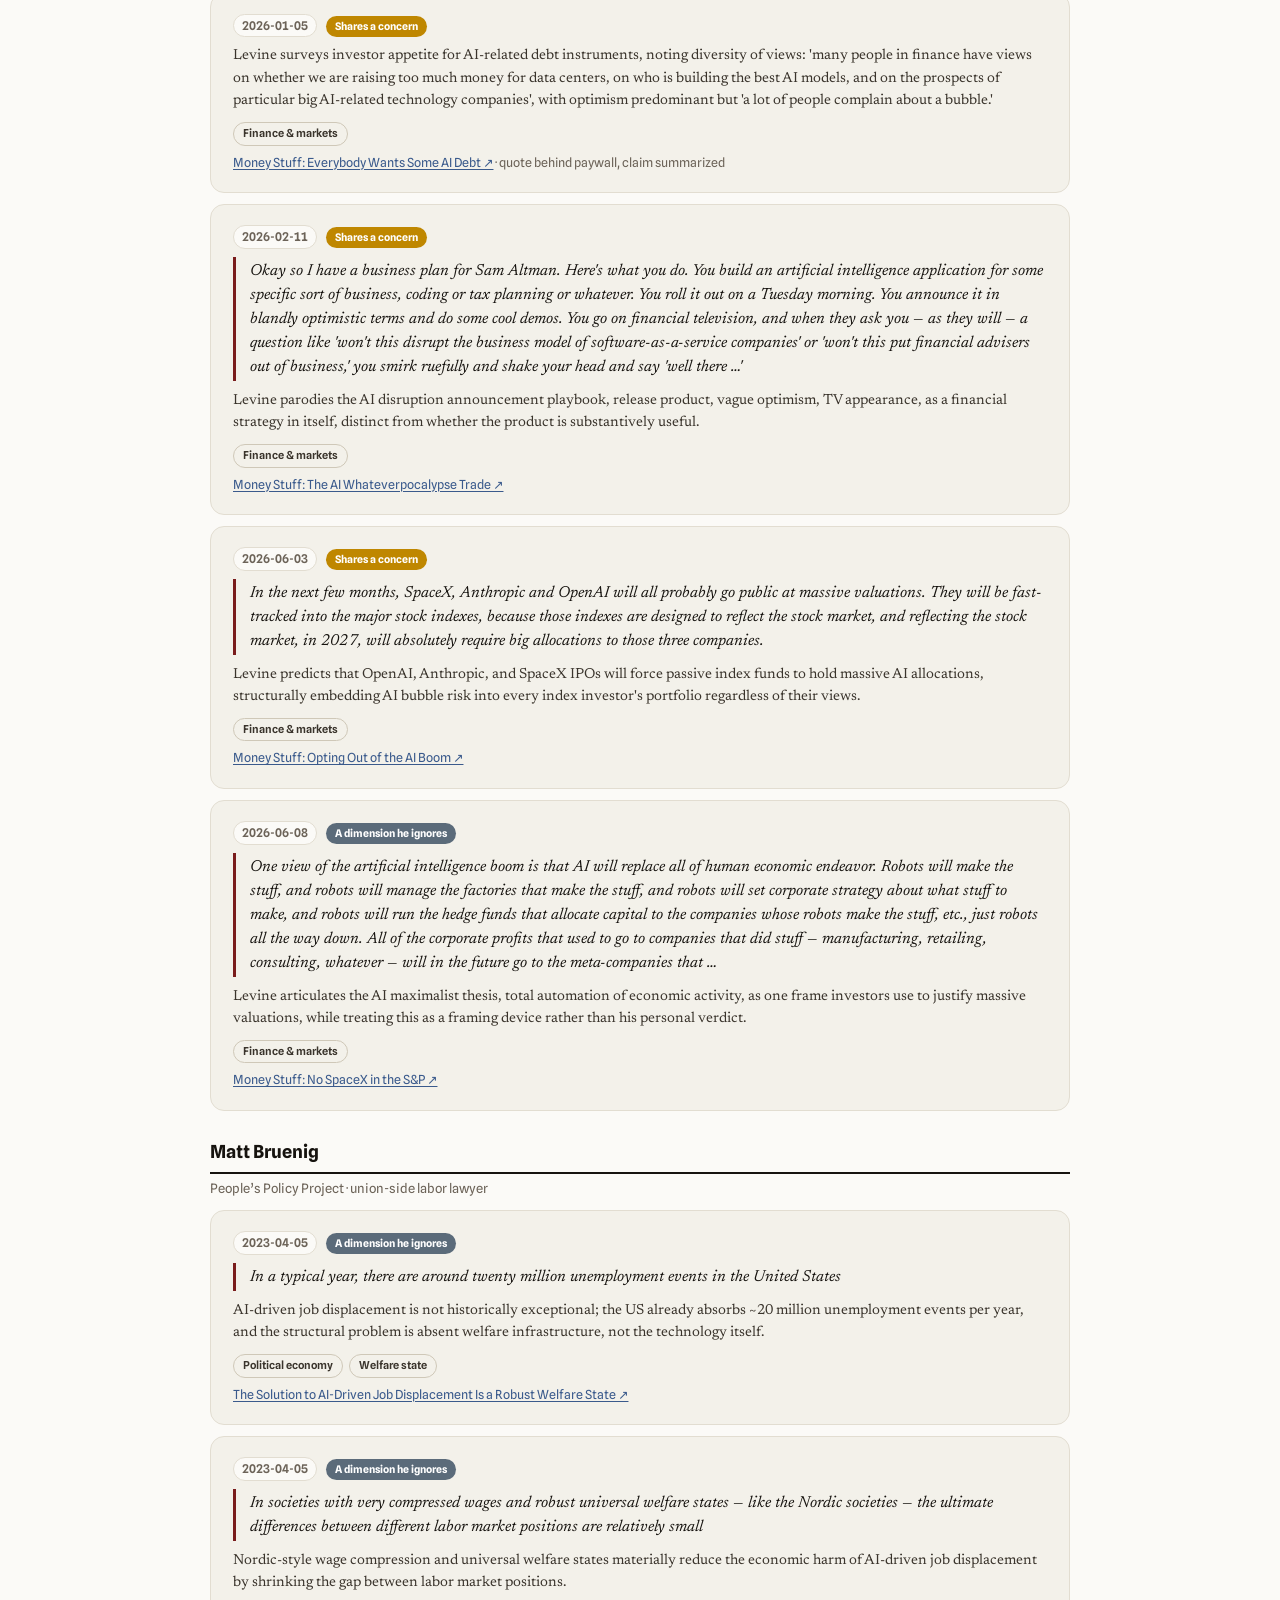
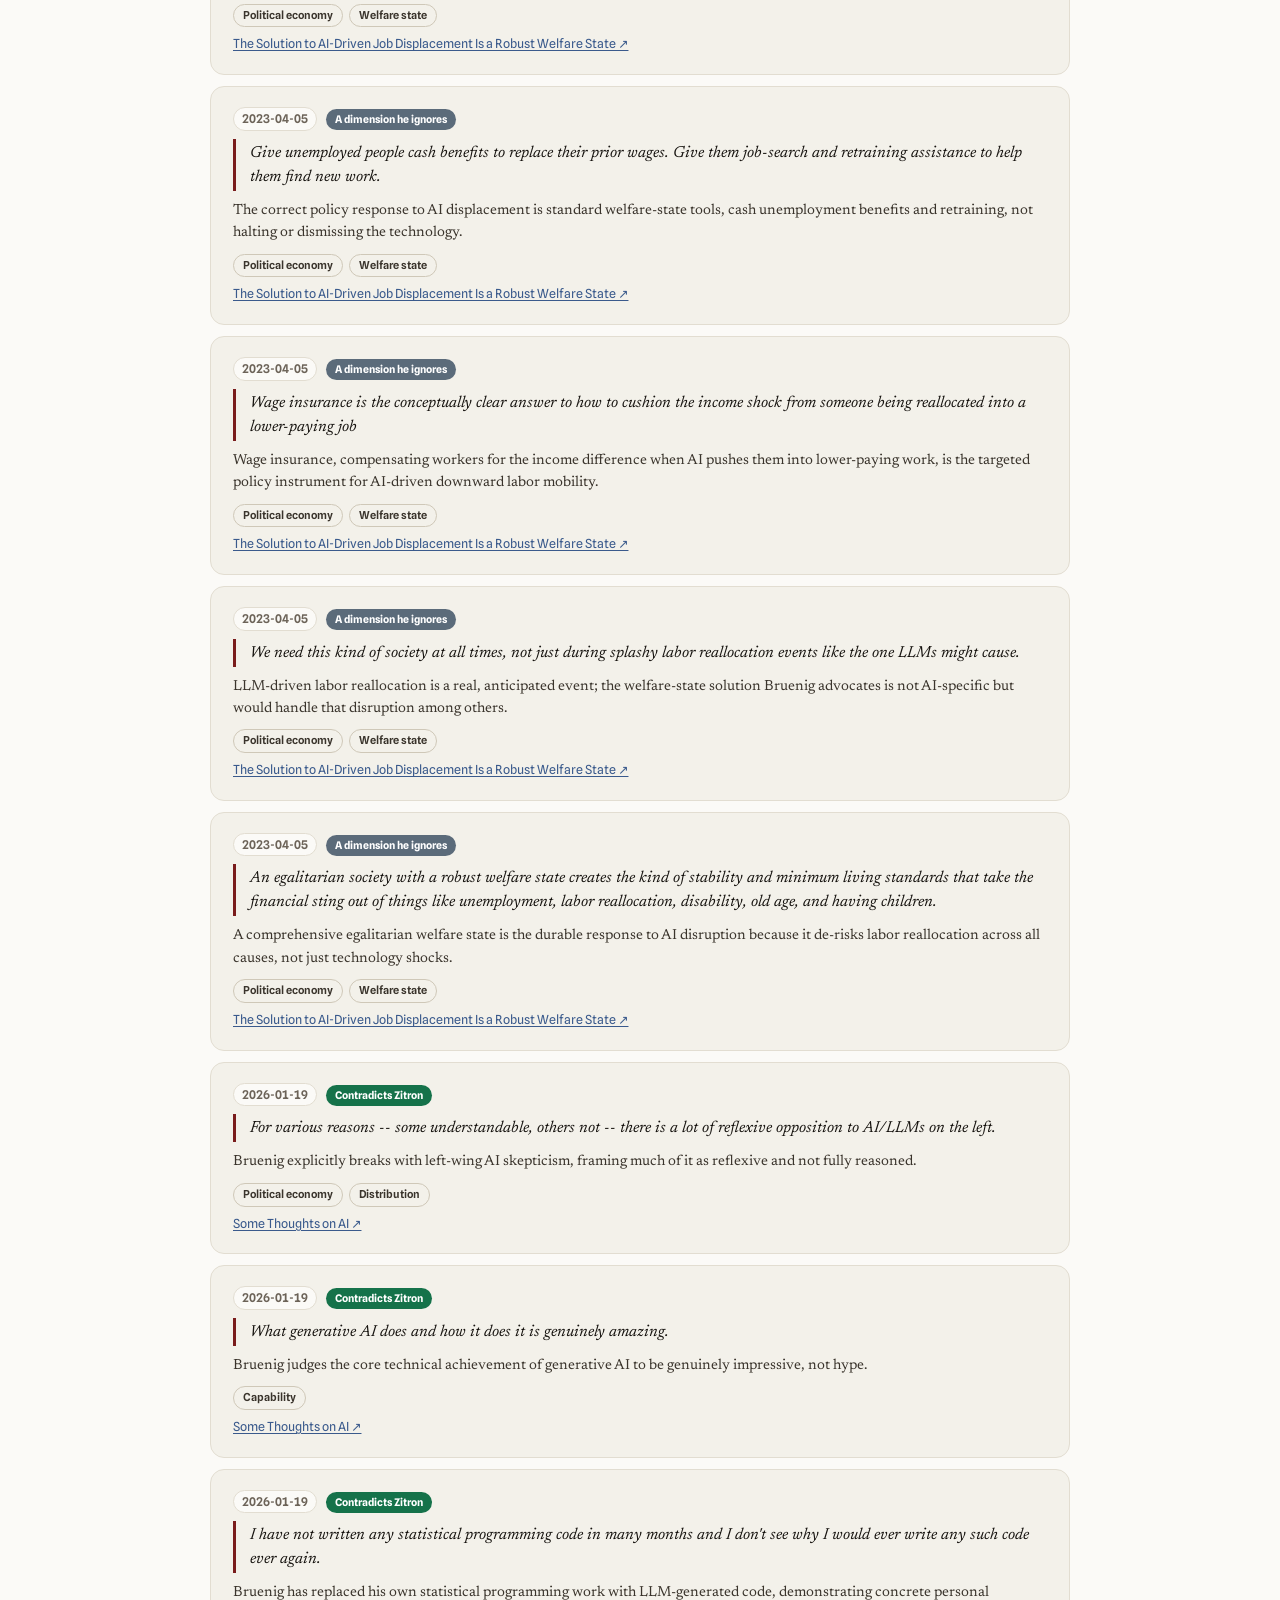
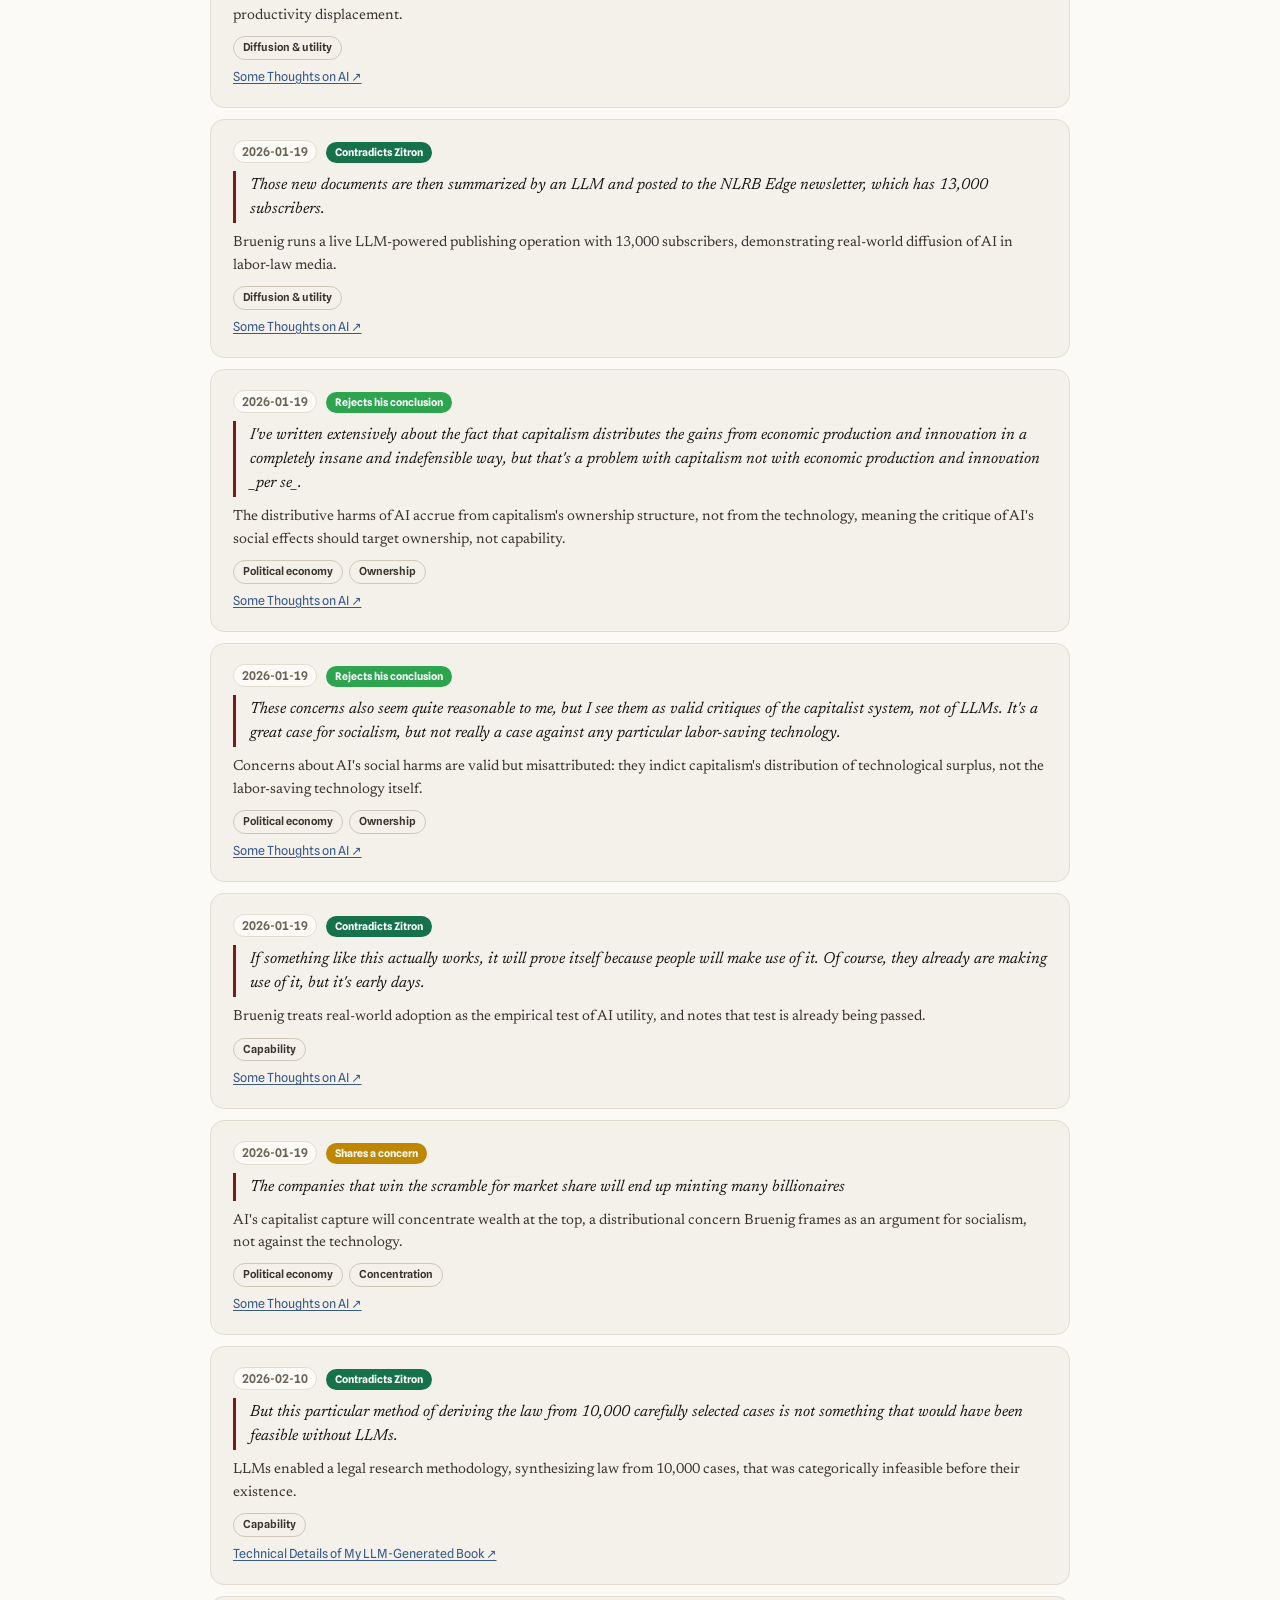
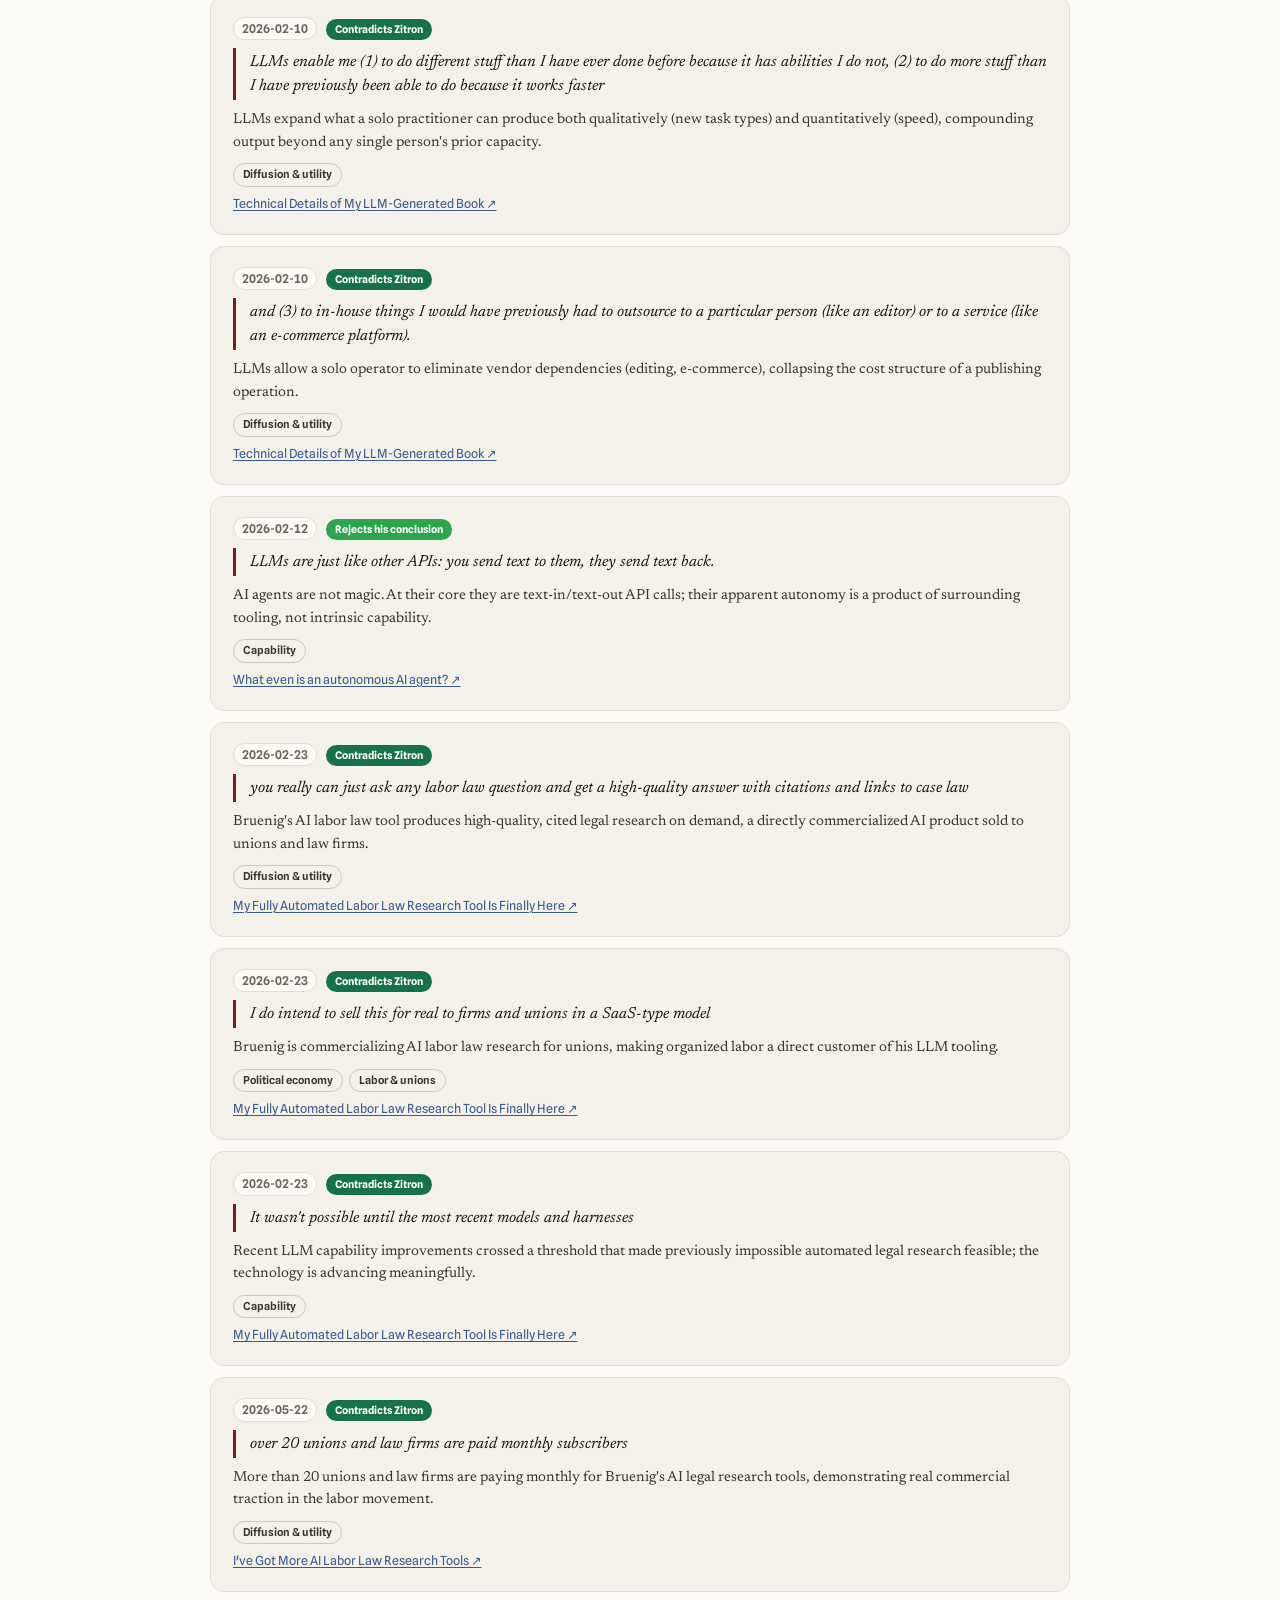
==== commit 4687c04c: "Design pass: measure, contrast, performance, keyboard access, mobile - Typography: prose measure cap" ====
--- a/analysts.html
+++ b/analysts.html
@@ -5,6 +5,8 @@
 <meta name="viewport" content="width=device-width, initial-scale=1.0">
 <title>The Literature · Zitron Dumbtron</title>
 <meta name="description" content="A verified database of what top-tier analysts (Tooze, Levine, Bruenig, Mazzucato, Perez, DeLong, Acemoglu) have written about AI, with a lit-review comparison to Ed Zitron: same concerns, opposite conclusions.">
+<meta name="theme-color" content="#fbfaf7">
+<link rel="icon" href="data:image/svg+xml,<svg xmlns='http://www.w3.org/2000/svg' viewBox='0 0 100 100'><text y='.9em' font-size='90'>📊</text></svg>">
 <link rel="preconnect" href="https://fonts.googleapis.com">
 <link rel="preconnect" href="https://fonts.gstatic.com" crossorigin>
 <link href="https://fonts.googleapis.com/css2?family=Newsreader:ital,opsz,wght@0,6..72,400;0,6..72,500;0,6..72,600;1,6..72,400;1,6..72,500&family=Spline+Sans:wght@400;500;600;700&display=swap" rel="stylesheet">
@@ -15,7 +17,7 @@
   .litfilters .fl{font-family:var(--sans);font-size:11px;font-weight:700;letter-spacing:.04em;text-transform:uppercase;color:var(--muted);margin:0 2px}
   .litauthorhead{font-family:var(--sans);font-weight:700;font-size:18px;margin:26px 0 4px;padding-bottom:6px;border-bottom:2px solid var(--ink)}
   .litauthorwho{font-family:var(--sans);font-size:13px;color:var(--muted);margin:0 0 8px}
-  .litcard{border:1px solid var(--hair);border-radius:11px;padding:15px 17px;margin:11px 0;background:var(--paper-2)}
+  .litcard{border:1px solid var(--hair);border-radius:var(--r-card);padding:var(--pad-card);margin:11px 0;background:var(--paper-2)}
   .littop{display:flex;align-items:baseline;gap:9px;flex-wrap:wrap;margin-bottom:8px}
   .litdate{font-family:var(--sans);font-size:12px;font-weight:600;color:var(--muted);background:var(--paper);border:1px solid var(--hair);padding:1px 8px;border-radius:20px}
   .litstance{font-family:var(--sans);font-size:10.5px;font-weight:700;color:#fff;padding:2px 9px;border-radius:20px}
@@ -40,11 +42,11 @@
     </nav>
     <span class="spacer"></span>
     <button class="navtoggle" id="navToggle" aria-label="Menu" aria-expanded="false"><svg viewBox="0 0 24 24" fill="none" stroke="currentColor" stroke-width="2" stroke-linecap="round"><line x1="3" y1="6" x2="21" y2="6"/><line x1="3" y1="12" x2="21" y2="12"/><line x1="3" y1="18" x2="21" y2="18"/></svg></button>
-    <button class="tbtn" id="themeBtn" title="Toggle theme">◑ Theme</button>
+    <button class="tbtn" id="themeBtn" title="Toggle theme" aria-pressed="false">◑ Theme</button>
   </div>
 </div>
 
-<div class="wrap">
+<main class="wrap">
   <header class="hero">
     <div class="col">
       <div class="kicker">The Literature · Same Concerns, Opposite Conclusions</div>
@@ -72,14 +74,14 @@
     <div class="litfilters" id="litFilters"></div>
     <div id="litList"></div>
   </section>
-</div>
+</main>
 
 <footer><div class="wrap"><div class="col"><p><span class="tag">Zitron Dumbtron</span> The Literature. Author: <strong>Claude Opus 4.8, Fable 5.0, and Nick Warino</strong>. Quotations used for analysis and criticism; every source verified live.</p></div></div></footer>
 
-<script src="assets/analysts.js"></script>
+<script src="assets/analysts.js" defer></script>
 <script>
-(function(){const tb=document.getElementById('themeBtn'),root=document.documentElement;function setT(t){root.setAttribute('data-theme',t);try{localStorage.setItem('zd-theme',t);}catch(e){}}try{const s=localStorage.getItem('zd-theme');if(s)setT(s);}catch(e){}tb.onclick=()=>setT(root.getAttribute('data-theme')==='light'?'dark':'light');const nt=document.getElementById('navToggle'),nv=document.getElementById('topnav');if(nt&&nv){nt.onclick=()=>{const o=nv.classList.toggle('open');nt.setAttribute('aria-expanded',o?'true':'false');};nv.querySelectorAll('a').forEach(a=>a.addEventListener('click',()=>nv.classList.remove('open')));}})();
-(function(){
+(function(){const tb=document.getElementById('themeBtn'),root=document.documentElement;function setT(t){root.setAttribute('data-theme',t);tb.setAttribute('aria-pressed',t==='dark'?'true':'false');try{localStorage.setItem('zd-theme',t);}catch(e){}}try{const s=localStorage.getItem('zd-theme');if(s)setT(s);}catch(e){}tb.onclick=()=>setT(root.getAttribute('data-theme')==='light'?'dark':'light');const nt=document.getElementById('navToggle'),nv=document.getElementById('topnav');if(nt&&nv){nt.onclick=()=>{const o=nv.classList.toggle('open');nt.setAttribute('aria-expanded',o?'true':'false');};nv.querySelectorAll('a').forEach(a=>a.addEventListener('click',()=>nv.classList.remove('open')));}})();
+window.addEventListener('DOMContentLoaded',function(){
   const D=window.ANALYSTS||[];
   document.getElementById('nclaims').textContent=D.length;
   const AUTH=['Adam Tooze','Matt Levine','Matt Bruenig','Mariana Mazzucato','Carlota Perez','J. Bradford DeLong','Daron Acemoglu'];
@@ -96,7 +98,7 @@
   Object.keys(SCOPE).forEach(s=>fh+='<button class="chip" data-scope="'+s+'">'+SCOPE[s]+'</button>');
   fh+='<span class="fl" style="margin-left:8px">vs Zitron</span>';
   Object.keys(STANCE).forEach(s=>fh+='<button class="chip" data-stance="'+s+'">'+STANCE[s][0]+'</button>');
-  fh+='<input id="litSearch" placeholder="search quotes…" style="margin-left:8px;font-family:var(--sans);font-size:13px;padding:6px 11px;border:1px solid var(--hair-strong);border-radius:999px;background:transparent;color:var(--ink);min-width:160px">';
+  fh+='<input id="litSearch" placeholder="search quotes…" aria-label="Search quotes and claims" style="margin-left:8px;font-family:var(--sans);font-size:13px;padding:6px 11px;border:1px solid var(--hair-strong);border-radius:999px;background:transparent;color:var(--ink);min-width:160px">';
   document.getElementById('litFilters').innerHTML=fh;
   const tog=(b,set,key)=>{b.classList.toggle('on');const k=b.dataset[key];set.has(k)?set.delete(k):set.add(k);render();};
   document.querySelectorAll('[data-auth]').forEach(b=>b.onclick=()=>tog(b,st.auth,'auth'));
@@ -134,7 +136,7 @@
     L.innerHTML=html;
   }
   render();
-})();
+});
 (function(){
   var tip=document.getElementById('tip'); if(!tip)return;
   function esc(s){return (s||'').replace(/&/g,'&amp;').replace(/</g,'&lt;').replace(/>/g,'&gt;');}
--- a/assets/styles.css
+++ b/assets/styles.css
@@ -2,6 +2,7 @@
    Zitron Dumbtron — shared stylesheet (NYT-inspired)
    =========================================================== */
 :root{
+  color-scheme:light;
   --paper:#fbfaf7;
   --paper-2:#f3f1ea;
   --ink:#16130f;
@@ -15,7 +16,7 @@
   /* verdict colors */
   --v-true:#15724a;
   --v-true-bg:#e7f3ec;
-  --v-over:#9a6b00;
+  --v-over:#7d5600;
   --v-over-bg:#fbf2dc;
   --v-mis:#b1480f;
   --v-mis-bg:#fbeadd;
@@ -25,15 +26,20 @@
   --v-mixed-bg:#e6edf8;
   --v-unv:#5d564b;
   --v-unv-bg:#ece8df;
-  --v-mtrue:#3c8a52;
+  --v-mtrue:#2f7a44;
   --v-mtrue-bg:#eef5ec;
   --v-early:#5b6b7a;
   --v-early-bg:#e9edf1;
   --shadow:0 1px 2px rgba(20,16,10,.06),0 8px 30px rgba(20,16,10,.06);
   --serif:'Newsreader',Georgia,'Times New Roman',serif;
   --sans:'Spline Sans',system-ui,-apple-system,'Segoe UI',Roboto,Helvetica,Arial,sans-serif;
+  /* card tokens */
+  --r-card:14px;
+  --pad-card:20px 22px;
+  --r-chip:8px;
 }
 [data-theme="dark"]{
+  color-scheme:dark;
   --paper:#15130f;
   --paper-2:#1d1a15;
   --ink:#f3efe6;
@@ -52,6 +58,14 @@
 }
 *{box-sizing:border-box}
 html{scroll-behavior:smooth}
+section[id]{scroll-margin-top:72px}
+:focus-visible{outline:2px solid var(--link);outline-offset:2px}
+@media (prefers-reduced-motion: reduce){
+  html{scroll-behavior:auto}
+  *,*::before,*::after{transition-duration:.01ms!important;animation-duration:.01ms!important;animation-delay:0ms!important}
+}
+/* tabular figures wherever numbers line up */
+.stat .n,.mscore,.mnum,.rwsc,.cnt,.rwhn,.rwdate,.bar .v,.stack .tot,.litdate,.atime{font-variant-numeric:tabular-nums}
 body{
   margin:0;background:var(--paper);color:var(--ink);
   font-family:var(--serif);font-size:19px;line-height:1.62;
@@ -76,6 +90,7 @@
 .spacer{flex:1}
 .tbtn{font-family:var(--sans);font-size:13px;font-weight:600;border:1px solid var(--hair-strong);background:transparent;color:var(--ink-soft);border-radius:999px;padding:6px 12px;cursor:pointer}
 .tbtn:hover{border-color:var(--ink);color:var(--ink)}
+.progress{position:absolute;left:0;top:0;height:2px;width:0;background:var(--accent);z-index:51;pointer-events:none}
 
 /* ---------- Floating table of contents ---------- */
 .toc{position:fixed;right:20px;top:50%;transform:translateY(-50%);z-index:60;display:none;flex-direction:column;gap:1px;max-width:168px}
@@ -83,6 +98,14 @@
 .toc a{font-family:var(--sans);font-size:12px;color:var(--muted);text-decoration:none;padding:5px 12px;border-right:2px solid var(--hair);line-height:1.25;transition:color .15s,border-color .15s}
 .toc a:hover{color:var(--ink)}
 .toc a.active{color:var(--accent);border-right-color:var(--accent);font-weight:700}
+
+/* inline TOC fallback below the floating-TOC breakpoint */
+.toc-inline{max-width:660px;margin:22px auto 0;border:1px solid var(--hair);border-radius:10px;background:var(--paper-2);padding:10px 16px}
+.toc-inline summary{font-family:var(--sans);font-size:13px;font-weight:700;letter-spacing:.06em;text-transform:uppercase;color:var(--ink-soft);cursor:pointer}
+.toc-inline nav{display:flex;flex-wrap:wrap;gap:4px 16px;padding:10px 0 4px}
+.toc-inline a{font-family:var(--sans);font-size:13.5px;color:var(--link);text-decoration:none}
+.toc-inline a:hover{color:var(--accent)}
+@media(min-width:1340px){.toc-inline{display:none}}
 
 /* ---------- Shell ---------- */
 .wrap{max-width:1180px;margin:0 auto;padding:0 22px}
@@ -98,6 +121,8 @@
 
 /* ---------- Generic prose ---------- */
 .prose p{margin:0 0 1.05em}
+/* narrow running text to ~660px; charts and components keep the full 760px column */
+.prose>p,.prose>ul,.prose>ol,.prose>h2,.prose>h3,.prose>h4,.prose .pull{max-width:660px}
 .prose h2{font-family:var(--serif);font-weight:600;font-size:clamp(26px,3.6vw,34px);letter-spacing:-.01em;margin:1.6em 0 .5em;line-height:1.12}
 .prose h3{font-family:var(--sans);font-weight:700;font-size:15px;text-transform:uppercase;letter-spacing:.08em;color:var(--accent);margin:2em 0 .4em}
 .lead::first-letter{font-family:var(--serif);float:left;font-size:4.3em;line-height:.82;padding:.04em .1em 0 0;color:var(--accent);font-weight:600}
@@ -121,7 +146,8 @@
 .tierbody .lab{font-family:var(--sans);font-weight:600;font-size:15.5px;color:var(--ink-soft)}
 .tierrow.active .lab{color:var(--ink)}
 .tiermark{font-family:var(--sans);font-size:11.5px;font-weight:700;letter-spacing:.07em;text-transform:uppercase;color:#fff;background:var(--accent);padding:5px 13px;border-radius:999px;white-space:nowrap;box-shadow:0 2px 8px rgba(122,28,28,.3)}
-.t-s{background:#1f7a4d}.t-a{background:#4f9e3a}.t-b{background:#b8902a}.t-c{background:#c2691c}.t-d{background:#b23a1f}.t-f{background:#8f1d1d}
+.t-s{background:#1f7a4d}.t-a{background:#4f9e3a}.t-b{background:#8a6a14}.t-c{background:#c2691c}.t-d{background:#b23a1f}.t-f{background:#8f1d1d}
+[data-theme="dark"] .tiermark{color:#15130f}
 
 /* ---------- Dashboard ---------- */
 .dash{display:grid;grid-template-columns:repeat(auto-fit,minmax(150px,1fr));gap:14px;margin:26px 0}
@@ -148,7 +174,7 @@
 /* ---------- Claim cards ---------- */
 .claims{margin:26px 0 10px}
 .seclabel{font-family:var(--sans);font-size:13px;font-weight:700;letter-spacing:.1em;text-transform:uppercase;color:var(--muted);margin:34px 0 8px;padding-bottom:8px;border-bottom:2px solid var(--ink)}
-.claim{border:1px solid var(--hair);border-radius:14px;background:var(--paper);box-shadow:var(--shadow);padding:22px 24px;margin:16px 0;scroll-margin-top:120px}
+.claim{border:1px solid var(--hair);border-radius:var(--r-card);background:var(--paper);box-shadow:var(--shadow);padding:var(--pad-card);margin:16px 0;scroll-margin-top:120px}
 .claim .top{display:flex;justify-content:space-between;gap:14px;align-items:flex-start;flex-wrap:wrap}
 .claim .meta{font-family:var(--sans);font-size:11.5px;letter-spacing:.05em;text-transform:uppercase;color:var(--muted)}
 .verdict{font-family:var(--sans);font-size:12px;font-weight:700;letter-spacing:.04em;text-transform:uppercase;padding:4px 11px;border-radius:999px;white-space:nowrap}
@@ -196,7 +222,7 @@
 .empty{font-family:var(--sans);color:var(--muted);text-align:center;padding:40px;font-size:15px}
 
 /* ---------- Report card table ---------- */
-.report{background:var(--paper-2);border:1px solid var(--hair);border-radius:16px;padding:8px 26px 26px;margin:28px 0}
+.report{background:var(--paper-2);border:1px solid var(--hair);border-radius:var(--r-card);padding:var(--pad-card);margin:28px 0}
 .report table{width:100%;border-collapse:collapse;font-size:16px}
 .report th,.report td{text-align:left;padding:13px 8px;border-bottom:1px solid var(--hair)}
 .report th{font-family:var(--sans);font-size:12px;text-transform:uppercase;letter-spacing:.06em;color:var(--muted)}
@@ -229,7 +255,7 @@
 .legend i{width:12px;height:12px;border-radius:3px;display:inline-block}
 
 /* lens cards */
-.lens{border:1px solid var(--hair);border-radius:14px;background:var(--paper);box-shadow:var(--shadow);padding:22px 24px;margin:18px 0}
+.lens{border:1px solid var(--hair);border-radius:var(--r-card);background:var(--paper);box-shadow:var(--shadow);padding:var(--pad-card);margin:18px 0}
 .lens .q{font-family:var(--serif);font-weight:600;font-size:21px;line-height:1.25;margin:0 0 4px}
 .lens .rel{font-family:var(--sans);font-size:12px;font-weight:700;letter-spacing:.04em;text-transform:uppercase;padding:4px 11px;border-radius:999px;display:inline-block;margin:6px 0 12px}
 .rel-sup{color:var(--v-true);background:var(--v-true-bg)}
@@ -245,6 +271,15 @@
 /* ---------- Stakes badges ---------- */
 .st{font-family:var(--sans);font-size:10.5px;font-weight:700;letter-spacing:.04em;padding:3px 8px;border-radius:6px;color:#fff;white-space:nowrap}
 .st-S1{background:#8f1d1d}.st-S2{background:#b1480f}.st-S3{background:#5b3a86}.st-S4{background:#2a4a86}.st-S5{background:#1f6d54}.st-S6{background:#4a6b2a}.st-S7{background:#6c6358}
+/* lightened badge variants for dark paper */
+[data-theme="dark"] .st-S1,[data-theme="dark"] .sc-tech{background:#aa4040}
+[data-theme="dark"] .st-S2,[data-theme="dark"] .sc-demand{background:#c4602a}
+[data-theme="dark"] .st-S3,[data-theme="dark"] .sc-poli{background:#7a59a8}
+[data-theme="dark"] .st-S4,[data-theme="dark"] .sc-company{background:#4a6aa6}
+[data-theme="dark"] .st-S5{background:#3d8a6f}
+[data-theme="dark"] .st-S6{background:#678a45}
+[data-theme="dark"] .st-S7,[data-theme="dark"] .sc-other{background:#877d70}
+[data-theme="dark"] .sc-industry{background:#3d6f5e}
 
 /* ---------- Stakes x Correctness matrix ---------- */
 .matrix{margin:18px 0;border:1px solid var(--hair);border-radius:14px;overflow:hidden;box-shadow:var(--shadow)}
@@ -275,6 +310,8 @@
 .dotline .axis{position:absolute;bottom:0;left:0;right:0;height:1px;background:var(--hair-strong)}
 .dot{position:absolute;width:9px;height:9px;border-radius:50%;background:var(--accent);opacity:.62;transform:translate(-50%,0);cursor:pointer;transition:opacity .12s,transform .12s;border:1px solid var(--paper)}
 .dot:hover{opacity:1;transform:translate(-50%,0) scale(1.7);z-index:5}
+/* larger invisible hit area for the tiny timeline dots */
+.dotline .dot::after,.dminitl .dot::after{content:'';position:absolute;inset:-8px}
 .ticks{display:flex;justify-content:space-between;font-family:var(--sans);font-size:11px;color:var(--muted);margin-top:2px}
 .catverdict{font-family:var(--sans);font-size:12px;font-weight:700;letter-spacing:.03em;text-transform:uppercase;padding:4px 10px;border-radius:999px;display:inline-block;margin:12px 0 8px}
 .catanalysis{font-size:16px;line-height:1.55;color:var(--ink-soft);margin:0 0 10px}
@@ -317,7 +354,7 @@
 /* ---------- Evans deck + cards ---------- */
 .deckwrap{position:relative;width:100%;padding-top:62%;margin:18px 0;border:1px solid var(--hair);border-radius:12px;overflow:hidden;box-shadow:var(--shadow);background:var(--paper-2)}
 .deckwrap iframe{position:absolute;inset:0;width:100%;height:100%;border:0}
-.evcard{border:1px solid var(--hair);border-left:4px solid var(--accent);border-radius:10px;background:var(--paper);box-shadow:var(--shadow);padding:15px 18px;margin:12px 0}
+.evcard{border:1px solid var(--hair);border-left:4px solid var(--accent);border-radius:var(--r-card);background:var(--paper);box-shadow:var(--shadow);padding:var(--pad-card);margin:12px 0}
 .evcard .et{font-family:var(--serif);font-weight:600;font-size:18px;line-height:1.25}
 .evcard .es{font-family:var(--sans);font-size:12.5px;color:var(--muted);margin:3px 0 9px}
 .evcard p{margin:0 0 8px;font-size:16px;line-height:1.5;color:var(--ink-soft)}
@@ -397,7 +434,7 @@
 .rwfrow:hover{background:var(--paper-2)}
 
 /* top-tier analyst panel */
-.panelist{border:1px solid var(--hair);border-radius:12px;padding:16px 18px;margin:12px 0;background:var(--paper-2)}
+.panelist{border:1px solid var(--hair);border-radius:var(--r-card);padding:var(--pad-card);margin:12px 0;background:var(--paper-2)}
 .phead{display:flex;align-items:baseline;gap:10px;flex-wrap:wrap;margin-bottom:9px}
 .pname{font-family:var(--sans);font-weight:700;font-size:16px;color:var(--ink)}
 .pwho{font-family:var(--sans);font-size:12.5px;color:var(--muted)}
@@ -407,19 +444,24 @@
 .pstance .yes{color:var(--v-true);font-weight:700}
 .pstance .no{color:var(--v-false);font-weight:700}
 
-/* mobile nav toggle */
+/* mobile nav toggle (collapses at 900px: the 9-item topnav wraps badly at mid widths) */
 .navtoggle{display:none;background:none;border:1px solid var(--hair-strong);border-radius:8px;width:38px;height:34px;cursor:pointer;align-items:center;justify-content:center;color:var(--ink)}
 .navtoggle svg{width:18px;height:18px}
+@media (max-width:900px){
+  .topbar-inner{flex-wrap:wrap}
+  .navtoggle{display:flex}
+  .topnav{order:5;width:100%;display:none;flex-direction:column;gap:2px;margin:4px 0 6px}
+  .topnav.open{display:flex}
+  .topnav a{padding:10px 12px;border-radius:8px}
+}
 @media (max-width:640px){
   body{font-size:18px}
   .hero{padding:40px 0 22px}
   .filterbar{top:51px}
   .claim{padding:18px}
   .bar .lab{width:96px}
-  .topbar-inner{flex-wrap:wrap}
-  .navtoggle{display:flex}
-  .topnav{order:5;width:100%;display:none;flex-direction:column;gap:2px;margin:4px 0 6px}
-  .topnav.open{display:flex}
-  .topnav a{padding:10px 12px;border-radius:8px}
   .rwcols{grid-template-columns:1fr}
-}
+  .mrow{flex-wrap:wrap;row-gap:6px}
+  .mrow .mst{width:100%}
+  .mrow .mnum{width:auto;font-size:11px}
+}
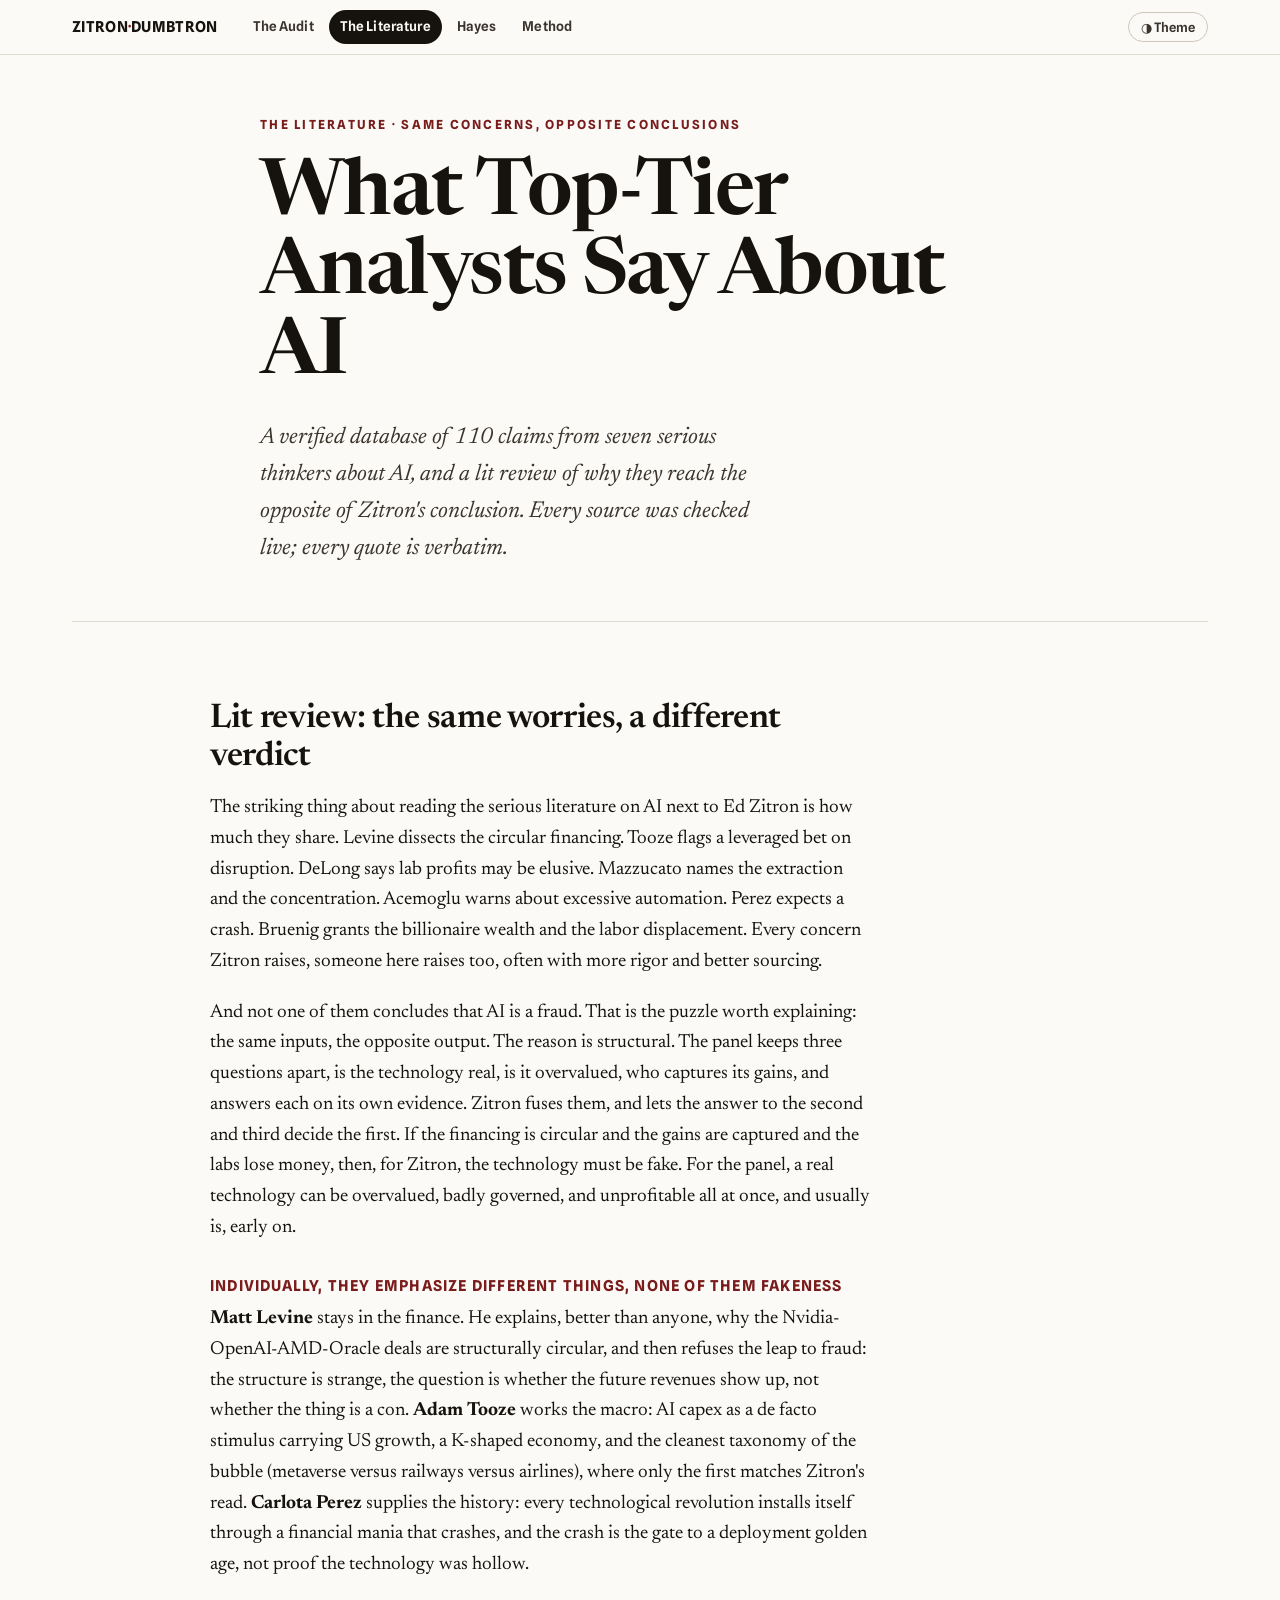
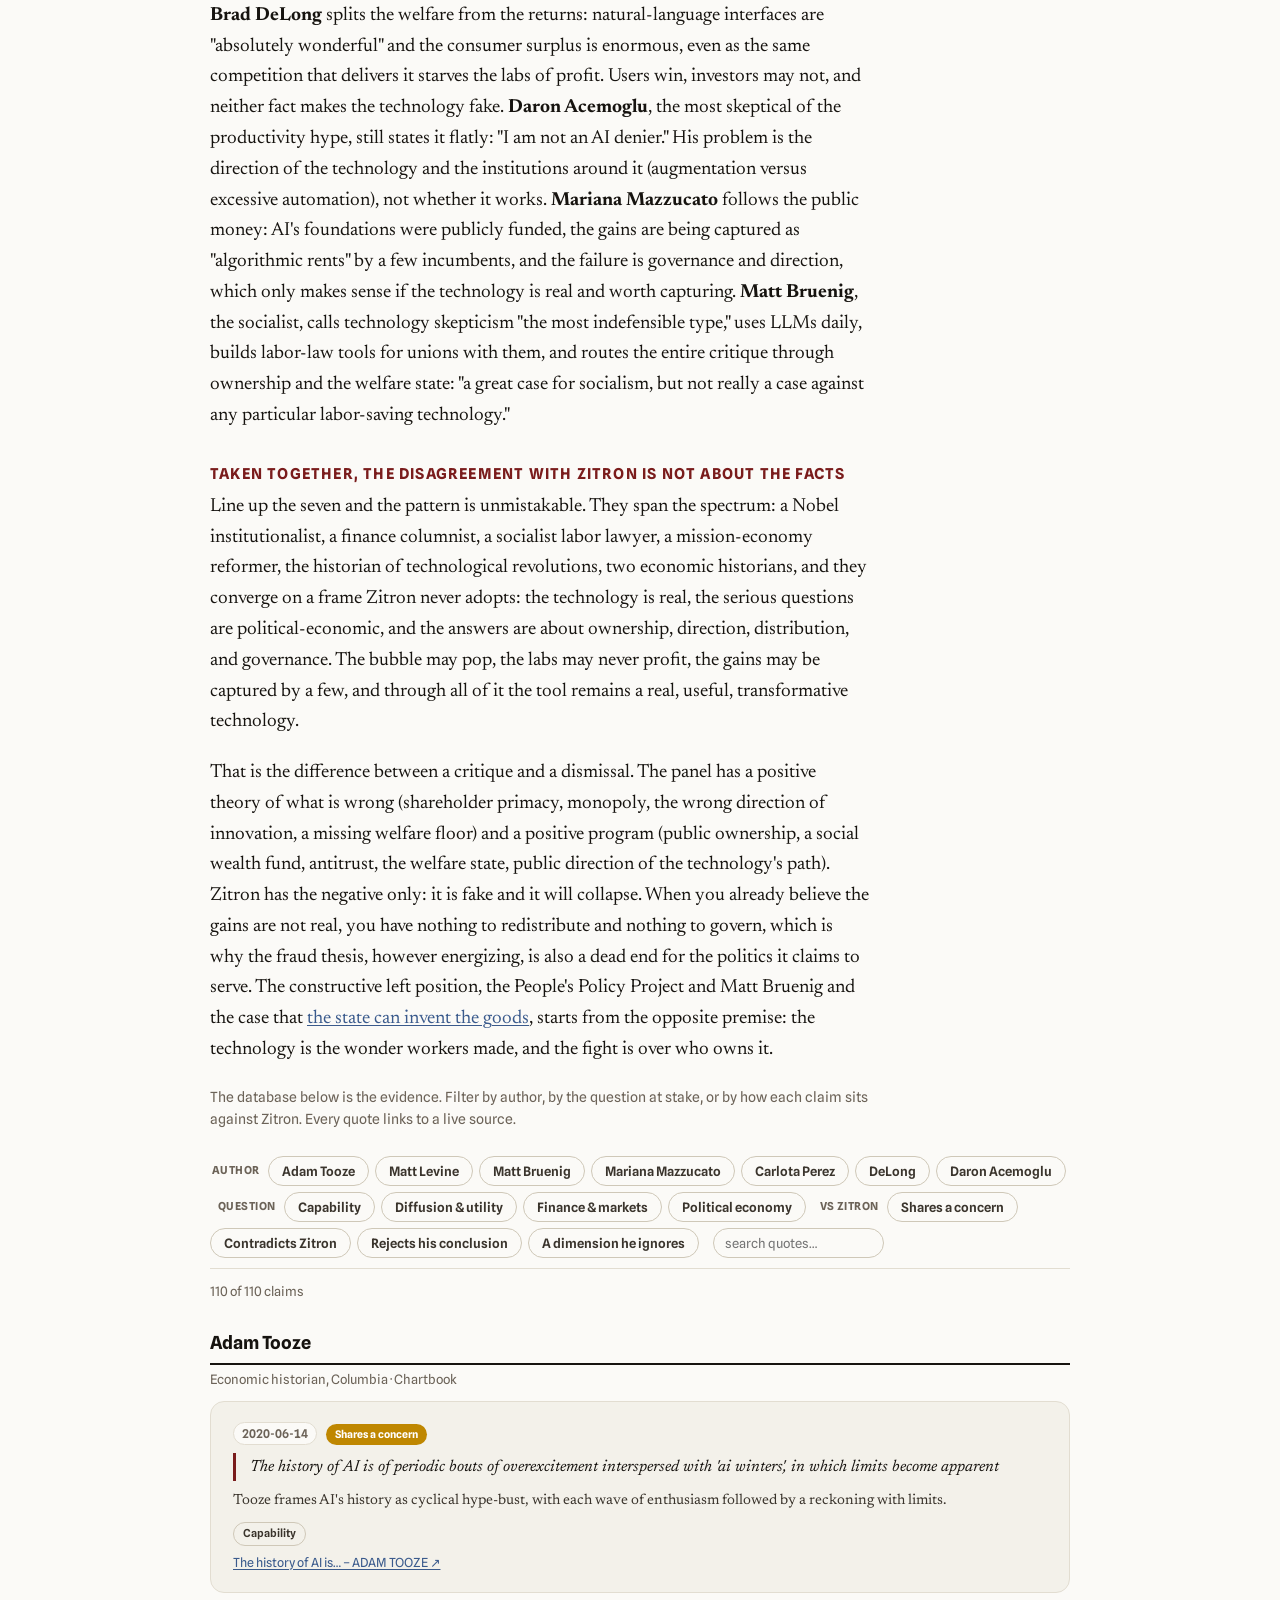
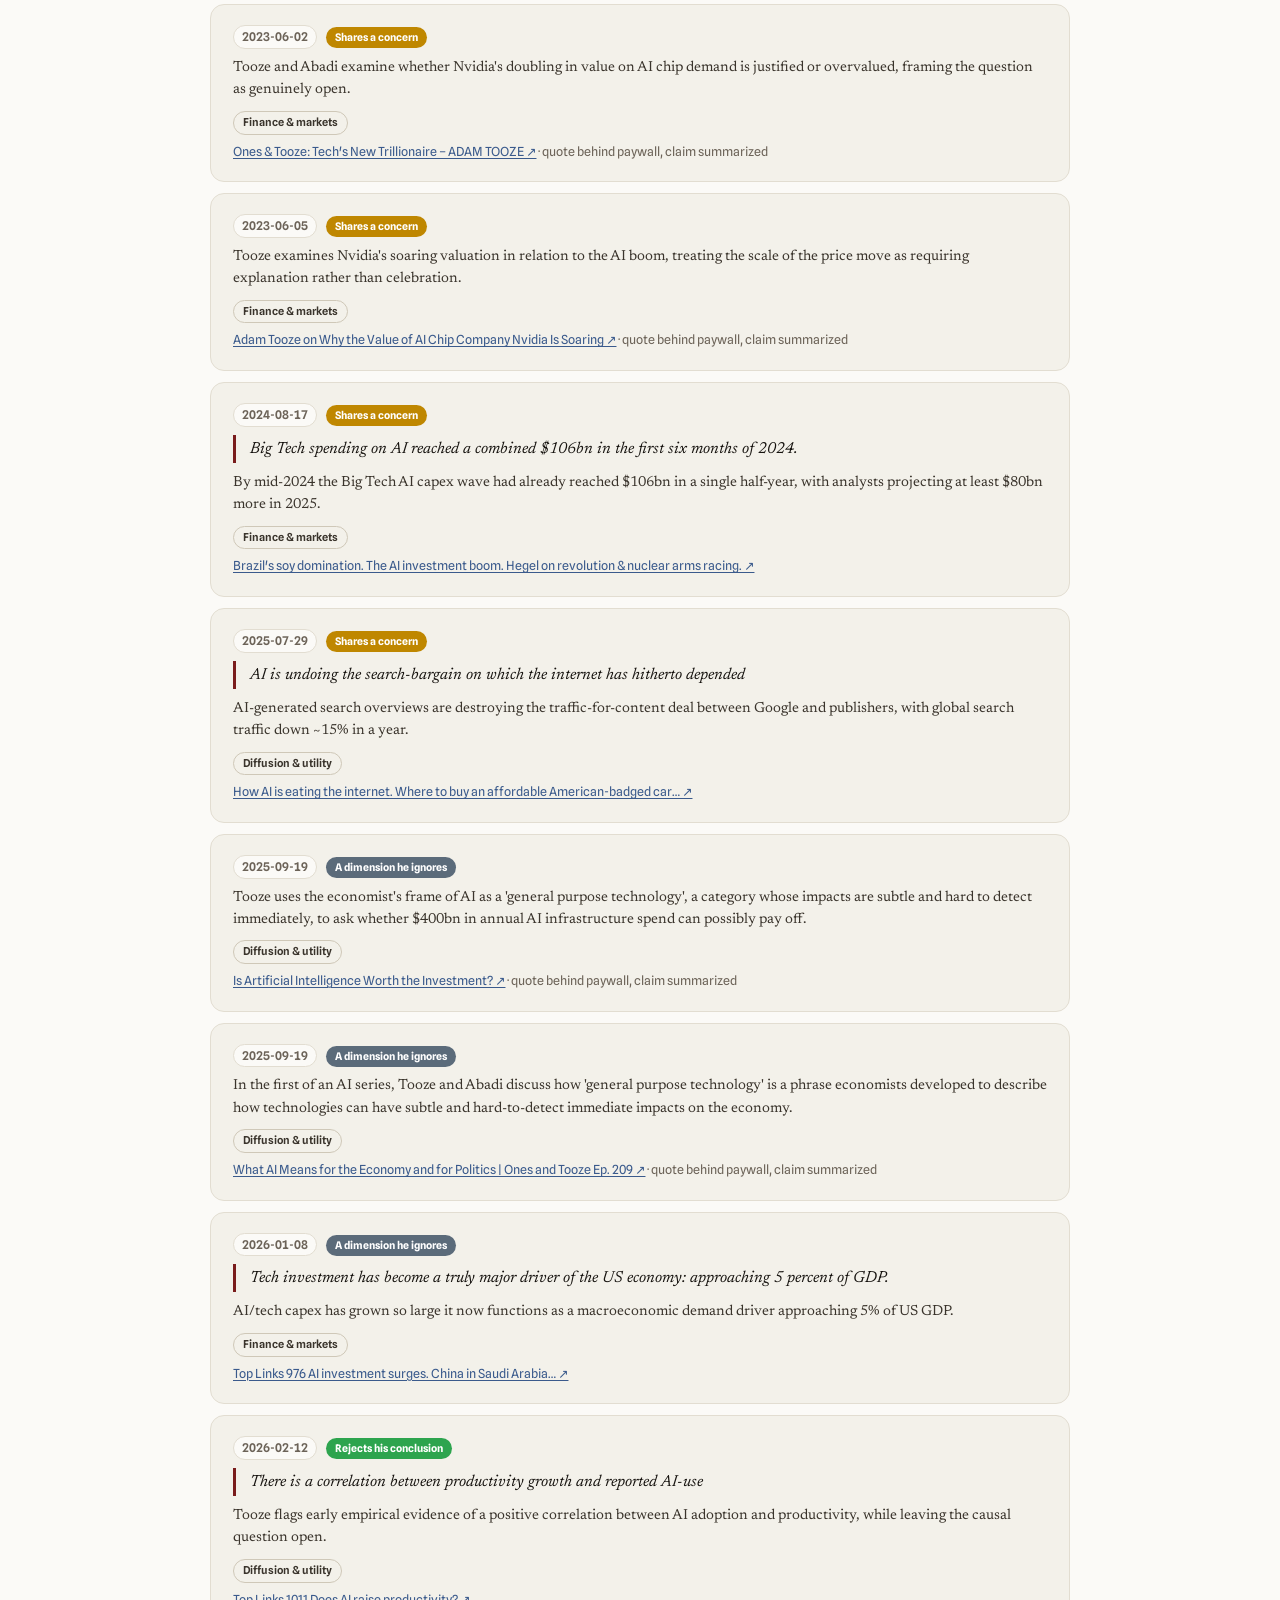
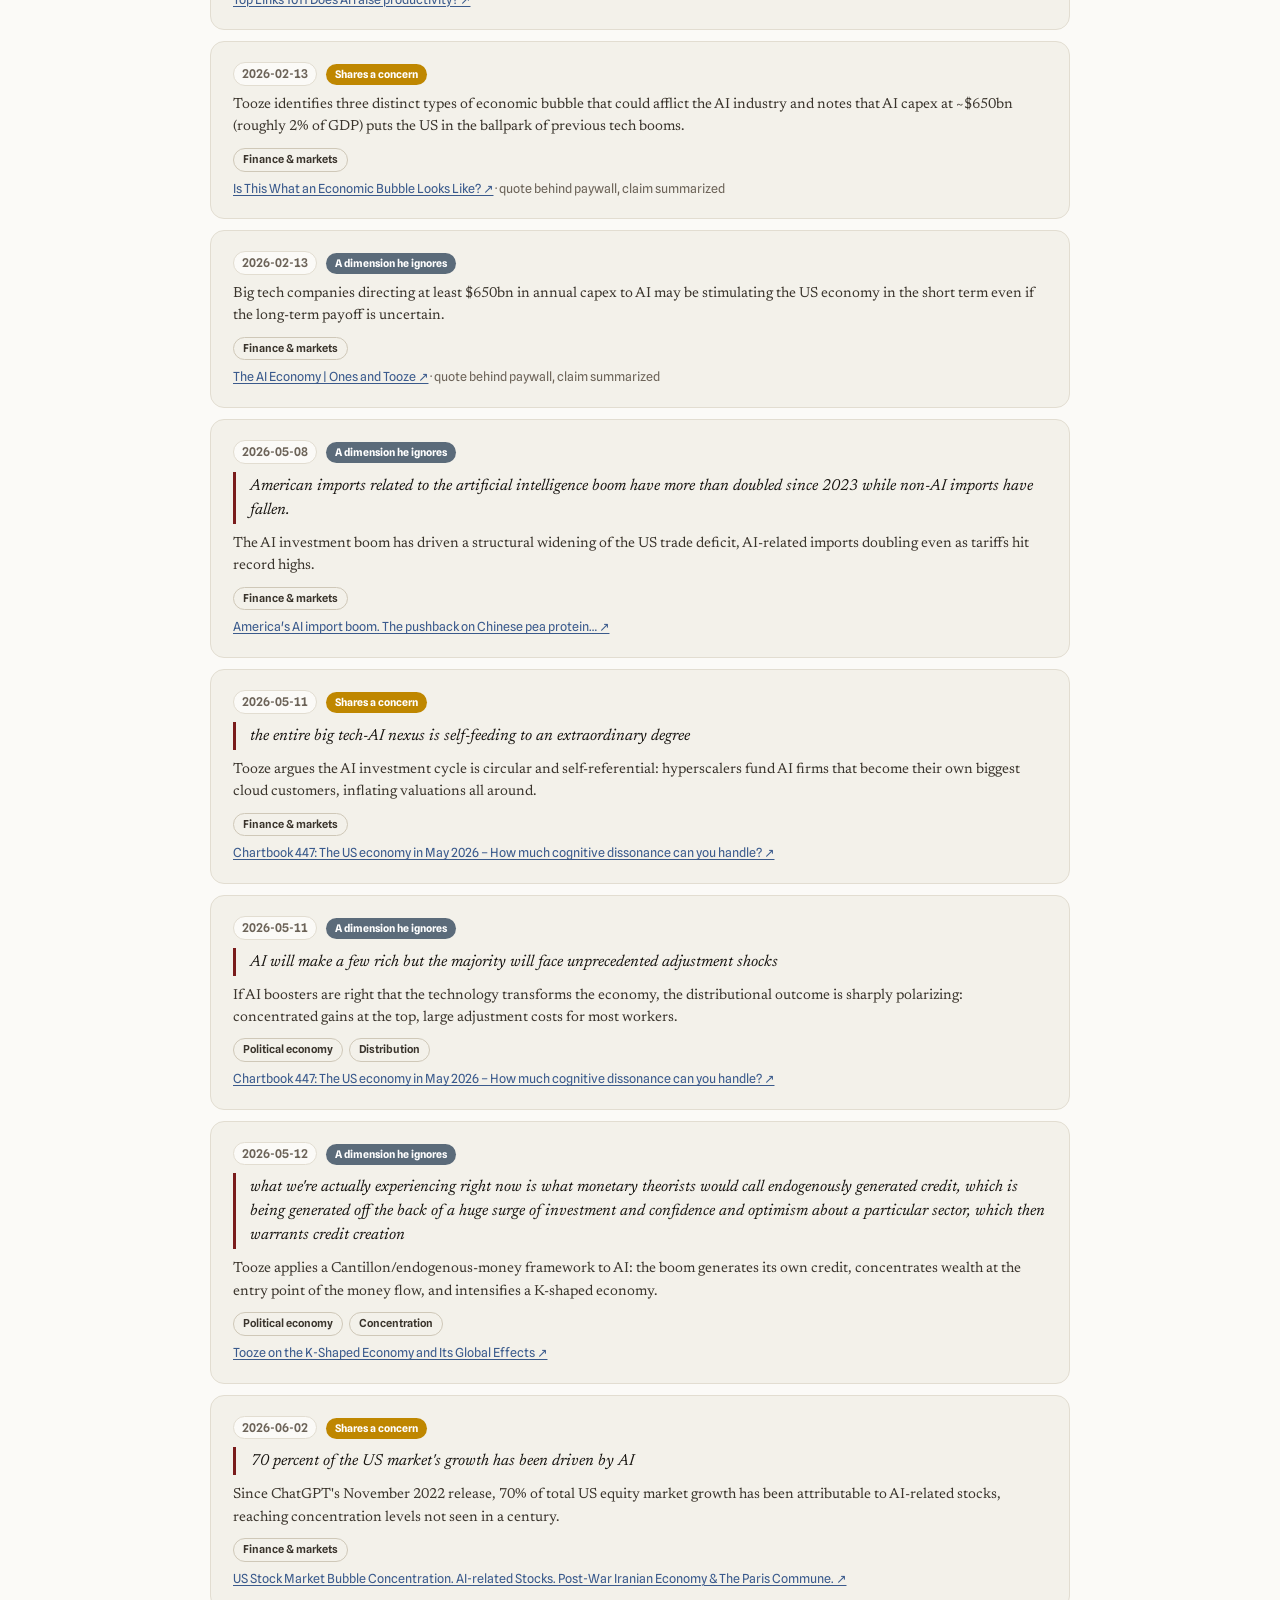
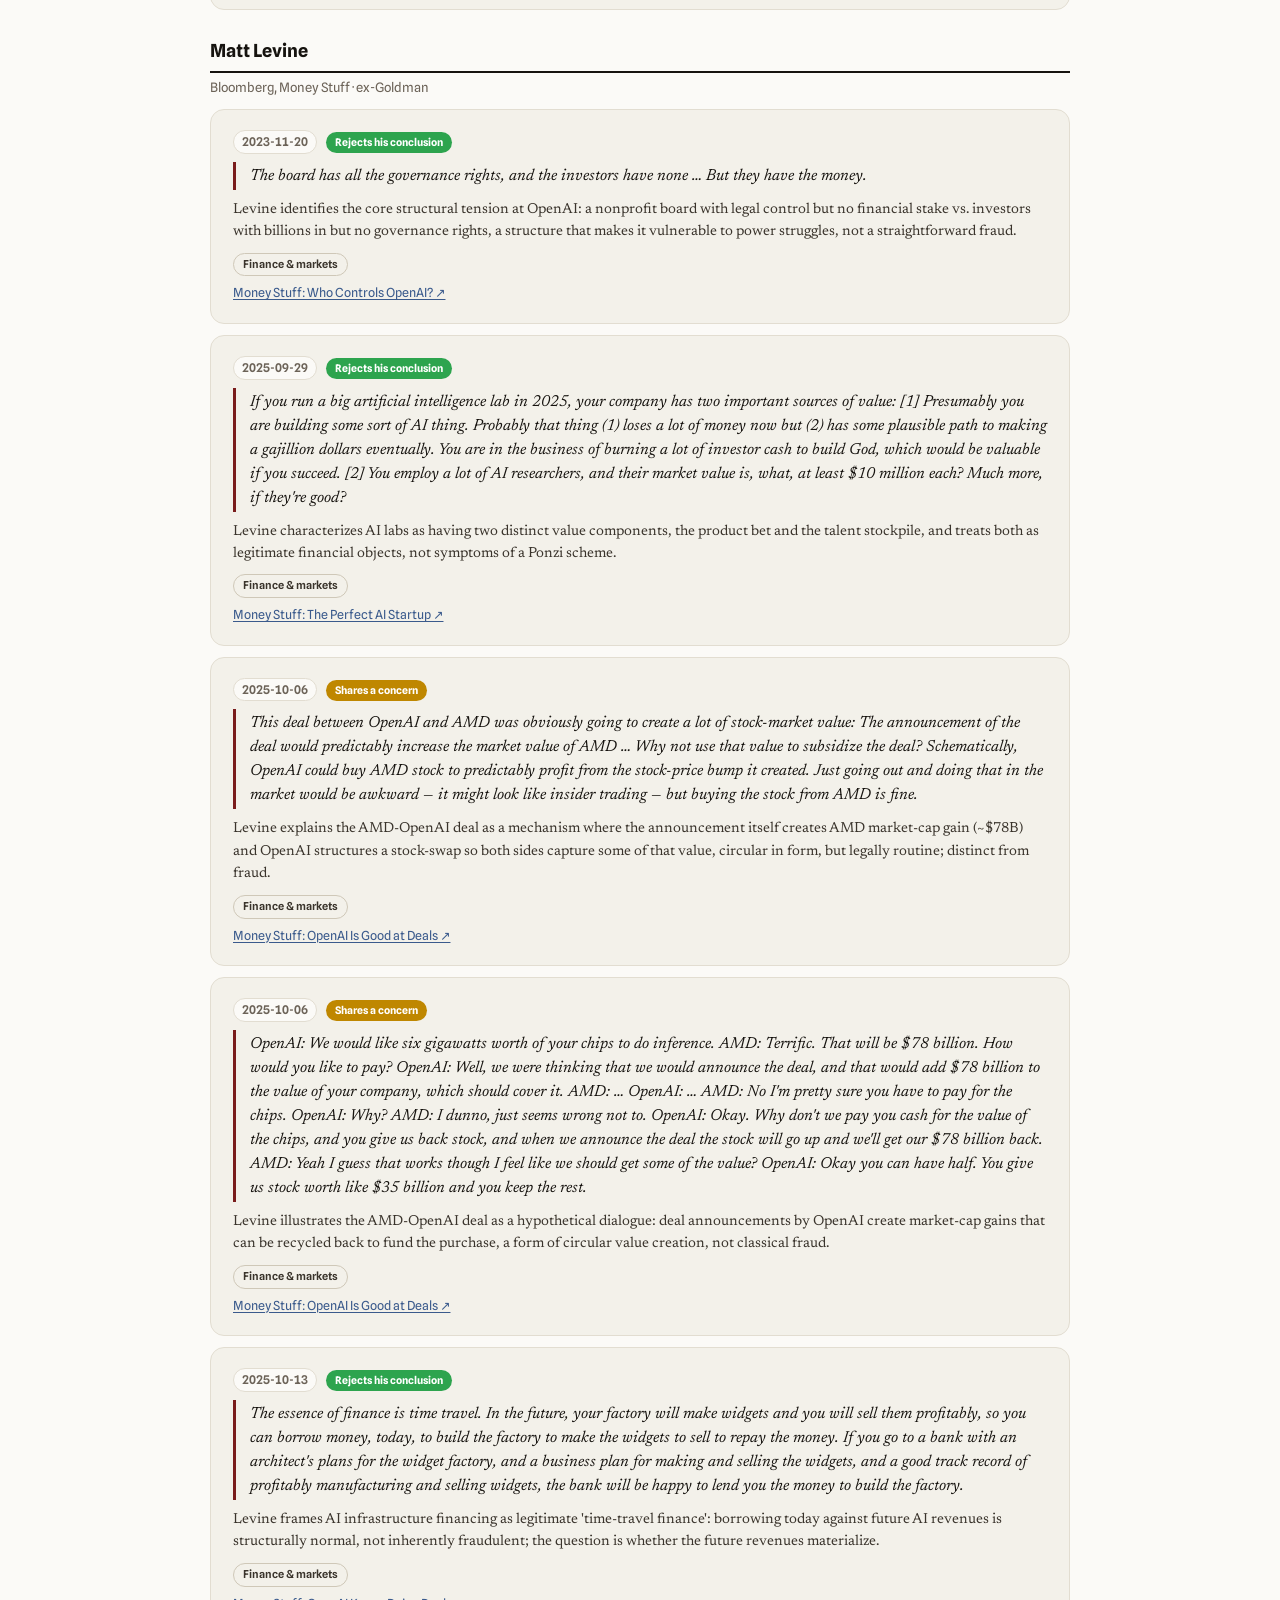
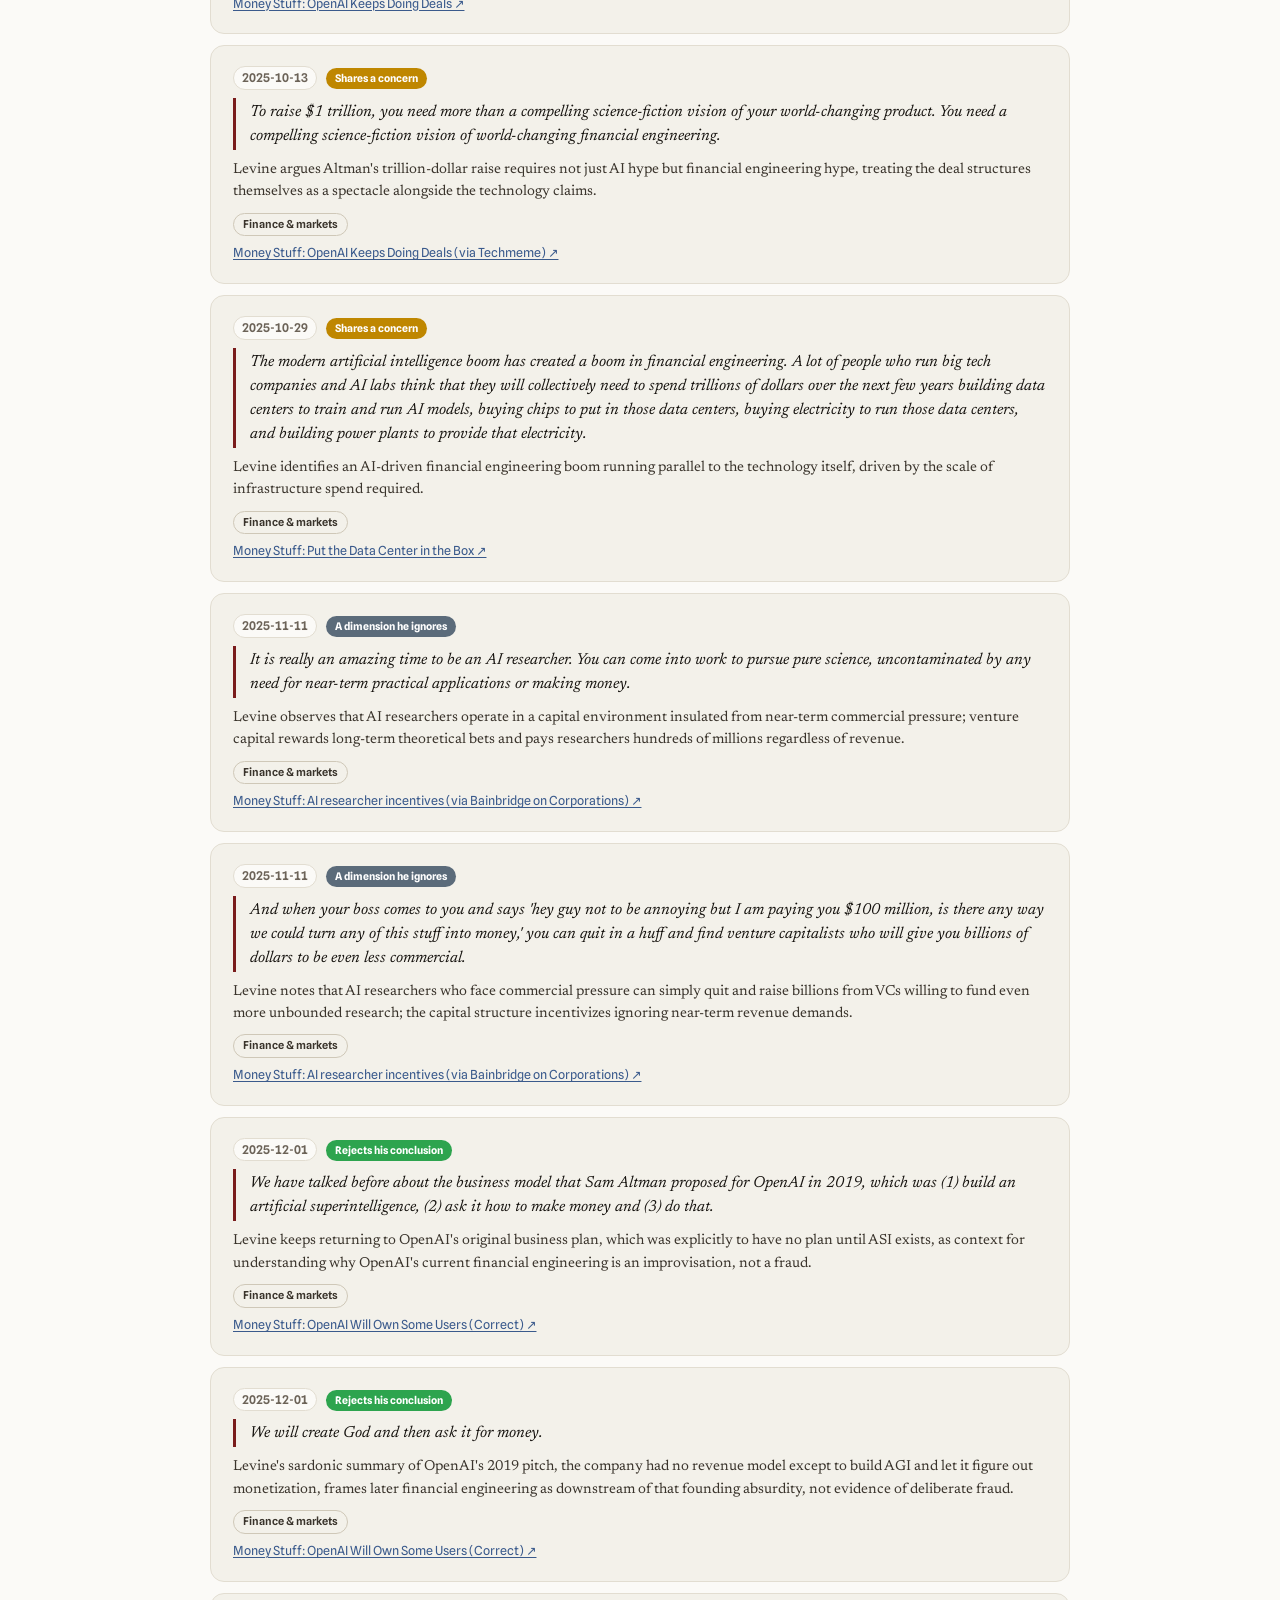
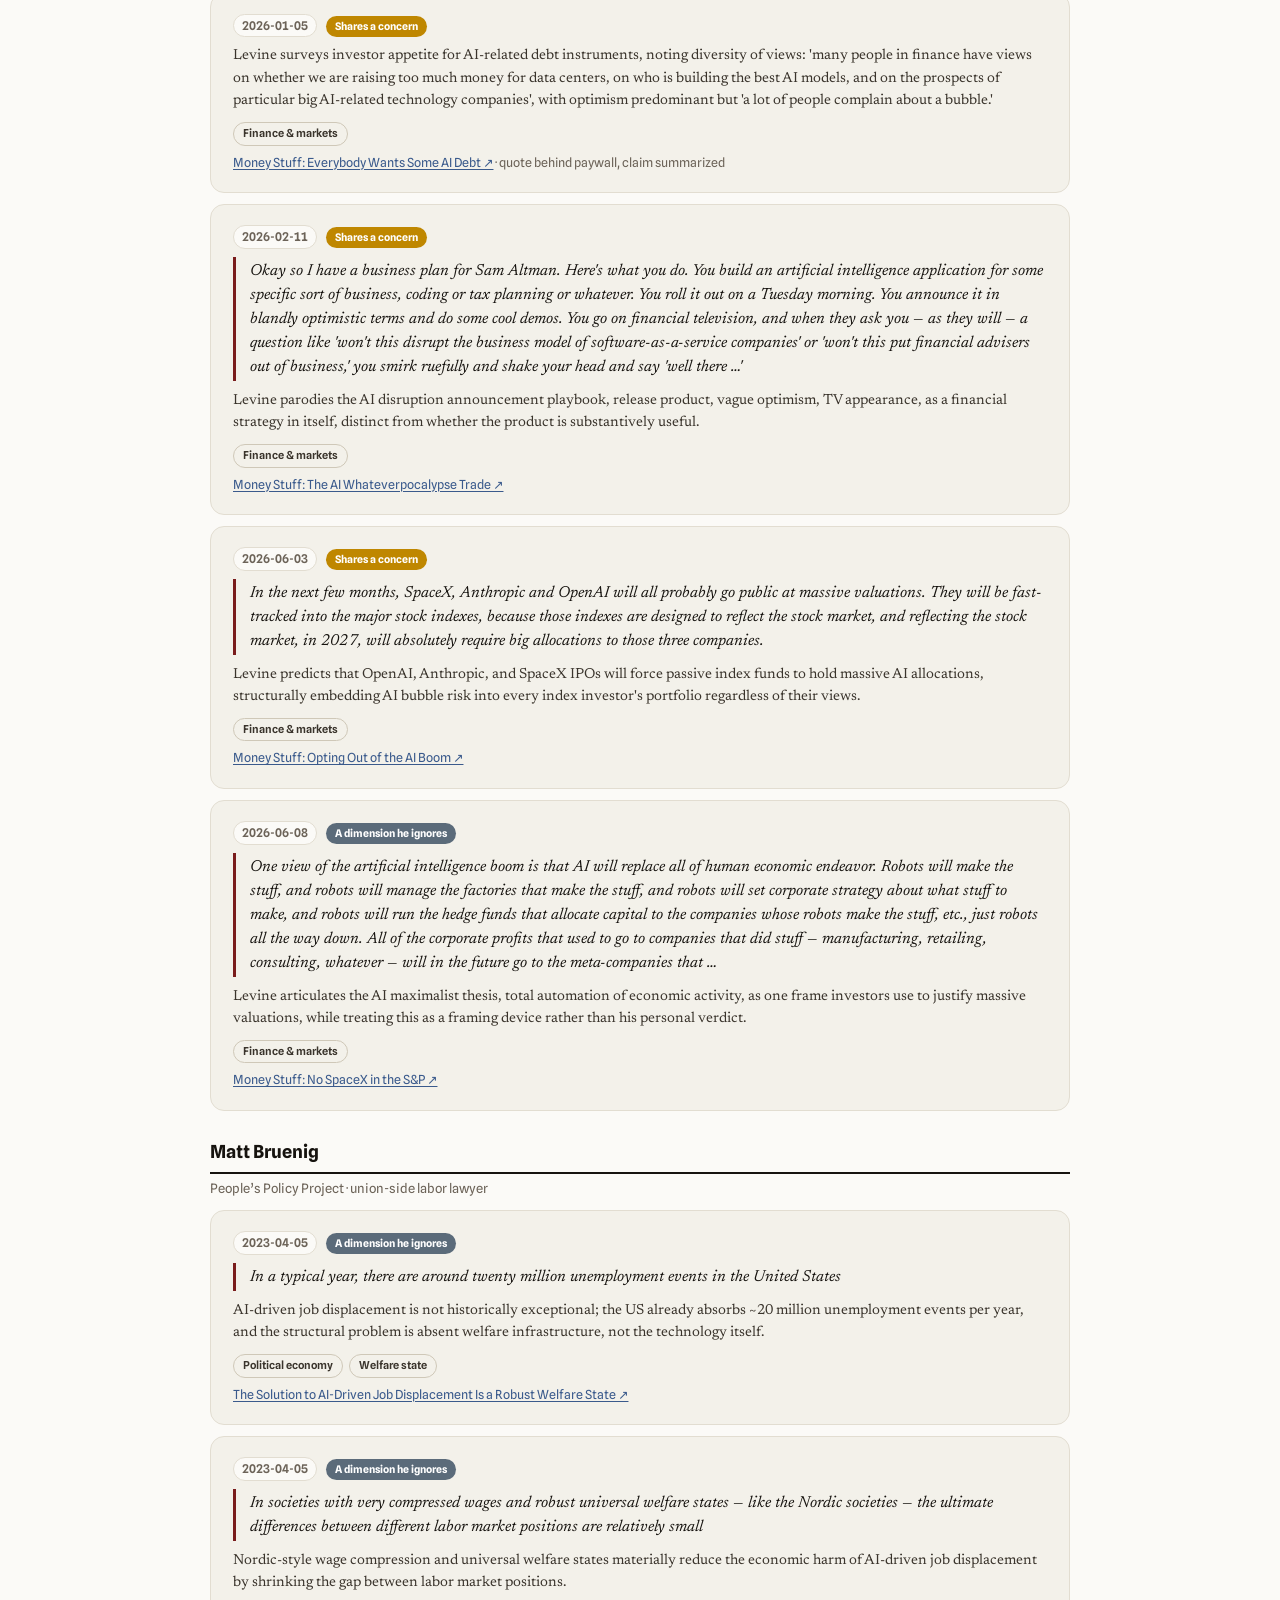
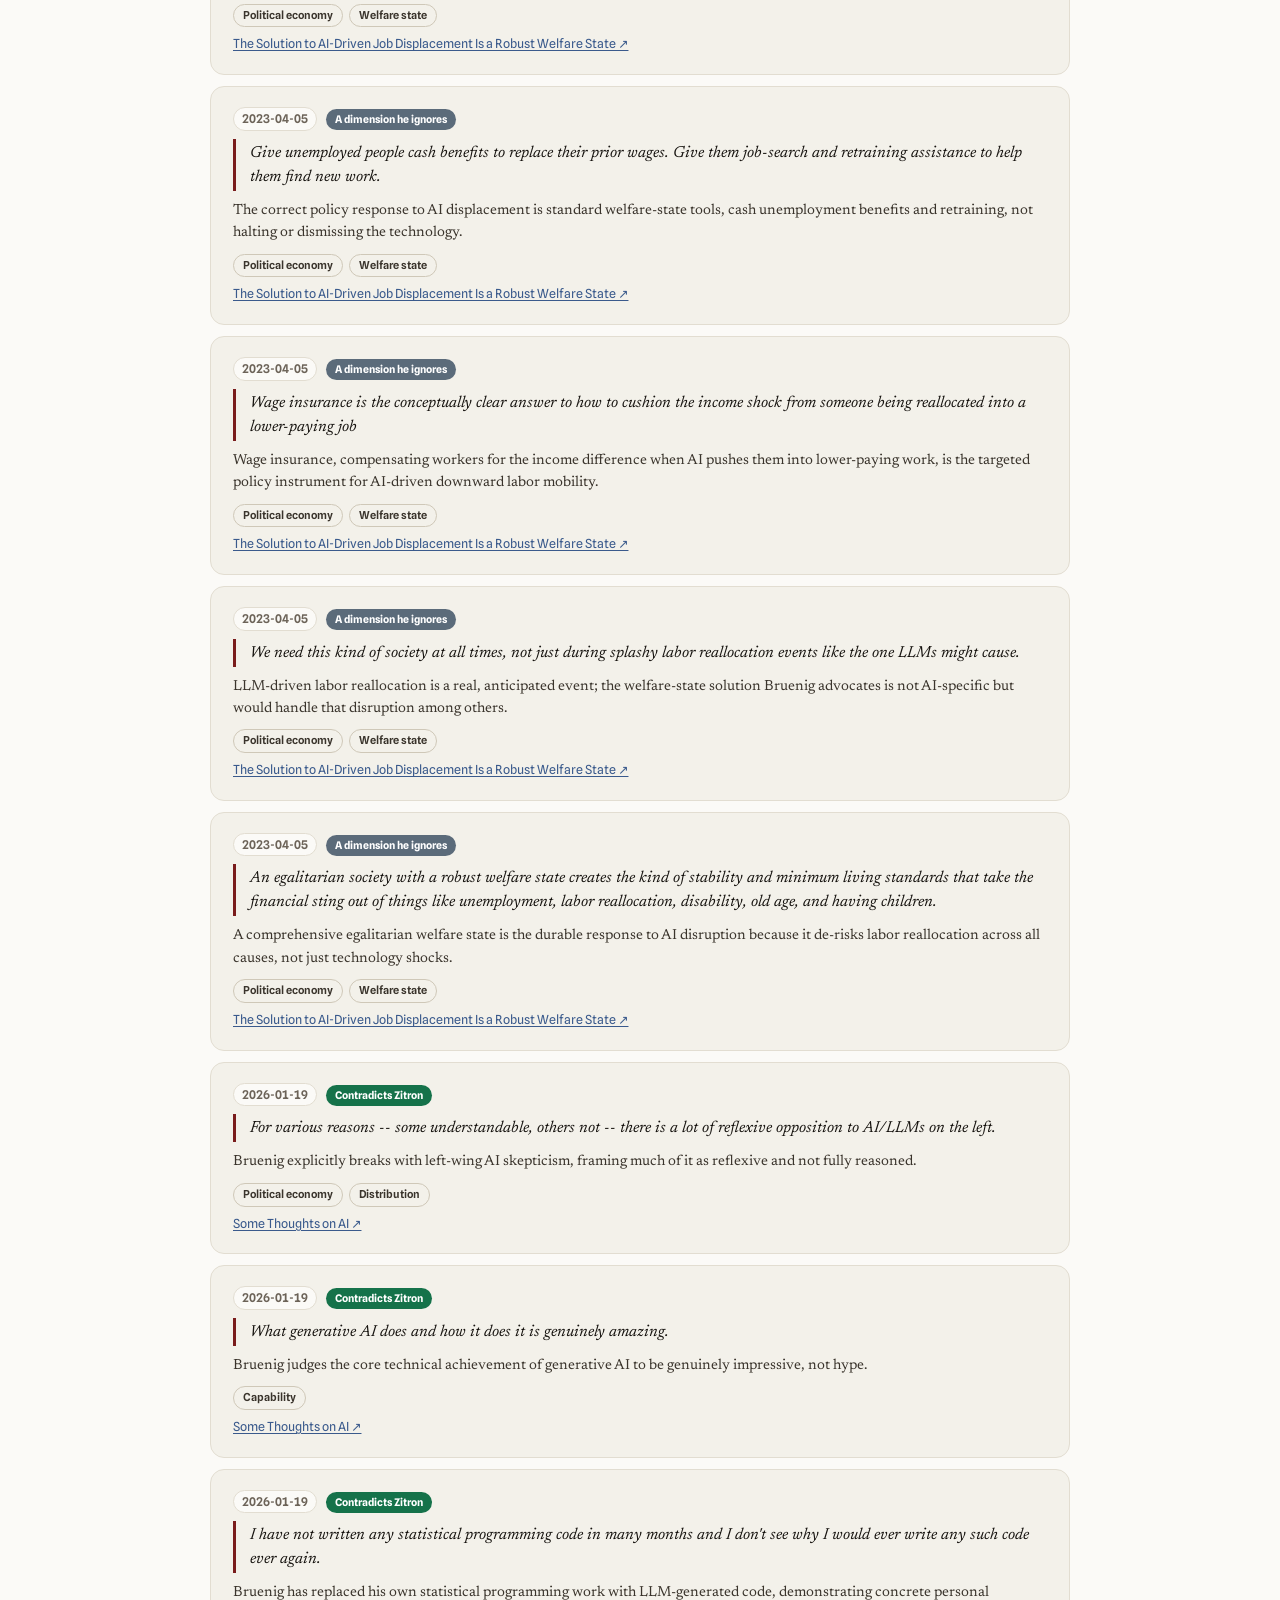
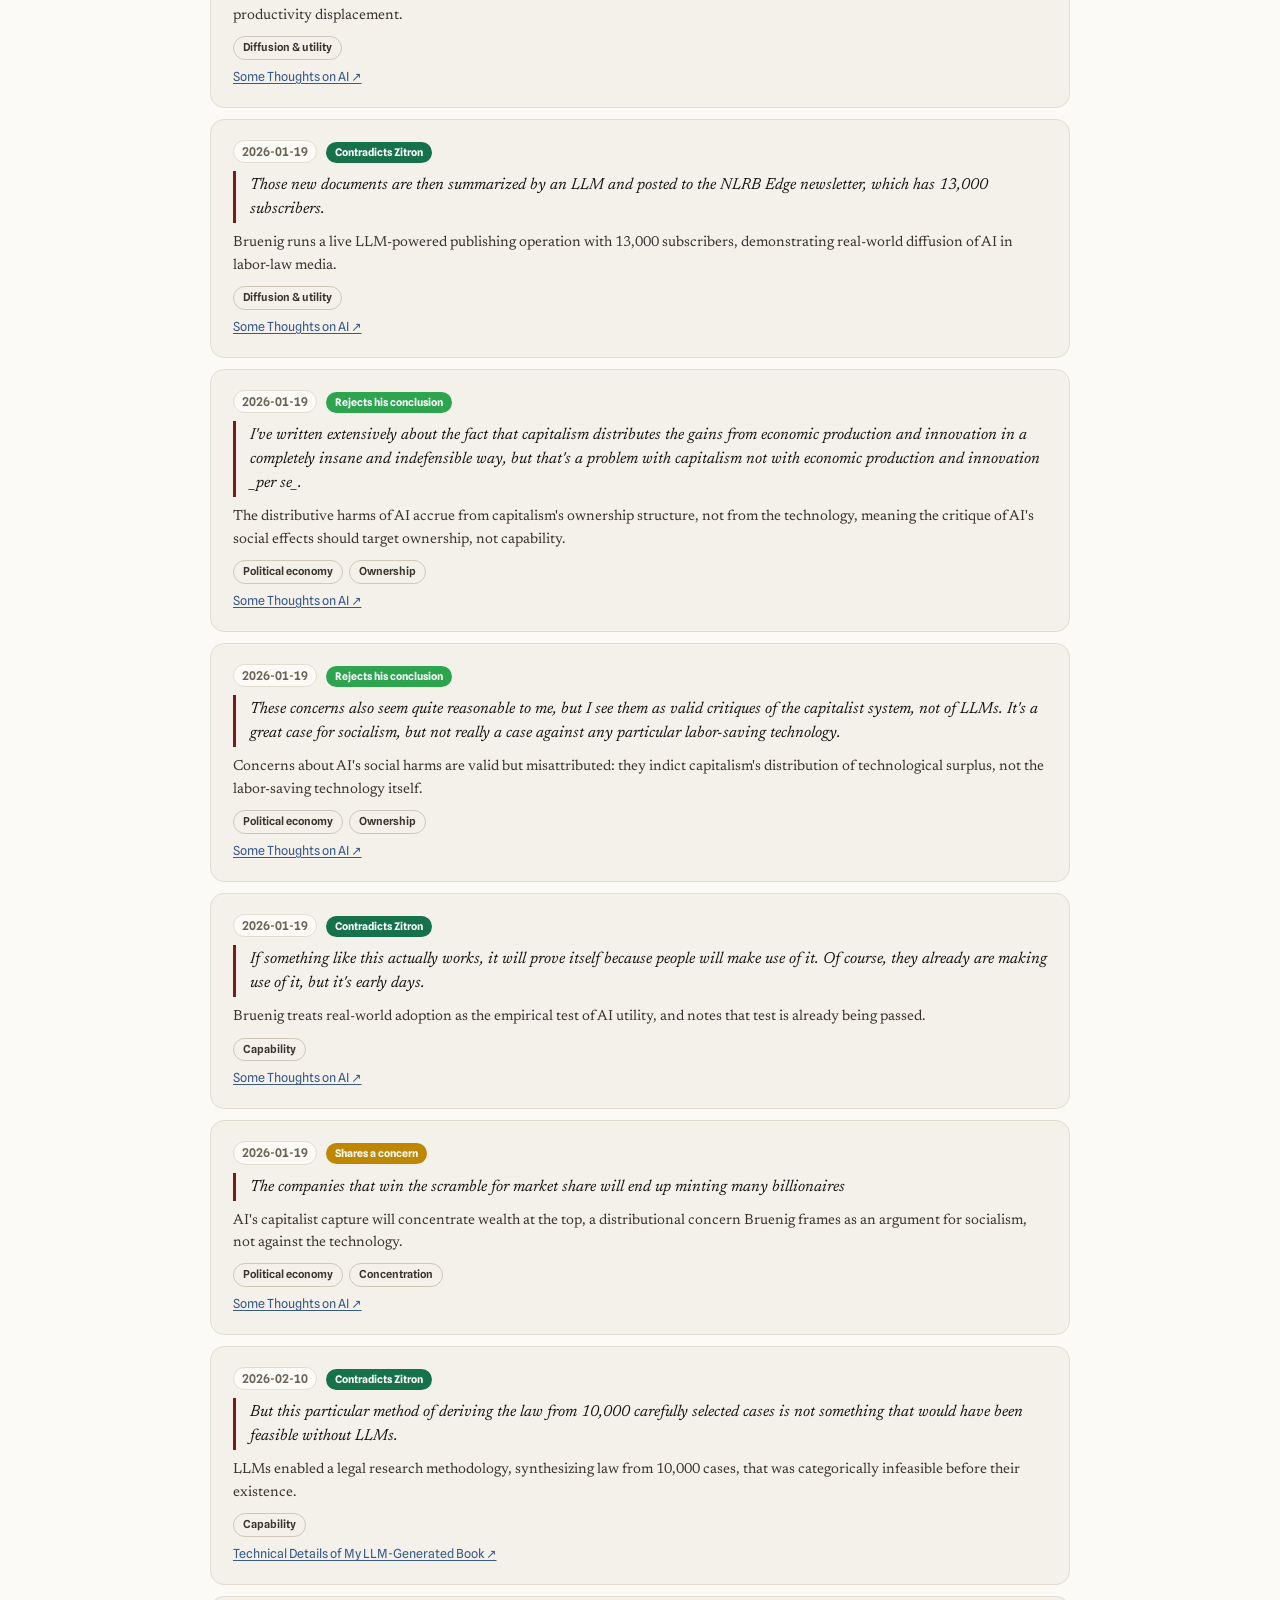
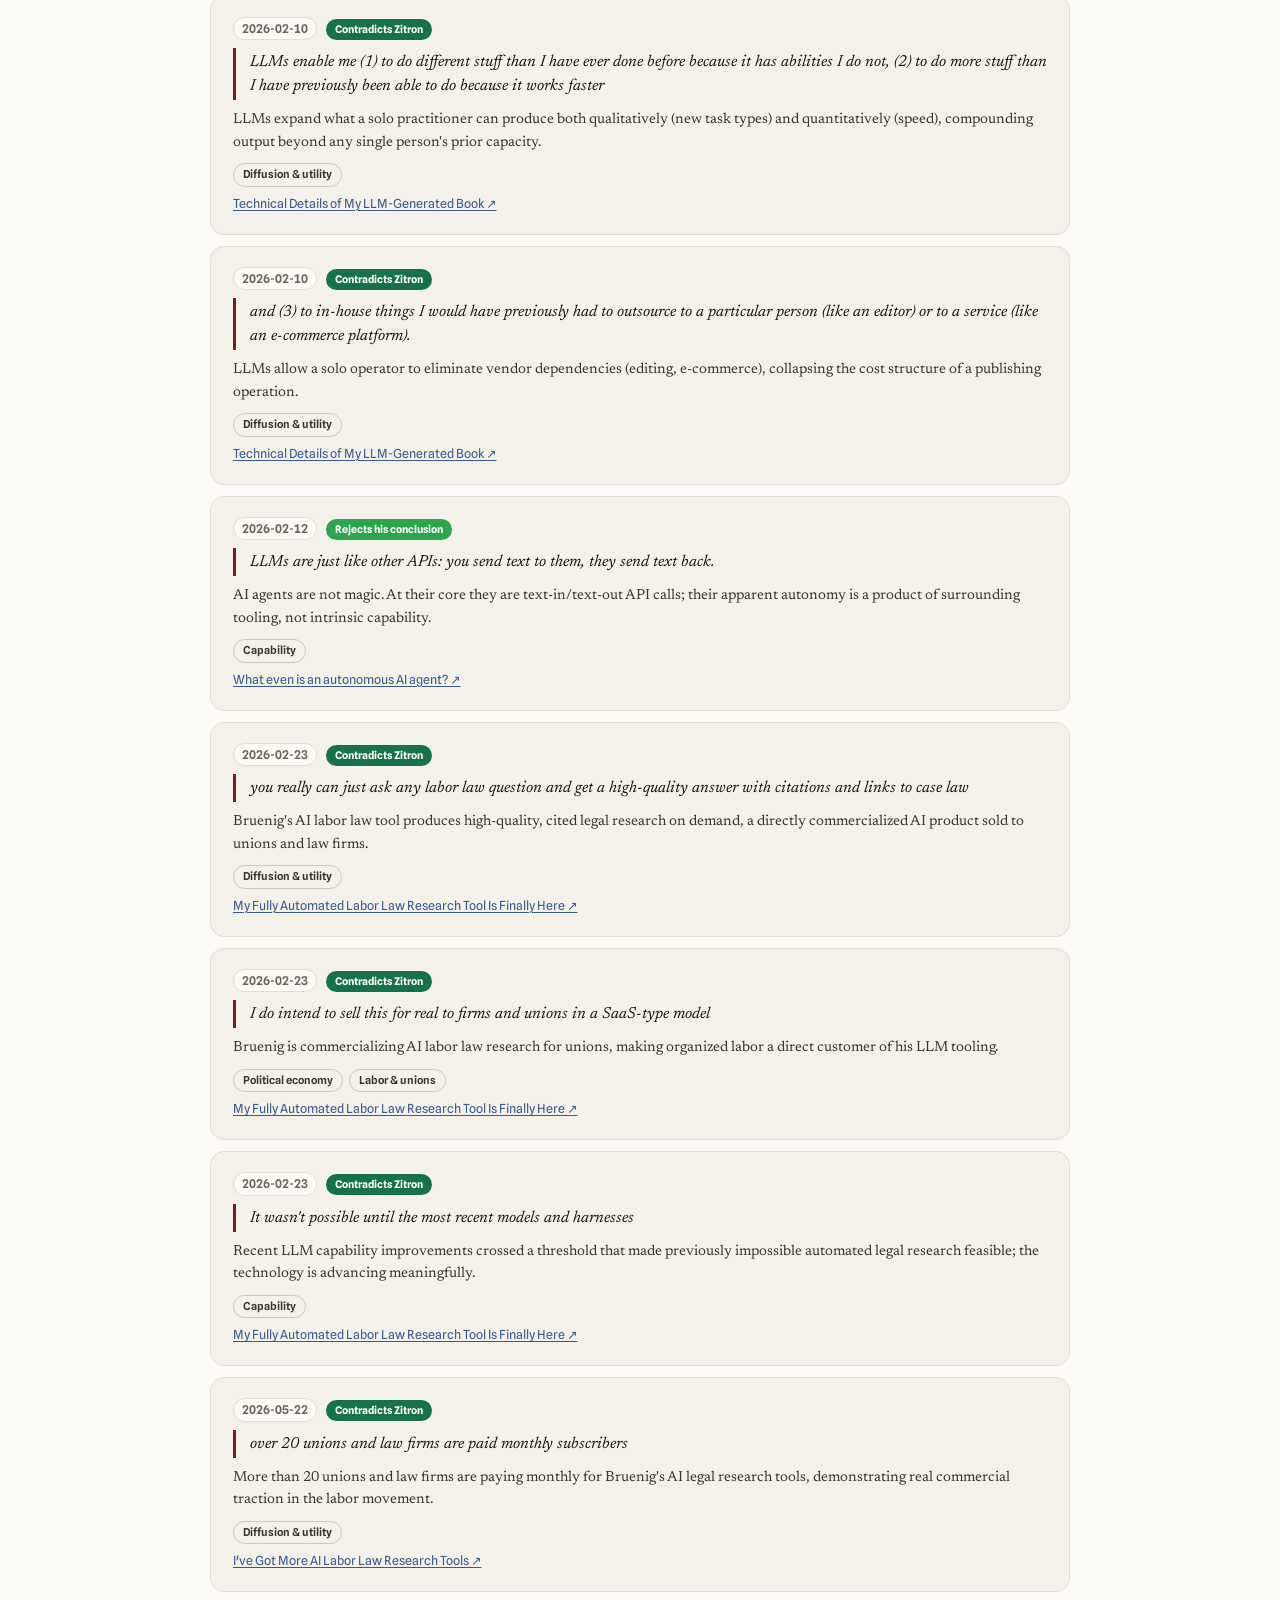
==== commit 4e004086: "Go through every section: fix the five-ways antecedent, finish the sweep - The NLRB five-ways paragr" ====
--- a/analysts.html
+++ b/analysts.html
@@ -61,12 +61,12 @@
     <p>And not one of them concludes that AI is a fraud. That is the puzzle worth explaining: the same inputs, the opposite output. The reason is structural. The panel keeps three questions apart, is the technology real, is it overvalued, who captures its gains, and answers each on its own evidence. Zitron fuses them, and lets the answer to the second and third decide the first. If the financing is circular and the gains are captured and the labs lose money, then, for Zitron, the technology must be fake. For the panel, a real technology can be overvalued, badly governed, and unprofitable all at once, and usually is, early on.</p>
 
     <h3>Individually, they emphasize different things, none of them fakeness</h3>
-    <p><strong>Matt Levine</strong> stays in the finance. He explains, better than anyone, why the Nvidia-OpenAI-AMD-Oracle deals are structurally circular, and then refuses the leap to fraud: the structure is strange, the question is whether the future revenues show up, not whether the thing is a con. <strong>Adam Tooze</strong> works the macro: AI capex as a de facto stimulus carrying US growth, a K-shaped economy, and the cleanest taxonomy of the bubble, metaverse versus railways versus airlines, where only the first matches Zitron's read. <strong>Carlota Perez</strong> supplies the history: every technological revolution installs itself through a financial mania that crashes, and the crash is the gate to a deployment golden age, not proof the technology was hollow.</p>
-    <p><strong>Brad DeLong</strong> splits the welfare from the returns: natural-language interfaces are "absolutely wonderful" and the consumer surplus is enormous, even as the same competition that delivers it starves the labs of profit. Users win, investors may not, and neither fact makes the technology fake. <strong>Daron Acemoglu</strong>, the most skeptical of the productivity hype, still states it flatly: "I am not an AI denier." His problem is the direction of the technology and the institutions around it, augmentation versus excessive automation, not whether it works. <strong>Mariana Mazzucato</strong> follows the public money: AI's foundations were publicly funded, the gains are being captured as "algorithmic rents" by a few incumbents, and the failure is governance and direction, which only makes sense if the technology is real and worth capturing. <strong>Matt Bruenig</strong>, the socialist, calls technology skepticism "the most indefensible type," uses LLMs daily, builds labor-law tools for unions with them, and routes the entire critique through ownership and the welfare state: "a great case for socialism, but not really a case against any particular labor-saving technology."</p>
+    <p><strong>Matt Levine</strong> stays in the finance. He explains, better than anyone, why the Nvidia-OpenAI-AMD-Oracle deals are structurally circular, and then refuses the leap to fraud: the structure is strange, the question is whether the future revenues show up, not whether the thing is a con. <strong>Adam Tooze</strong> works the macro: AI capex as a de facto stimulus carrying US growth, a K-shaped economy, and the cleanest taxonomy of the bubble (metaverse versus railways versus airlines), where only the first matches Zitron's read. <strong>Carlota Perez</strong> supplies the history: every technological revolution installs itself through a financial mania that crashes, and the crash is the gate to a deployment golden age, not proof the technology was hollow.</p>
+    <p><strong>Brad DeLong</strong> splits the welfare from the returns: natural-language interfaces are "absolutely wonderful" and the consumer surplus is enormous, even as the same competition that delivers it starves the labs of profit. Users win, investors may not, and neither fact makes the technology fake. <strong>Daron Acemoglu</strong>, the most skeptical of the productivity hype, still states it flatly: "I am not an AI denier." His problem is the direction of the technology and the institutions around it (augmentation versus excessive automation), not whether it works. <strong>Mariana Mazzucato</strong> follows the public money: AI's foundations were publicly funded, the gains are being captured as "algorithmic rents" by a few incumbents, and the failure is governance and direction, which only makes sense if the technology is real and worth capturing. <strong>Matt Bruenig</strong>, the socialist, calls technology skepticism "the most indefensible type," uses LLMs daily, builds labor-law tools for unions with them, and routes the entire critique through ownership and the welfare state: "a great case for socialism, but not really a case against any particular labor-saving technology."</p>
 
     <h3>Taken together, the disagreement with Zitron is not about the facts</h3>
-    <p>Line up the seven and the pattern is unmistakable. They span the spectrum, a Nobel institutionalist, a finance columnist, a socialist labor lawyer, a mission-economy reformer, the historian of technological revolutions, two economic historians, and they converge on a frame Zitron never adopts: the technology is real, the serious questions are political-economic, and the answers are about ownership, direction, distribution, and governance. The bubble may pop, the labs may never profit, the gains may be captured by a few, and through all of it the tool remains a real, useful, transformative technology.</p>
-    <p>That is the difference between a critique and a dismissal. The panel has a positive theory of what is wrong, shareholder primacy, monopoly, the wrong direction of innovation, a missing welfare floor, and a positive program, public ownership, a social wealth fund, antitrust, the welfare state, public direction of the technology's path. Zitron has the negative only: it is fake and it will collapse. When you already believe the gains are not real, you have nothing to redistribute and nothing to govern, which is why the fraud thesis, however energizing, is also a dead end for the politics it claims to serve. The constructive left position, the People's Policy Project and Matt Bruenig and the case that <a href="https://www.peoplespolicyproject.org/projects/nordic-state-innovation/" target="_blank" rel="noopener">the state can invent the goods</a>, starts from the opposite premise: the technology is the wonder workers made, and the fight is over who owns it.</p>
+    <p>Line up the seven and the pattern is unmistakable. They span the spectrum: a Nobel institutionalist, a finance columnist, a socialist labor lawyer, a mission-economy reformer, the historian of technological revolutions, two economic historians, and they converge on a frame Zitron never adopts: the technology is real, the serious questions are political-economic, and the answers are about ownership, direction, distribution, and governance. The bubble may pop, the labs may never profit, the gains may be captured by a few, and through all of it the tool remains a real, useful, transformative technology.</p>
+    <p>That is the difference between a critique and a dismissal. The panel has a positive theory of what is wrong (shareholder primacy, monopoly, the wrong direction of innovation, a missing welfare floor) and a positive program (public ownership, a social wealth fund, antitrust, the welfare state, public direction of the technology's path). Zitron has the negative only: it is fake and it will collapse. When you already believe the gains are not real, you have nothing to redistribute and nothing to govern, which is why the fraud thesis, however energizing, is also a dead end for the politics it claims to serve. The constructive left position, the People's Policy Project and Matt Bruenig and the case that <a href="https://www.peoplespolicyproject.org/projects/nordic-state-innovation/" target="_blank" rel="noopener">the state can invent the goods</a>, starts from the opposite premise: the technology is the wonder workers made, and the fight is over who owns it.</p>
     <p class="sans" style="font-size:14px;color:var(--muted)">The database below is the evidence. Filter by author, by the question at stake, or by how each claim sits against Zitron. Every quote links to a live source.</p>
   </section>
 
